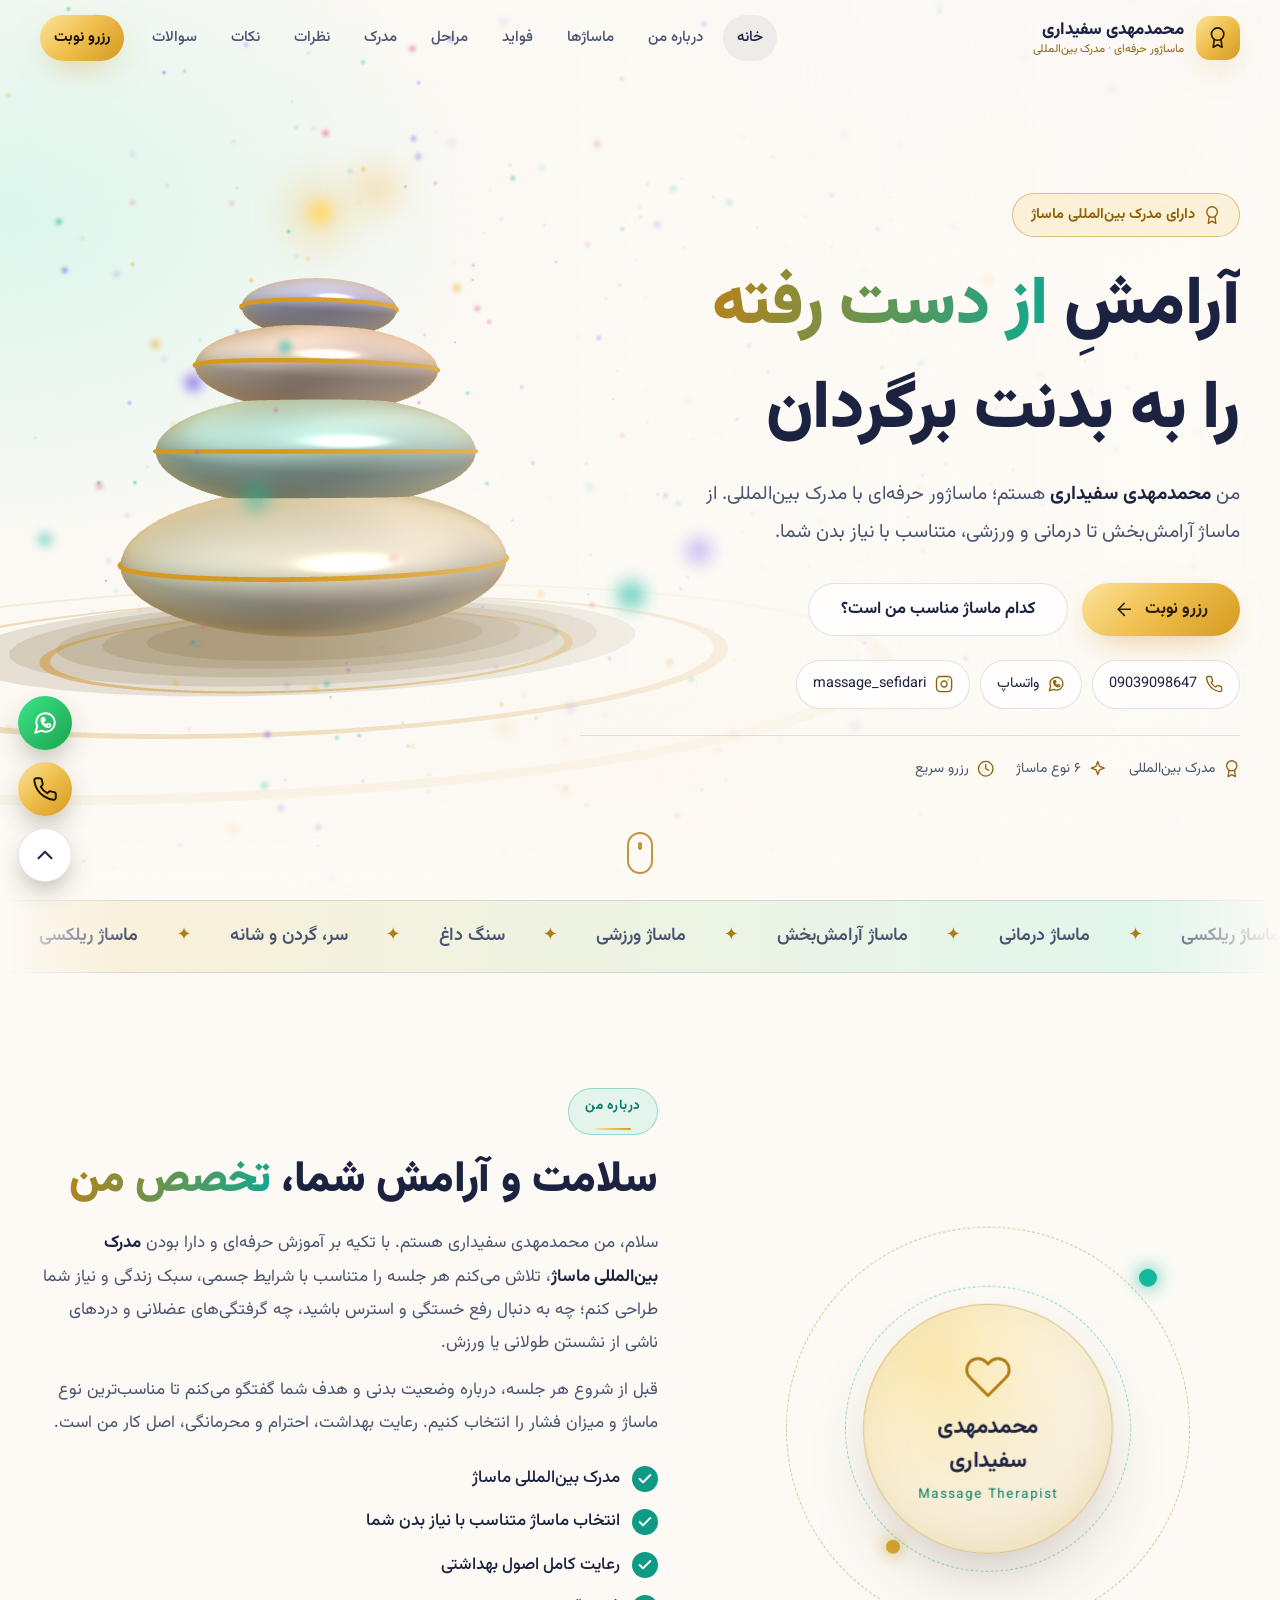
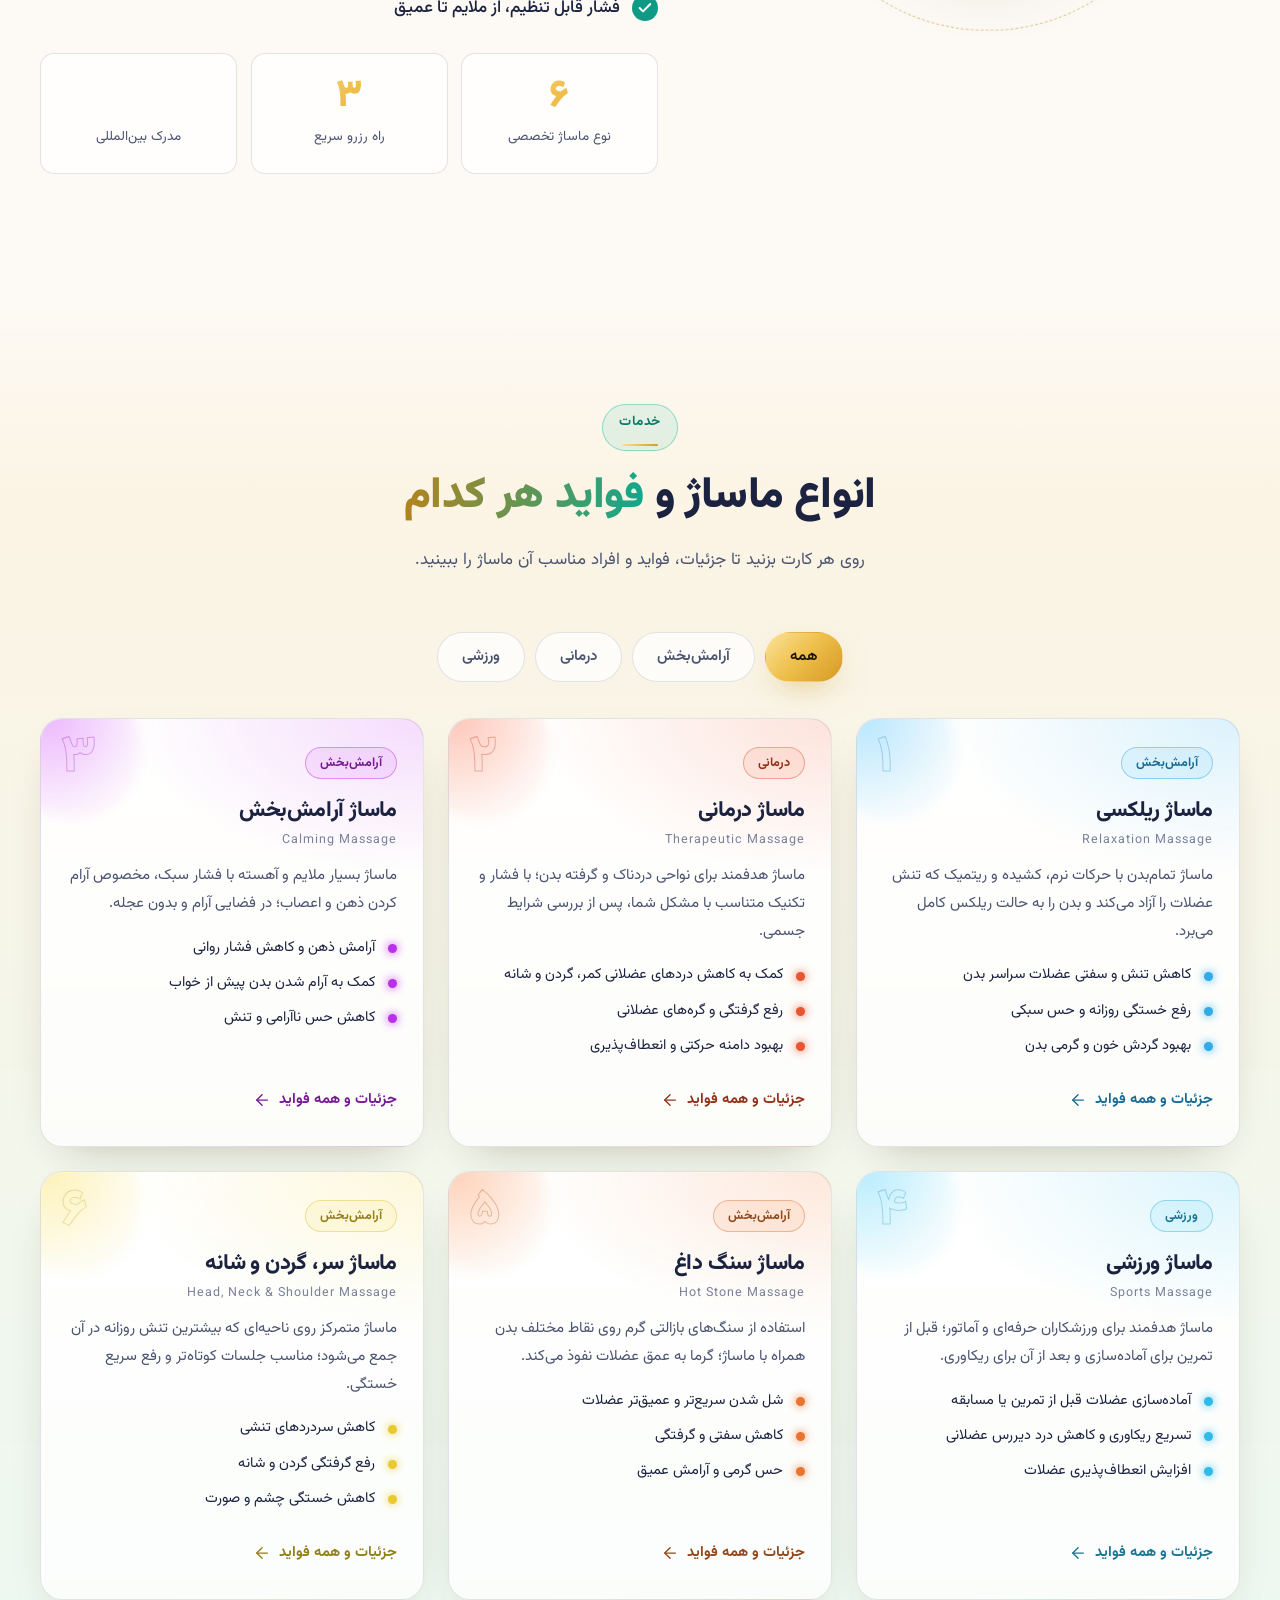
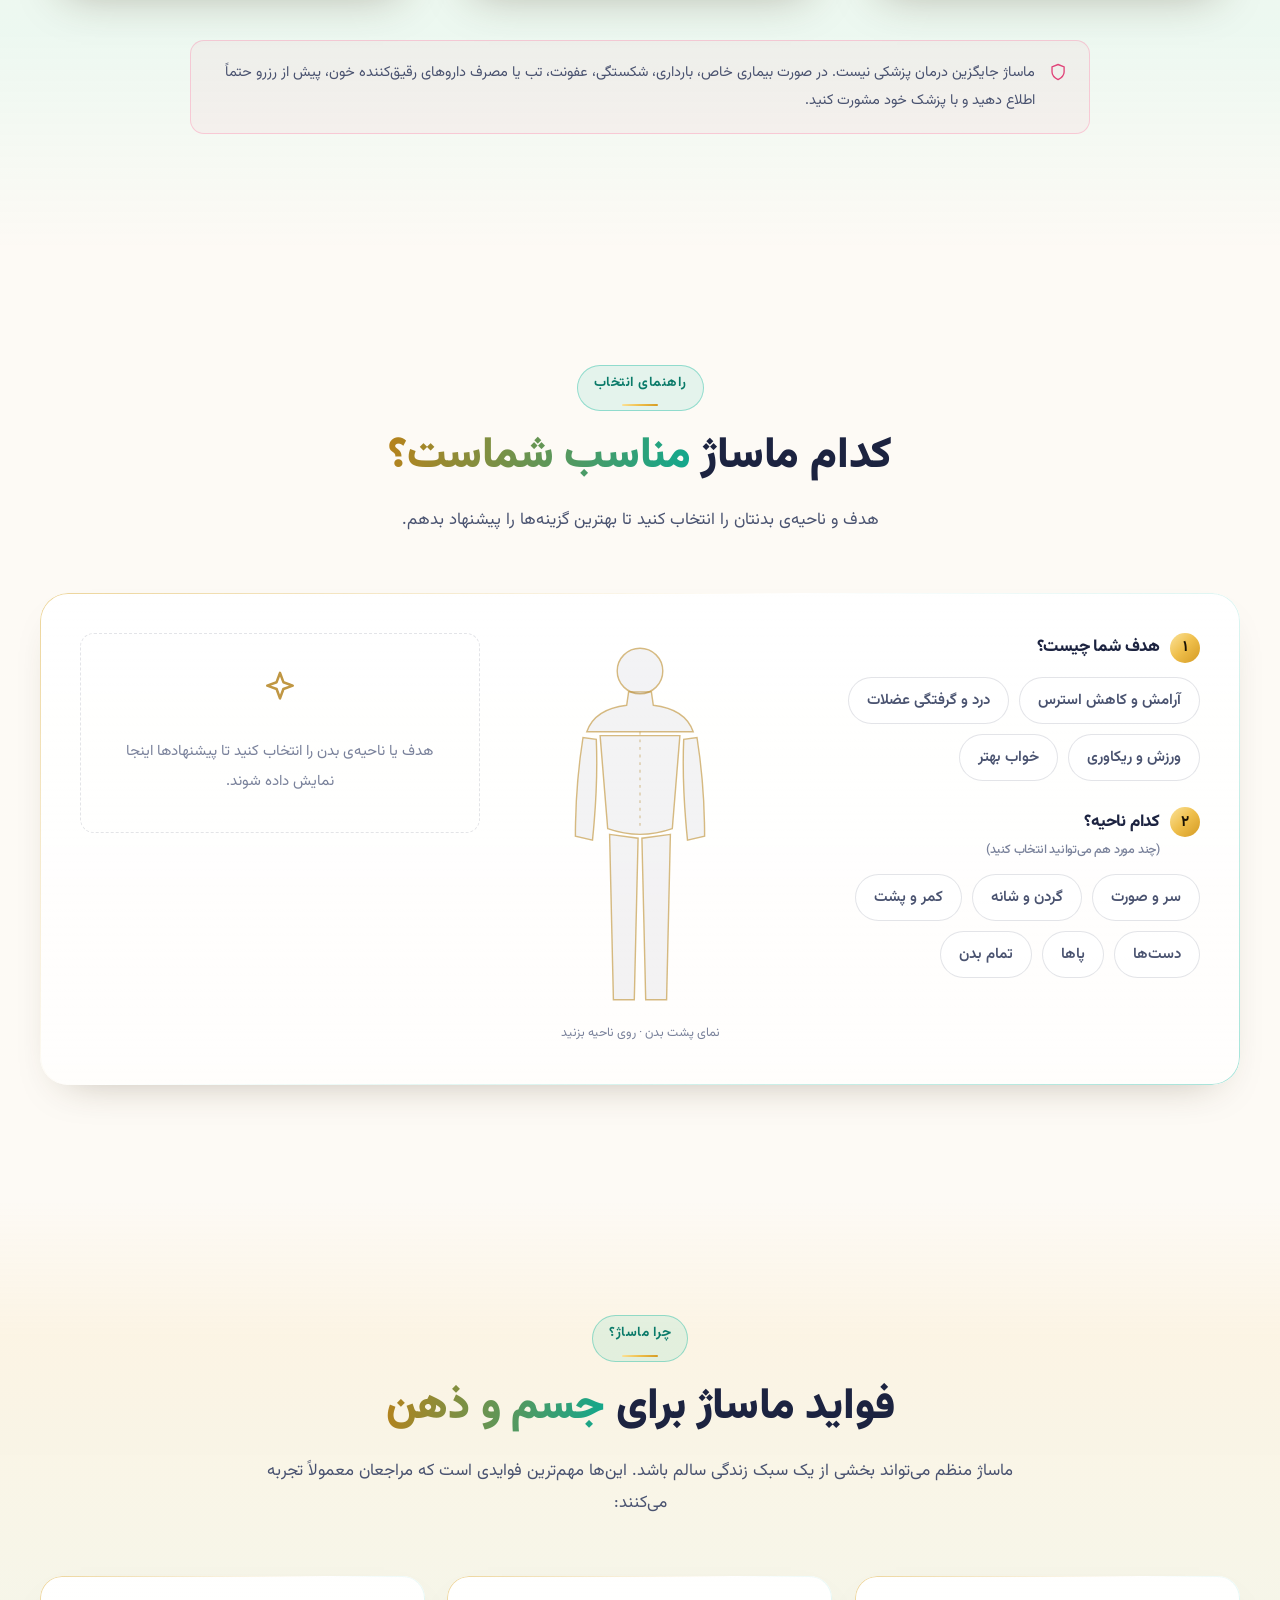
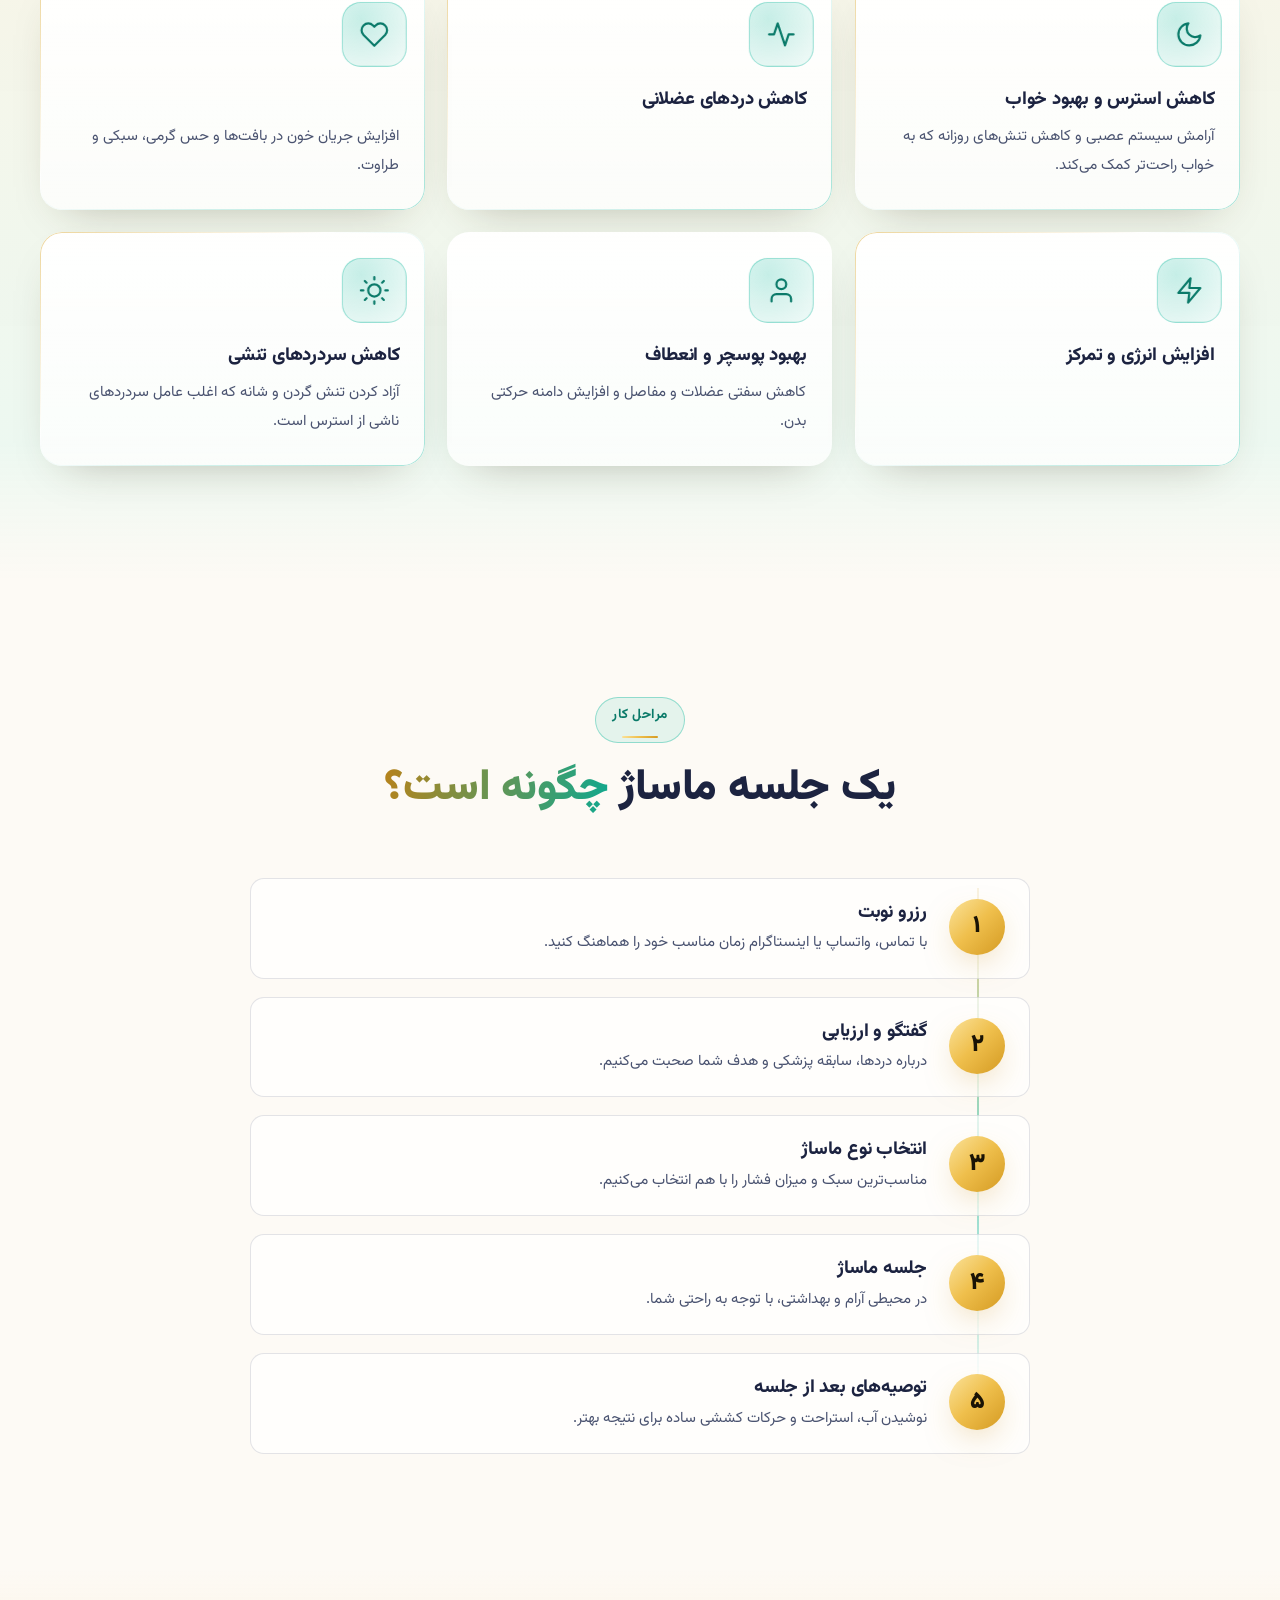
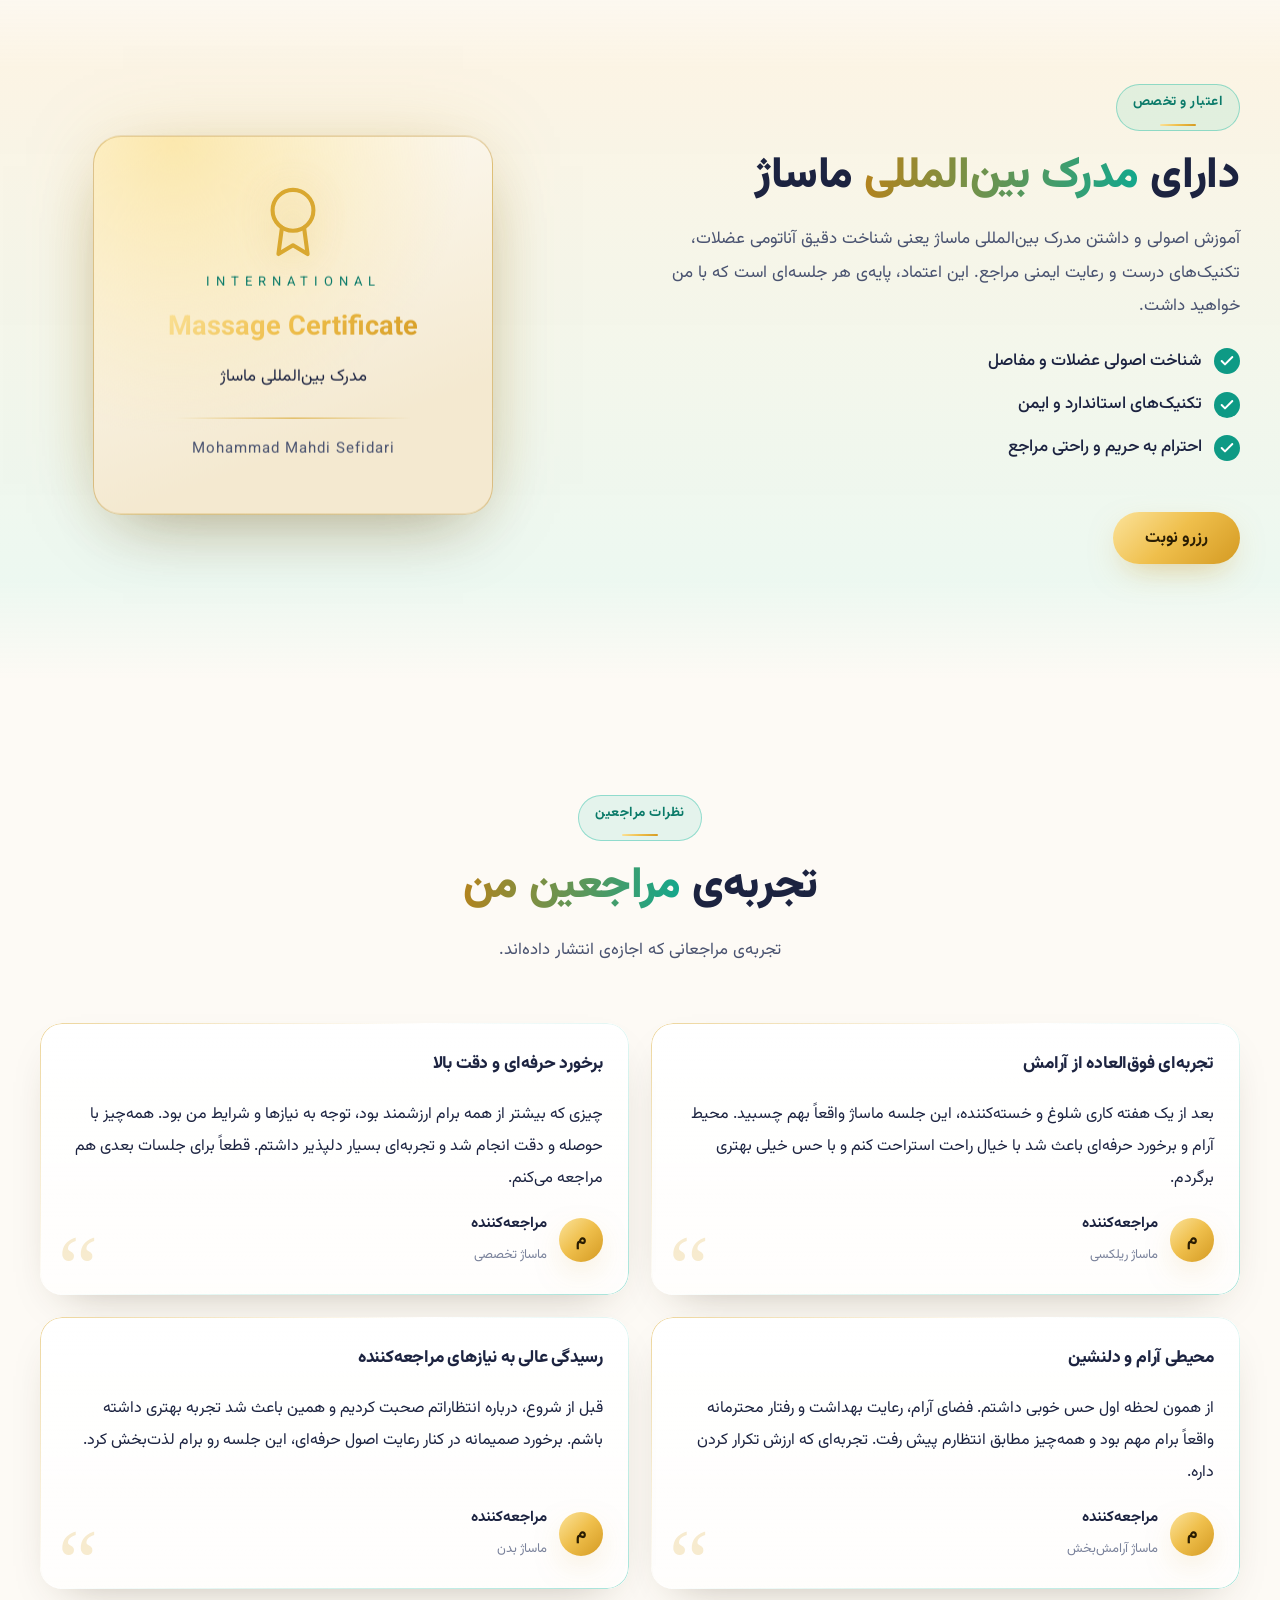
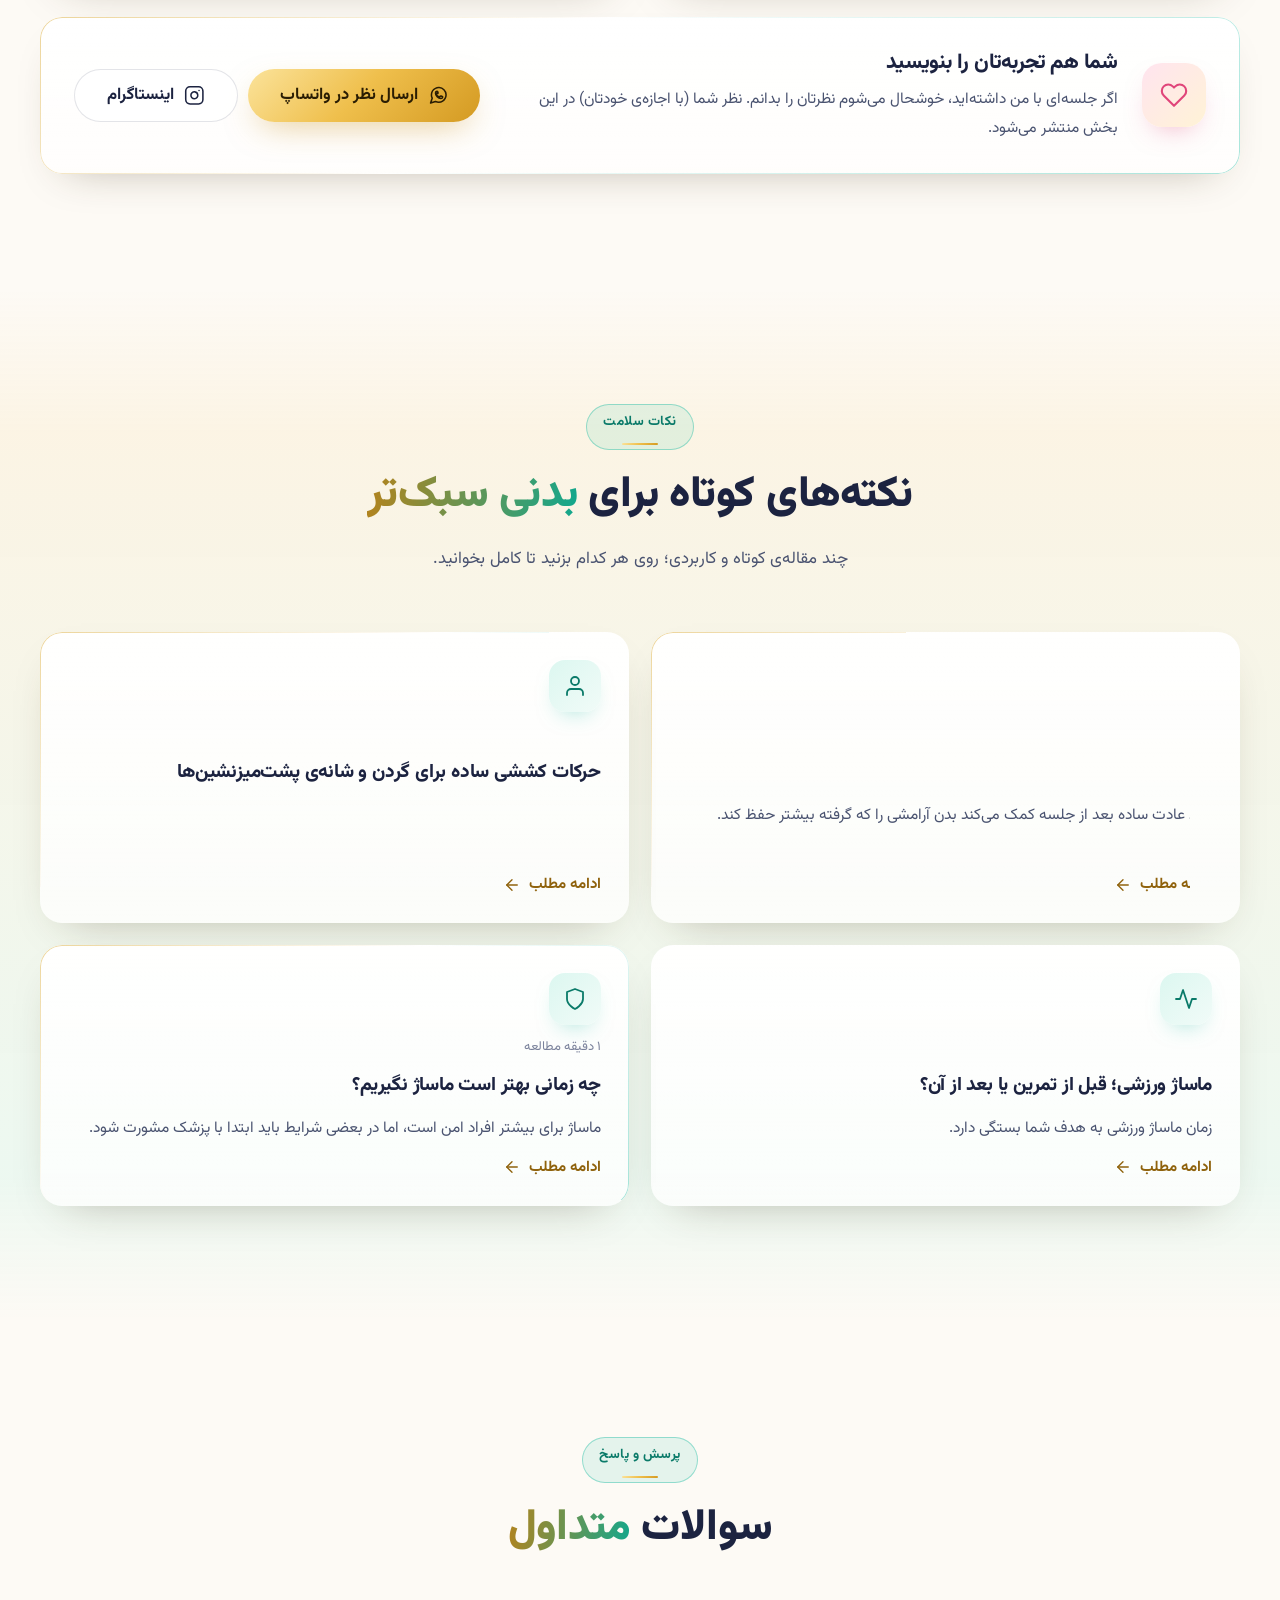
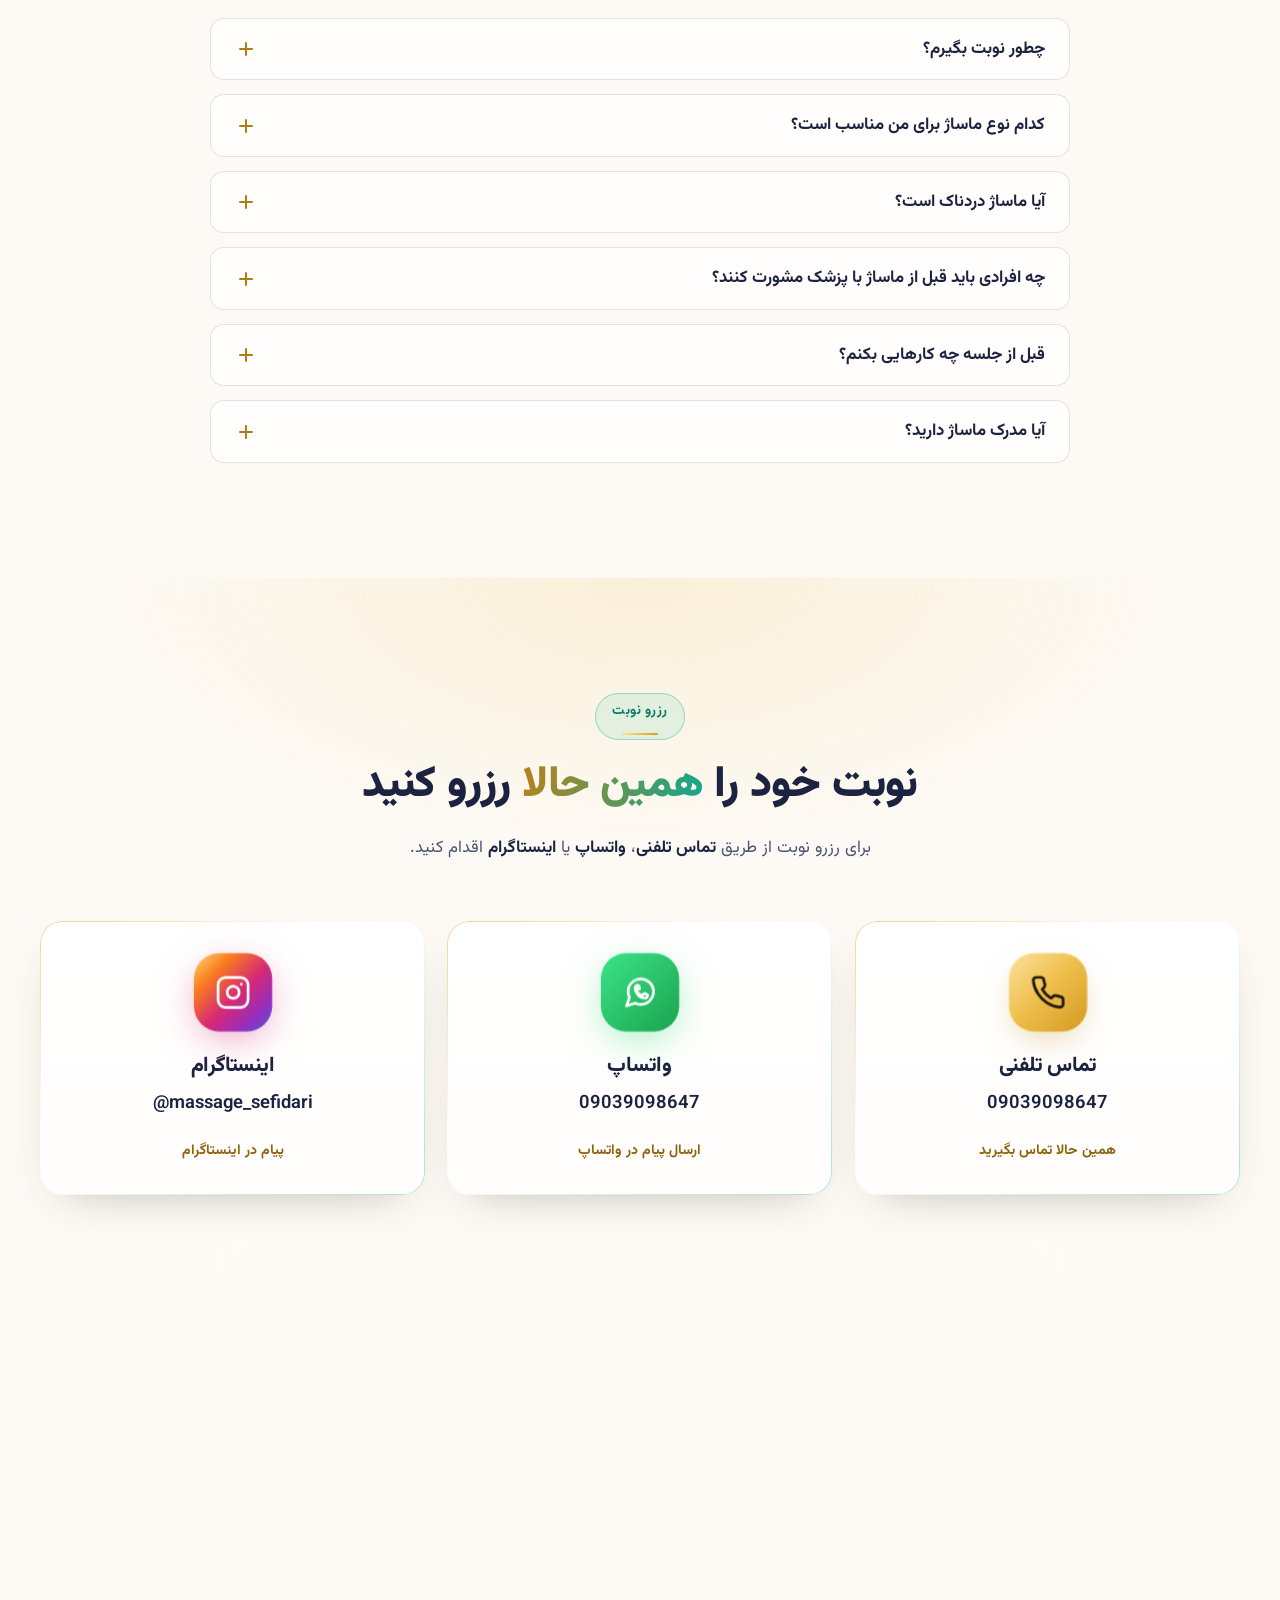
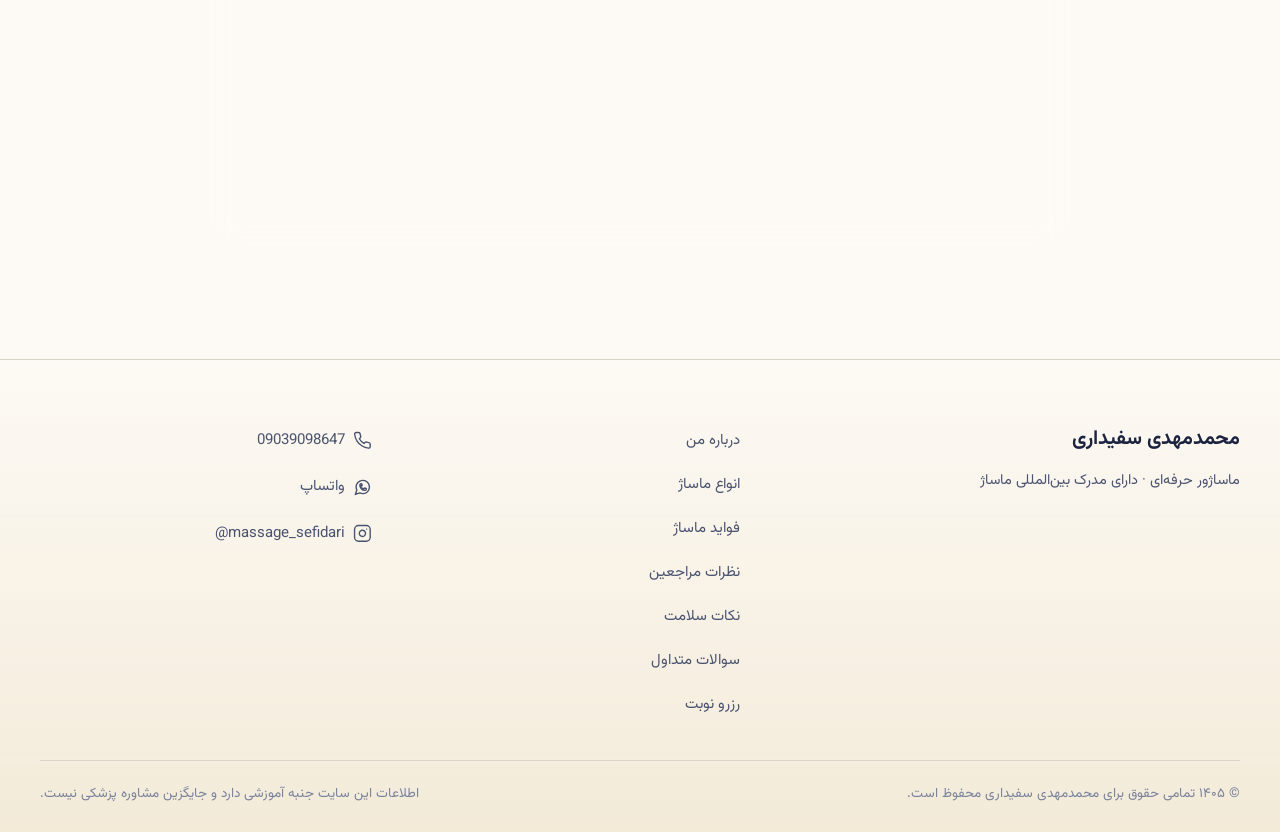
==== index.html @ 5356c3f9 "Add files via upload" ====
<!DOCTYPE html>
<html lang="fa" dir="rtl">
<head>
  <meta charset="UTF-8">
  <meta name="viewport" content="width=device-width, initial-scale=1, viewport-fit=cover">
  <title>محمدمهدی سفیداری | ماساژور حرفه‌ای با مدرک بین‌المللی</title>
  <meta name="description" content="محمدمهدی سفیداری، ماساژور حرفه‌ای دارای مدرک بین‌المللی ماساژ. ماساژ ریلکسی، درمانی، آرامش‌بخش، ورزشی و سنگ داغ. رزرو نوبت از طریق تماس تلفنی، واتساپ یا اینستاگرام.">
  <meta name="theme-color" content="#fdfaf5">
  <meta name="color-scheme" content="light">
  <meta name="robots" content="index, follow, max-image-preview:large">
  <meta name="author" content="محمدمهدی سفیداری">
  <link rel="canonical" href="https://YOUR-DOMAIN.ir/">
  <link rel="manifest" href="site.webmanifest">
  <link rel="apple-touch-icon" href="assets/img/icon-192.png">
  <meta property="og:title" content="محمدمهدی سفیداری | ماساژور حرفه‌ای">
  <meta property="og:description" content="انواع ماساژ تخصصی با مدرک بین‌المللی. رزرو نوبت: تماس، واتساپ یا اینستاگرام.">
  <meta property="og:type" content="website">
  <meta property="og:url" content="https://YOUR-DOMAIN.ir/">
  <meta property="og:site_name" content="محمدمهدی سفیداری">
  <meta property="og:image" content="https://YOUR-DOMAIN.ir/assets/img/og.png">
  <meta property="og:image:width" content="1200">
  <meta property="og:image:height" content="630">
  <meta name="twitter:card" content="summary_large_image">
  <meta name="twitter:title" content="محمدمهدی سفیداری | ماساژور حرفه‌ای">
  <meta name="twitter:image" content="https://YOUR-DOMAIN.ir/assets/img/og.png">
  <meta property="og:locale" content="fa_IR">
  <link rel="icon" href="data:image/svg+xml,%3Csvg xmlns='http://www.w3.org/2000/svg' viewBox='0 0 64 64'%3E%3Crect width='64' height='64' rx='16' fill='%23fffaf0'/%3E%3Cellipse cx='32' cy='44' rx='20' ry='7' fill='%23e6c36a'/%3E%3Cellipse cx='32' cy='32' rx='14' ry='6' fill='%23f7e3a1'/%3E%3Cellipse cx='32' cy='21' rx='8' ry='4.5' fill='%232ee6c5'/%3E%3C/svg%3E">

  <script type="application/ld+json">
{
  "@context": "https://schema.org",
  "@graph": [
    {
      "@type": "WebSite",
      "@id": "https://YOUR-DOMAIN.ir/#website",
      "url": "https://YOUR-DOMAIN.ir/",
      "name": "محمدمهدی سفیداری | ماساژور حرفه‌ای",
      "inLanguage": "fa-IR"
    },
    {
      "@type": "Person",
      "@id": "https://YOUR-DOMAIN.ir/#person",
      "name": "محمدمهدی سفیداری",
      "alternateName": "Mohammad Mahdi Sefidari",
      "jobTitle": "ماساژور حرفه‌ای",
      "telephone": "+989039098647",
      "sameAs": [
        "https://instagram.com/massage_sefidari"
      ],
      "hasCredential": {
        "@type": "EducationalOccupationalCredential",
        "name": "مدرک بین‌المللی ماساژ",
        "credentialCategory": "certificate"
      }
    },
    {
      "@type": "HealthAndBeautyBusiness",
      "@id": "https://YOUR-DOMAIN.ir/#business",
      "name": "محمدمهدی سفیداری - ماساژور حرفه‌ای",
      "url": "https://YOUR-DOMAIN.ir/",
      "description": "ماساژور حرفه‌ای دارای مدرک بین‌المللی ماساژ. ماساژ ریلکسی، درمانی، آرامش‌بخش، ورزشی، سنگ داغ و سر، گردن و شانه.",
      "telephone": "+989039098647",
      "image": "https://YOUR-DOMAIN.ir/assets/img/og.png",
      "founder": {
        "@id": "https://YOUR-DOMAIN.ir/#person"
      },
      "sameAs": [
        "https://instagram.com/massage_sefidari"
      ],
      "availableLanguage": "fa",
      "hasOfferCatalog": {
        "@type": "OfferCatalog",
        "name": "انواع ماساژ",
        "itemListElement": [
          {
            "@type": "Offer",
            "itemOffered": {
              "@type": "Service",
              "name": "ماساژ ریلکسی"
            }
          },
          {
            "@type": "Offer",
            "itemOffered": {
              "@type": "Service",
              "name": "ماساژ درمانی"
            }
          },
          {
            "@type": "Offer",
            "itemOffered": {
              "@type": "Service",
              "name": "ماساژ آرامش‌بخش"
            }
          },
          {
            "@type": "Offer",
            "itemOffered": {
              "@type": "Service",
              "name": "ماساژ ورزشی"
            }
          },
          {
            "@type": "Offer",
            "itemOffered": {
              "@type": "Service",
              "name": "ماساژ سنگ داغ"
            }
          },
          {
            "@type": "Offer",
            "itemOffered": {
              "@type": "Service",
              "name": "ماساژ سر، گردن و شانه"
            }
          }
        ]
      }
    },
    {
      "@type": "FAQPage",
      "mainEntity": [
        {
          "@type": "Question",
          "name": "چطور نوبت بگیرم؟",
          "acceptedAnswer": {
            "@type": "Answer",
            "text": "برای رزرو نوبت می‌توانید تماس تلفنی بگیرید، در واتساپ پیام بدهید یا از طریق اینستاگرام (massage_sefidari) پیام بفرستید. همچنین فرم بخش رزرو، پیام آماده را برای شما در واتساپ باز می‌کند."
          }
        },
        {
          "@type": "Question",
          "name": "کدام نوع ماساژ برای من مناسب است؟",
          "acceptedAnswer": {
            "@type": "Answer",
            "text": "بستگی به هدف شما دارد: آرامش و کاهش استرس، رفع دردهای عضلانی، آمادگی ورزشی یا ریکاوری. از بخش «کدام ماساژ مناسب شماست؟» استفاده کنید یا هنگام رزرو شرایطتان را بگویید تا بهترین گزینه را پیشنهاد دهم."
          }
        },
        {
          "@type": "Question",
          "name": "آیا ماساژ دردناک است؟",
          "acceptedAnswer": {
            "@type": "Answer",
            "text": "میزان فشار کاملاً قابل تنظیم است. در ماساژ درمانی ممکن است فشار قوی‌تر احساس شود، اما همیشه می‌توانید بخواهید ملایم‌تر یا قوی‌تر شود."
          }
        },
        {
          "@type": "Question",
          "name": "چه افرادی باید قبل از ماساژ با پزشک مشورت کنند؟",
          "acceptedAnswer": {
            "@type": "Answer",
            "text": "افراد دارای تب یا عفونت، شکستگی یا آسیب حاد، زخم باز، مشکلات قلبی و عروقی، سابقه لخته خون، مصرف داروهای رقیق‌کننده خون یا بارداری، حتماً باید پیش از رزرو با پزشک مشورت کنند و مرا مطلع سازند."
          }
        },
        {
          "@type": "Question",
          "name": "قبل از جلسه چه کارهایی بکنم؟",
          "acceptedAnswer": {
            "@type": "Answer",
            "text": "از خوردن غذای سنگین درست قبل از جلسه خودداری کنید، لباس راحت بپوشید و اگر حساسیت پوستی یا مشکل جسمی خاصی دارید از قبل اطلاع دهید. بعد از جلسه هم آب بیشتری بنوشید."
          }
        },
        {
          "@type": "Question",
          "name": "آیا مدرک ماساژ دارید؟",
          "acceptedAnswer": {
            "@type": "Answer",
            "text": "بله، دارای مدرک بین‌المللی ماساژ هستم و تمام جلسات را با رعایت اصول حرفه‌ای و بهداشتی انجام می‌دهم."
          }
        }
      ]
    }
  ]
}
  </script>

  <link rel="preconnect" href="https://fonts.googleapis.com">
  <link rel="preconnect" href="https://fonts.gstatic.com" crossorigin>
  <link rel="preload" as="style" href="https://fonts.googleapis.com/css2?family=Vazirmatn:wght@400;500;700;800;900&display=swap">
  <link rel="stylesheet" href="https://fonts.googleapis.com/css2?family=Vazirmatn:wght@400;500;700;800;900&display=swap" media="print" onload="this.media='all'">
  <noscript><link rel="stylesheet" href="https://fonts.googleapis.com/css2?family=Vazirmatn:wght@400;500;700;800;900&display=swap"></noscript>

  <link rel="stylesheet" href="css/base.css">
  <link rel="stylesheet" href="css/layout.css">
  <link rel="stylesheet" href="css/components.css">
  <link rel="stylesheet" href="css/finder.css">
  <link rel="stylesheet" href="css/animations.css">
  <link rel="stylesheet" href="css/sections.css">
  <link rel="stylesheet" href="css/responsive.css">
  <noscript><style>.reveal,.reveal-left,.reveal-right{opacity:1!important;translate:none!important}.loader{display:none!important}.hero__title .line>span{transform:none!important}</style></noscript>
</head>
<body>

<!-- ============ SVG ICON SPRITE ============ -->
<svg width="0" height="0" style="position:absolute" aria-hidden="true" focusable="false">
  <defs>
    <symbol id="i-phone" viewBox="0 0 24 24"><path d="M22 16.92v3a2 2 0 0 1-2.18 2 19.79 19.79 0 0 1-8.63-3.07 19.5 19.5 0 0 1-6-6 19.79 19.79 0 0 1-3.07-8.67A2 2 0 0 1 4.11 2h3a2 2 0 0 1 2 1.72 12.84 12.84 0 0 0 .7 2.81 2 2 0 0 1-.45 2.11L8.09 9.91a16 16 0 0 0 6 6l1.27-1.27a2 2 0 0 1 2.11-.45 12.84 12.84 0 0 0 2.81.7A2 2 0 0 1 22 16.92z"/></symbol>
    <symbol id="i-whatsapp" viewBox="0 0 24 24"><path d="M21 11.5a8.38 8.38 0 0 1-.9 3.8 8.5 8.5 0 0 1-7.6 4.7 8.38 8.38 0 0 1-3.8-.9L3 21l1.9-5.7a8.38 8.38 0 0 1-.9-3.8 8.5 8.5 0 0 1 4.7-7.6 8.38 8.38 0 0 1 3.8-.9h.5a8.48 8.48 0 0 1 8 8v.5z"/><path d="M9 9.2c.2 1.7 1.9 3.9 4.3 4.9l1.1-1.1a.8.8 0 0 1 .8-.2l1.4.5a.8.8 0 0 1 .5.8c-.2 1-1 1.7-2 1.7-3.4 0-6.4-3.4-6.4-6.6 0-1 .7-1.8 1.7-2a.8.8 0 0 1 .8.5l.5 1.4a.8.8 0 0 1-.2.8z"/></symbol>
    <symbol id="i-instagram" viewBox="0 0 24 24"><rect x="2" y="2" width="20" height="20" rx="5" ry="5"/><path d="M16 11.37A4 4 0 1 1 12.63 8 4 4 0 0 1 16 11.37z"/><line x1="17.5" y1="6.5" x2="17.51" y2="6.5"/></symbol>
    <symbol id="i-award" viewBox="0 0 24 24"><circle cx="12" cy="8" r="7"/><polyline points="8.21 13.89 7 23 12 20 17 23 15.79 13.88"/></symbol>
    <symbol id="i-check" viewBox="0 0 24 24"><polyline points="20 6 9 17 4 12"/></symbol>
    <symbol id="i-menu" viewBox="0 0 24 24"><line x1="3" y1="7" x2="21" y2="7"/><line x1="3" y1="12" x2="21" y2="12"/><line x1="3" y1="17" x2="21" y2="17"/></symbol>
    <symbol id="i-close" viewBox="0 0 24 24"><line x1="18" y1="6" x2="6" y2="18"/><line x1="6" y1="6" x2="18" y2="18"/></symbol>
    <symbol id="i-arrow" viewBox="0 0 24 24"><line x1="19" y1="12" x2="5" y2="12"/><polyline points="12 19 5 12 12 5"/></symbol>
    <symbol id="i-up" viewBox="0 0 24 24"><polyline points="18 15 12 9 6 15"/></symbol>
    <symbol id="i-heart" viewBox="0 0 24 24"><path d="M20.84 4.61a5.5 5.5 0 0 0-7.78 0L12 5.67l-1.06-1.06a5.5 5.5 0 0 0-7.78 7.78l1.06 1.06L12 21.23l7.78-7.78 1.06-1.06a5.5 5.5 0 0 0 0-7.78z"/></symbol>
    <symbol id="i-moon" viewBox="0 0 24 24"><path d="M21 12.79A9 9 0 1 1 11.21 3 7 7 0 0 0 21 12.79z"/></symbol>
    <symbol id="i-zap" viewBox="0 0 24 24"><polygon points="13 2 3 14 12 14 11 22 21 10 12 10 13 2"/></symbol>
    <symbol id="i-activity" viewBox="0 0 24 24"><polyline points="22 12 18 12 15 21 9 3 6 12 2 12"/></symbol>
    <symbol id="i-sun" viewBox="0 0 24 24"><circle cx="12" cy="12" r="5"/><line x1="12" y1="1" x2="12" y2="3"/><line x1="12" y1="21" x2="12" y2="23"/><line x1="4.22" y1="4.22" x2="5.64" y2="5.64"/><line x1="18.36" y1="18.36" x2="19.78" y2="19.78"/><line x1="1" y1="12" x2="3" y2="12"/><line x1="21" y1="12" x2="23" y2="12"/><line x1="4.22" y1="19.78" x2="5.64" y2="18.36"/><line x1="18.36" y1="5.64" x2="19.78" y2="4.22"/></symbol>
    <symbol id="i-shield" viewBox="0 0 24 24"><path d="M12 22s8-4 8-10V5l-8-3-8 3v7c0 6 8 10 8 10z"/></symbol>
    <symbol id="i-user" viewBox="0 0 24 24"><path d="M20 21v-2a4 4 0 0 0-4-4H8a4 4 0 0 0-4 4v2"/><circle cx="12" cy="7" r="4"/></symbol>
    <symbol id="i-send" viewBox="0 0 24 24"><line x1="22" y1="2" x2="11" y2="13"/><polygon points="22 2 15 22 11 13 2 9 22 2"/></symbol>
    <symbol id="i-sparkle" viewBox="0 0 24 24"><path d="M12 2l2.4 6.6L21 11l-6.6 2.4L12 20l-2.4-6.6L3 11l6.6-2.4z"/></symbol>
    <symbol id="i-pin" viewBox="0 0 24 24"><path d="M21 10c0 7-9 13-9 13s-9-6-9-13a9 9 0 0 1 18 0z"/><circle cx="12" cy="10" r="3"/></symbol>
    <symbol id="i-clock" viewBox="0 0 24 24"><circle cx="12" cy="12" r="10"/><polyline points="12 6 12 12 16 14"/></symbol>
  </defs>
</svg>

<!-- ============ BACKGROUND ============ -->
<div class="bg-layer" aria-hidden="true"></div>

<!-- ============ LOADER ============ -->
<div class="loader" id="loader" aria-hidden="true">
  <div class="loader__stones"><span></span><span></span><span></span></div>
  <p class="loader__text">در حال آماده‌سازی آرامش شما…</p>
</div>

<div class="cursor-glow" id="cursorGlow" aria-hidden="true"></div>
<div class="scroll-progress" id="scrollProgress" aria-hidden="true"></div>

<!-- ============ HEADER ============ -->
<header class="header" id="header">
  <div class="container header__inner">
    <a href="#home" class="brand" aria-label="صفحه اصلی">
      <span class="brand__mark"><svg viewBox="0 0 24 24" class="icon"><use href="#i-award"/></svg></span>
      <span class="brand__text">
        <strong>محمدمهدی سفیداری</strong>
        <small>ماساژور حرفه‌ای · مدرک بین‌المللی</small>
      </span>
    </a>

    <nav class="nav" id="nav" aria-label="منوی اصلی">
      <a href="#home" class="nav__link is-active">خانه</a>
      <a href="#about">درباره من</a>
      <a href="#services">ماساژها</a>
      <a href="#benefits">فواید</a>
      <a href="#process">مراحل</a>
      <a href="#certificate">مدرک</a>
      <a href="#reviews">نظرات</a>
      <a href="#tips">نکات</a>
      <a href="#faq">سوالات</a>
      <a href="#booking" class="nav__cta">رزرو نوبت</a>
    </nav>

    <button class="burger" id="burger" type="button" aria-label="باز کردن منو" aria-expanded="false" aria-controls="nav">
      <svg viewBox="0 0 24 24" class="icon"><use href="#i-menu"/></svg>
    </button>
  </div>
</header>

<main>

<!-- ============ HERO ============ -->
<section class="hero" id="home">
  <canvas id="heroCanvas" class="hero__canvas" aria-hidden="true"></canvas>
  <div class="hero__veil" aria-hidden="true"></div>

  <div class="container hero__inner">
    <div class="hero__content">
      <span class="badge reveal">
        <svg viewBox="0 0 24 24" class="icon"><use href="#i-award"/></svg>
        دارای مدرک بین‌المللی ماساژ
      </span>

      <h1 class="hero__title">
        <span class="line"><span>آرامشِ <b class="gradient-text">از دست رفته</b></span></span>
        <span class="line"><span>را به بدنت برگردان</span></span>
      </h1>

      <p class="hero__lead reveal" style="--d:.2s">
        من <strong>محمدمهدی سفیداری</strong> هستم؛ ماساژور حرفه‌ای با مدرک بین‌المللی.
        از ماساژ آرامش‌بخش تا درمانی و ورزشی، متناسب با نیاز بدن شما.
      </p>

      <div class="hero__actions reveal" style="--d:.3s">
        <a href="#booking" class="btn btn--gold">
          رزرو نوبت
          <svg viewBox="0 0 24 24" class="icon"><use href="#i-arrow"/></svg>
        </a>
        <a href="#finder" class="btn btn--ghost">کدام ماساژ مناسب من است؟</a>
      </div>

      <ul class="hero__contacts reveal" style="--d:.4s">
        <li><a href="tel:09039098647" class="chip"><svg viewBox="0 0 24 24" class="icon"><use href="#i-phone"/></svg><span class="ltr">09039098647</span></a></li>
        <li><a href="https://wa.me/989039098647" target="_blank" rel="noopener" class="chip"><svg viewBox="0 0 24 24" class="icon"><use href="#i-whatsapp"/></svg>واتساپ</a></li>
        <li><a href="https://instagram.com/massage_sefidari" target="_blank" rel="noopener" class="chip"><svg viewBox="0 0 24 24" class="icon"><use href="#i-instagram"/></svg><span class="ltr">massage_sefidari</span></a></li>
      </ul>

      <ul class="hero__trust reveal" style="--d:.5s">
        <li><svg viewBox="0 0 24 24" class="icon"><use href="#i-award"/></svg>مدرک بین‌المللی</li>
        <li><svg viewBox="0 0 24 24" class="icon"><use href="#i-sparkle"/></svg>۶ نوع ماساژ</li>
        <li><svg viewBox="0 0 24 24" class="icon"><use href="#i-clock"/></svg>رزرو سریع</li>
      </ul>
    </div>
  </div>

  <a href="#about" class="scroll-hint" aria-label="پایین‌تر بروید"><span class="scroll-hint__mouse"><i></i></span></a>
</section>

<!-- ============ MARQUEE ============ -->
<div class="marquee" aria-hidden="true">
  <div class="marquee__track">
    <span>ماساژ ریلکسی</span><span>✦</span><span>ماساژ درمانی</span><span>✦</span><span>ماساژ آرامش‌بخش</span><span>✦</span><span>ماساژ ورزشی</span><span>✦</span><span>سنگ داغ</span><span>✦</span><span>سر، گردن و شانه</span><span>✦</span>
    <span>ماساژ ریلکسی</span><span>✦</span><span>ماساژ درمانی</span><span>✦</span><span>ماساژ آرامش‌بخش</span><span>✦</span><span>ماساژ ورزشی</span><span>✦</span><span>سنگ داغ</span><span>✦</span><span>سر، گردن و شانه</span><span>✦</span>
  </div>
</div>

<!-- ============ ABOUT ============ -->
<section class="section" id="about">
  <div class="container about">
    <div class="about__visual reveal-left" data-parallax="26">
      <div class="orbit-card" data-tilt>
        <div class="orbit-card__ring orbit-card__ring--1"></div>
        <div class="orbit-card__ring orbit-card__ring--2"></div>
        <div class="orbit-card__core">
          <img class="orbit-card__photo" src="assets/img/profile.jpg" alt="محمدمهدی سفیداری" loading="lazy" onerror="this.remove()">
          <svg viewBox="0 0 24 24" class="icon icon--xl"><use href="#i-heart"/></svg>
          <strong>محمدمهدی<br>سفیداری</strong>
          <span>Massage Therapist</span>
        </div>
      </div>
    </div>

    <div class="about__text">
      <span class="eyebrow reveal">درباره من</span>
      <h2 class="section__title reveal">سلامت و آرامش شما، <span class="gradient-text">تخصص من</span></h2>
      <p class="reveal">
        سلام، من محمدمهدی سفیداری هستم. با تکیه بر آموزش حرفه‌ای و دارا بودن
        <strong>مدرک بین‌المللی ماساژ</strong>، تلاش می‌کنم هر جلسه را متناسب با شرایط جسمی،
        سبک زندگی و نیاز شما طراحی کنم؛ چه به دنبال رفع خستگی و استرس باشید، چه گرفتگی‌های عضلانی و دردهای ناشی از نشستن طولانی یا ورزش.
      </p>
      <p class="reveal">
        قبل از شروع هر جلسه، درباره وضعیت بدنی و هدف شما گفتگو می‌کنم تا مناسب‌ترین نوع ماساژ و میزان فشار را انتخاب کنیم.
        رعایت بهداشت، احترام و محرمانگی، اصل کار من است.
      </p>

      <ul class="checklist reveal">
        <li><svg viewBox="0 0 24 24" class="icon"><use href="#i-check"/></svg>مدرک بین‌المللی ماساژ</li>
        <li><svg viewBox="0 0 24 24" class="icon"><use href="#i-check"/></svg>انتخاب ماساژ متناسب با نیاز بدن شما</li>
        <li><svg viewBox="0 0 24 24" class="icon"><use href="#i-check"/></svg>رعایت کامل اصول بهداشتی</li>
        <li><svg viewBox="0 0 24 24" class="icon"><use href="#i-check"/></svg>فشار قابل تنظیم، از ملایم تا عمیق</li>
      </ul>

      <div class="stats">
        <div class="stat reveal" data-tilt><b data-count="6">0</b><span>نوع ماساژ تخصصی</span></div>
        <div class="stat reveal" style="--d:.1s" data-tilt><b data-count="3">0</b><span>راه رزرو سریع</span></div>
        <div class="stat reveal" style="--d:.2s" data-tilt><b data-count="1">0</b><span>مدرک بین‌المللی</span></div>
      </div>
    </div>
  </div>
</section>

<!-- ============ SERVICES ============ -->
<section class="section section--alt" id="services">
  <div class="container">
    <header class="section__head">
      <span class="eyebrow reveal">خدمات</span>
      <h2 class="section__title reveal">انواع ماساژ و <span class="gradient-text">فواید هر کدام</span></h2>
      <p class="section__lead reveal">
        روی هر کارت بزنید تا جزئیات، فواید و افراد مناسب آن ماساژ را ببینید.
      </p>
    </header>

    <div class="filters reveal" id="filters" role="tablist" aria-label="دسته‌بندی ماساژها">
      <button class="filter is-active" type="button" data-filter="all" role="tab" aria-selected="true">همه</button>
      <button class="filter" type="button" data-filter="relax" role="tab" aria-selected="false">آرامش‌بخش</button>
      <button class="filter" type="button" data-filter="therapy" role="tab" aria-selected="false">درمانی</button>
      <button class="filter" type="button" data-filter="sport" role="tab" aria-selected="false">ورزشی</button>
    </div>

    <div class="grid" id="massageGrid"></div>
    <div class="dots" id="gridDots" aria-hidden="true"></div>

    <p class="notice reveal">
      <svg viewBox="0 0 24 24" class="icon"><use href="#i-shield"/></svg>
      ماساژ جایگزین درمان پزشکی نیست. در صورت بیماری خاص، بارداری، شکستگی، عفونت، تب یا مصرف داروهای رقیق‌کننده خون، پیش از رزرو حتماً اطلاع دهید و با پزشک خود مشورت کنید.
    </p>
  </div>
</section>

<!-- ============ FINDER ============ -->
<section class="section" id="finder">
  <div class="container">
    <header class="section__head">
      <span class="eyebrow reveal">راهنمای انتخاب</span>
      <h2 class="section__title reveal">کدام ماساژ <span class="gradient-text">مناسب شماست؟</span></h2>
      <p class="section__lead reveal">هدف و ناحیه‌ی بدنتان را انتخاب کنید تا بهترین گزینه‌ها را پیشنهاد بدهم.</p>
    </header>

    <div class="finder glass reveal">
      <div class="finder__controls">
        <h3 class="finder__step"><b>۱</b> هدف شما چیست؟</h3>
        <div class="chips" id="finderGoals" role="radiogroup" aria-label="هدف شما"></div>

        <h3 class="finder__step"><b>۲</b> کدام ناحیه؟ <small>(چند مورد هم می‌توانید انتخاب کنید)</small></h3>
        <div class="chips" id="finderAreas" role="group" aria-label="ناحیه بدن"></div>
      </div>

      <div class="finder__body">
        <svg id="bodyMap" class="bodymap" viewBox="0 0 200 400" role="group" aria-label="نقشه بدن (نمای پشت)">
          <path class="spine" d="M100 104 L100 208"/>
          <circle class="zone" data-zone="head" cx="100" cy="40" r="24" tabindex="0" role="button" aria-label="سر و صورت"/>
          <path class="zone" data-zone="neck" d="M88 62 L112 62 L114 76 Q148 80 156 104 L44 104 Q52 80 86 76 Z" tabindex="0" role="button" aria-label="گردن و شانه"/>
          <path class="zone" data-zone="back" d="M58 108 L142 108 L134 206 Q100 218 66 206 Z" tabindex="0" role="button" aria-label="کمر و پشت"/>
          <path class="zone" data-zone="arms" d="M40 110 Q32 160 32 214 L50 218 Q56 160 54 112 Z" tabindex="0" role="button" aria-label="دست‌ها"/>
          <path class="zone" data-zone="arms" d="M160 110 Q168 160 168 214 L150 218 Q144 160 146 112 Z" tabindex="-1" role="presentation"/>
          <path class="zone" data-zone="legs" d="M68 212 L98 216 L94 386 L72 386 Z" tabindex="0" role="button" aria-label="پاها"/>
          <path class="zone" data-zone="legs" d="M132 212 L102 216 L106 386 L128 386 Z" tabindex="-1" role="presentation"/>
        </svg>
        <span class="finder__hint">نمای پشت بدن · روی ناحیه بزنید</span>
      </div>

      <div class="finder__result" id="finderResult" aria-live="polite"></div>
    </div>
  </div>
</section>

<!-- ============ BENEFITS ============ -->
<section class="section section--alt" id="benefits">
  <div class="container">
    <header class="section__head">
      <span class="eyebrow reveal">چرا ماساژ؟</span>
      <h2 class="section__title reveal">فواید ماساژ برای <span class="gradient-text">جسم و ذهن</span></h2>
      <p class="section__lead reveal">ماساژ منظم می‌تواند بخشی از یک سبک زندگی سالم باشد. این‌ها مهم‌ترین فوایدی است که مراجعان معمولاً تجربه می‌کنند:</p>
    </header>

    <div class="benefits">
      <article class="benefit glass reveal" data-tilt>
        <span class="benefit__icon"><svg viewBox="0 0 24 24" class="icon"><use href="#i-moon"/></svg></span>
        <h3>کاهش استرس و بهبود خواب</h3>
        <p>آرامش سیستم عصبی و کاهش تنش‌های روزانه که به خواب راحت‌تر کمک می‌کند.</p>
      </article>
      <article class="benefit glass reveal" style="--d:.05s" data-tilt>
        <span class="benefit__icon"><svg viewBox="0 0 24 24" class="icon"><use href="#i-activity"/></svg></span>
        <h3>کاهش دردهای عضلانی</h3>
        <p>کمک به رفع گرفتگی و سفتی عضلات کمر، گردن و شانه.</p>
      </article>
      <article class="benefit glass reveal" style="--d:.1s" data-tilt>
        <span class="benefit__icon"><svg viewBox="0 0 24 24" class="icon"><use href="#i-heart"/></svg></span>
        <h3>تقویت گردش خون</h3>
        <p>افزایش جریان خون در بافت‌ها و حس گرمی، سبکی و طراوت.</p>
      </article>
      <article class="benefit glass reveal" style="--d:.15s" data-tilt>
        <span class="benefit__icon"><svg viewBox="0 0 24 24" class="icon"><use href="#i-zap"/></svg></span>
        <h3>افزایش انرژی و تمرکز</h3>
        <p>رفع خستگی ذهنی و جسمی و بازگشت انرژی برای فعالیت‌های روزمره.</p>
      </article>
      <article class="benefit glass reveal" style="--d:.2s" data-tilt>
        <span class="benefit__icon"><svg viewBox="0 0 24 24" class="icon"><use href="#i-user"/></svg></span>
        <h3>بهبود پوسچر و انعطاف</h3>
        <p>کاهش سفتی عضلات و مفاصل و افزایش دامنه حرکتی بدن.</p>
      </article>
      <article class="benefit glass reveal" style="--d:.25s" data-tilt>
        <span class="benefit__icon"><svg viewBox="0 0 24 24" class="icon"><use href="#i-sun"/></svg></span>
        <h3>کاهش سردردهای تنشی</h3>
        <p>آزاد کردن تنش گردن و شانه که اغلب عامل سردردهای ناشی از استرس است.</p>
      </article>
    </div>
  </div>
</section>

<!-- ============ PROCESS ============ -->
<section class="section" id="process">
  <div class="container">
    <header class="section__head">
      <span class="eyebrow reveal">مراحل کار</span>
      <h2 class="section__title reveal">یک جلسه ماساژ <span class="gradient-text">چگونه است؟</span></h2>
    </header>

    <ol class="timeline">
      <li class="timeline__item reveal"><span class="timeline__num">۱</span><div><h3>رزرو نوبت</h3><p>با تماس، واتساپ یا اینستاگرام زمان مناسب خود را هماهنگ کنید.</p></div></li>
      <li class="timeline__item reveal"><span class="timeline__num">۲</span><div><h3>گفتگو و ارزیابی</h3><p>درباره دردها، سابقه پزشکی و هدف شما صحبت می‌کنیم.</p></div></li>
      <li class="timeline__item reveal"><span class="timeline__num">۳</span><div><h3>انتخاب نوع ماساژ</h3><p>مناسب‌ترین سبک و میزان فشار را با هم انتخاب می‌کنیم.</p></div></li>
      <li class="timeline__item reveal"><span class="timeline__num">۴</span><div><h3>جلسه ماساژ</h3><p>در محیطی آرام و بهداشتی، با توجه به راحتی شما.</p></div></li>
      <li class="timeline__item reveal"><span class="timeline__num">۵</span><div><h3>توصیه‌های بعد از جلسه</h3><p>نوشیدن آب، استراحت و حرکات کششی ساده برای نتیجه بهتر.</p></div></li>
    </ol>
  </div>
</section>

<!-- ============ CERTIFICATE ============ -->
<section class="section section--alt" id="certificate">
  <div class="container certificate">
    <div class="certificate__text">
      <span class="eyebrow reveal">اعتبار و تخصص</span>
      <h2 class="section__title reveal">دارای <span class="gradient-text">مدرک بین‌المللی</span> ماساژ</h2>
      <p class="reveal">
        آموزش اصولی و داشتن مدرک بین‌المللی ماساژ یعنی شناخت دقیق آناتومی عضلات، تکنیک‌های درست و رعایت ایمنی مراجع.
        این اعتماد، پایه‌ی هر جلسه‌ای است که با من خواهید داشت.
      </p>
      <ul class="checklist reveal">
        <li><svg viewBox="0 0 24 24" class="icon"><use href="#i-check"/></svg>شناخت اصولی عضلات و مفاصل</li>
        <li><svg viewBox="0 0 24 24" class="icon"><use href="#i-check"/></svg>تکنیک‌های استاندارد و ایمن</li>
        <li><svg viewBox="0 0 24 24" class="icon"><use href="#i-check"/></svg>احترام به حریم و راحتی مراجع</li>
      </ul>
      <a href="#booking" class="btn btn--gold reveal">رزرو نوبت</a>
    </div>

    <div class="certificate__visual reveal-right" data-parallax="22">
      <div class="cert-card" data-tilt data-tilt-max="14">
        <img class="cert-card__photo" src="assets/img/certificate.jpg" alt="مدرک بین‌المللی ماساژ محمدمهدی سفیداری" loading="lazy" onerror="this.remove()">
        <div class="cert-card__shine"></div>
        <svg viewBox="0 0 24 24" class="icon icon--xl"><use href="#i-award"/></svg>
        <span class="cert-card__small">International</span>
        <strong>Massage Certificate</strong>
        <span class="cert-card__fa">مدرک بین‌المللی ماساژ</span>
        <hr>
        <span class="cert-card__name">Mohammad Mahdi Sefidari</span>
      </div>
    </div>
  </div>
</section>

<!-- ============ REVIEWS ============ -->
<section class="section" id="reviews">
  <div class="container">
    <header class="section__head">
      <span class="eyebrow reveal">نظرات مراجعین</span>
      <h2 class="section__title reveal">تجربه‌ی <span class="gradient-text">مراجعین من</span></h2>
      <p class="section__lead reveal" id="reviewsLead">اعتماد شما، مهم‌ترین سرمایه‌ی من است.</p>
    </header>
    <div class="reviews" id="reviewsList"></div>
    <div class="review-invite glass reveal" id="reviewInvite"></div>
  </div>
</section>

<!-- ============ TIPS ============ -->
<section class="section section--alt" id="tips">
  <div class="container">
    <header class="section__head">
      <span class="eyebrow reveal">نکات سلامت</span>
      <h2 class="section__title reveal">نکته‌های کوتاه برای <span class="gradient-text">بدنی سبک‌تر</span></h2>
      <p class="section__lead reveal">چند مقاله‌ی کوتاه و کاربردی؛ روی هر کدام بزنید تا کامل بخوانید.</p>
    </header>
    <div class="tips" id="tipsList"></div>
  </div>
</section>

<!-- ============ FAQ ============ -->
<section class="section" id="faq">
  <div class="container container--narrow">
    <header class="section__head">
      <span class="eyebrow reveal">پرسش و پاسخ</span>
      <h2 class="section__title reveal">سوالات <span class="gradient-text">متداول</span></h2>
    </header>

    <div class="faq" id="faqList">
      <div class="faq__item reveal">
        <button class="faq__q" type="button" aria-expanded="false">چطور نوبت بگیرم؟<i></i></button>
        <div class="faq__a"><p>برای رزرو نوبت می‌توانید تماس تلفنی بگیرید، در واتساپ پیام بدهید یا از طریق اینستاگرام (massage_sefidari) پیام بفرستید. همچنین فرم بخش رزرو، پیام آماده را برای شما در واتساپ باز می‌کند.</p></div>
      </div>
      <div class="faq__item reveal">
        <button class="faq__q" type="button" aria-expanded="false">کدام نوع ماساژ برای من مناسب است؟<i></i></button>
        <div class="faq__a"><p>بستگی به هدف شما دارد: آرامش و کاهش استرس، رفع دردهای عضلانی، آمادگی ورزشی یا ریکاوری. از بخش «کدام ماساژ مناسب شماست؟» استفاده کنید یا هنگام رزرو شرایطتان را بگویید تا بهترین گزینه را پیشنهاد دهم.</p></div>
      </div>
      <div class="faq__item reveal">
        <button class="faq__q" type="button" aria-expanded="false">آیا ماساژ دردناک است؟<i></i></button>
        <div class="faq__a"><p>میزان فشار کاملاً قابل تنظیم است. در ماساژ درمانی ممکن است فشار قوی‌تر احساس شود، اما همیشه می‌توانید بخواهید ملایم‌تر یا قوی‌تر شود.</p></div>
      </div>
      <div class="faq__item reveal">
        <button class="faq__q" type="button" aria-expanded="false">چه افرادی باید قبل از ماساژ با پزشک مشورت کنند؟<i></i></button>
        <div class="faq__a"><p>افراد دارای تب یا عفونت، شکستگی یا آسیب حاد، زخم باز، مشکلات قلبی و عروقی، سابقه لخته خون، مصرف داروهای رقیق‌کننده خون یا بارداری، حتماً باید پیش از رزرو با پزشک مشورت کنند و مرا مطلع سازند.</p></div>
      </div>
      <div class="faq__item reveal">
        <button class="faq__q" type="button" aria-expanded="false">قبل از جلسه چه کارهایی بکنم؟<i></i></button>
        <div class="faq__a"><p>از خوردن غذای سنگین درست قبل از جلسه خودداری کنید، لباس راحت بپوشید و اگر حساسیت پوستی یا مشکل جسمی خاصی دارید از قبل اطلاع دهید. بعد از جلسه هم آب بیشتری بنوشید.</p></div>
      </div>
      <div class="faq__item reveal">
        <button class="faq__q" type="button" aria-expanded="false">آیا مدرک ماساژ دارید؟<i></i></button>
        <div class="faq__a"><p>بله، دارای مدرک بین‌المللی ماساژ هستم و تمام جلسات را با رعایت اصول حرفه‌ای و بهداشتی انجام می‌دهم.</p></div>
      </div>
    </div>
  </div>
</section>

<!-- ============ BOOKING ============ -->
<section class="section booking" id="booking">
  <div class="container">
    <header class="section__head">
      <span class="eyebrow reveal">رزرو نوبت</span>
      <h2 class="section__title reveal">نوبت خود را <span class="gradient-text">همین حالا</span> رزرو کنید</h2>
      <p class="section__lead reveal">
        برای رزرو نوبت از طریق <strong>تماس تلفنی</strong>، <strong>واتساپ</strong> یا <strong>اینستاگرام</strong> اقدام کنید.
      </p>
    </header>

    <div class="contact-cards">
      <a class="contact-card glass reveal" data-tilt href="tel:09039098647">
        <span class="contact-card__icon"><svg viewBox="0 0 24 24" class="icon"><use href="#i-phone"/></svg></span>
        <h3>تماس تلفنی</h3>
        <p class="ltr">09039098647</p>
        <span class="contact-card__go">همین حالا تماس بگیرید</span>
      </a>
      <a class="contact-card contact-card--wa glass reveal" style="--d:.1s" data-tilt href="https://wa.me/989039098647" target="_blank" rel="noopener">
        <span class="contact-card__icon"><svg viewBox="0 0 24 24" class="icon"><use href="#i-whatsapp"/></svg></span>
        <h3>واتساپ</h3>
        <p class="ltr">09039098647</p>
        <span class="contact-card__go">ارسال پیام در واتساپ</span>
      </a>
      <a class="contact-card contact-card--ig glass reveal" style="--d:.2s" data-tilt href="https://instagram.com/massage_sefidari" target="_blank" rel="noopener">
        <span class="contact-card__icon"><svg viewBox="0 0 24 24" class="icon"><use href="#i-instagram"/></svg></span>
        <h3>اینستاگرام</h3>
        <p class="ltr">@massage_sefidari</p>
        <span class="contact-card__go">پیام در اینستاگرام</span>
      </a>
    </div>

    <form class="book-form glass reveal" id="bookForm" novalidate>
      <h3>یا پیام آماده را از طریق واتساپ بفرستید</h3>
      <div class="book-form__grid">
        <label class="field">
          <span>نام و نام خانوادگی</span>
          <input type="text" id="fName" name="name" placeholder="مثلاً: علی رضایی" autocomplete="name" enterkeyhint="next" required>
        </label>
        <label class="field">
          <span>نوع ماساژ</span>
          <select id="fService" name="service"></select>
        </label>
        <label class="field">
          <span>روز مورد نظر</span>
          <input type="text" id="fDay" name="day" placeholder="مثلاً: شنبه" enterkeyhint="next">
        </label>
        <label class="field">
          <span>ساعت مورد نظر</span>
          <input type="text" id="fTime" name="time" placeholder="مثلاً: ۱۸:۰۰" enterkeyhint="next">
        </label>
        <label class="field field--full">
          <span>توضیحات (درد، حساسیت یا شرایط خاص)</span>
          <textarea id="fNote" name="note" rows="3" placeholder="هر چیزی که لازم است بدانم…"></textarea>
        </label>
      </div>
      <p class="form-error" id="formError" role="alert"></p>
      <button type="submit" class="btn btn--gold btn--block">
        <svg viewBox="0 0 24 24" class="icon"><use href="#i-send"/></svg>
        ارسال درخواست در واتساپ
      </button>
    </form>
  </div>
</section>

</main>

<!-- ============ FOOTER ============ -->
<footer class="footer">
  <div class="container footer__inner">
    <div class="footer__brand">
      <strong>محمدمهدی سفیداری</strong>
      <p>ماساژور حرفه‌ای · دارای مدرک بین‌المللی ماساژ</p>
    </div>
    <ul class="footer__links">
      <li><a href="#about">درباره من</a></li>
      <li><a href="#services">انواع ماساژ</a></li>
      <li><a href="#benefits">فواید ماساژ</a></li>
      <li><a href="#reviews">نظرات مراجعین</a></li>
      <li><a href="#tips">نکات سلامت</a></li>
      <li><a href="#faq">سوالات متداول</a></li>
      <li><a href="#booking">رزرو نوبت</a></li>
    </ul>
    <ul class="footer__contact">
      <li><a href="tel:09039098647"><svg viewBox="0 0 24 24" class="icon"><use href="#i-phone"/></svg><span class="ltr">09039098647</span></a></li>
      <li><a href="https://wa.me/989039098647" target="_blank" rel="noopener"><svg viewBox="0 0 24 24" class="icon"><use href="#i-whatsapp"/></svg>واتساپ</a></li>
      <li><a href="https://instagram.com/massage_sefidari" target="_blank" rel="noopener"><svg viewBox="0 0 24 24" class="icon"><use href="#i-instagram"/></svg><span class="ltr">@massage_sefidari</span></a></li>
    </ul>
  </div>
  <div class="container footer__bottom">
    <p>© <span id="year">۱۴۰۵</span> تمامی حقوق برای محمدمهدی سفیداری محفوظ است.</p>
    <p class="footer__note">اطلاعات این سایت جنبه آموزشی دارد و جایگزین مشاوره پزشکی نیست.</p>
  </div>
</footer>

<!-- ============ MOBILE ACTION DOCK ============ -->
<nav class="dock" id="dock" aria-label="راه‌های رزرو نوبت">
  <a class="dock__call" href="tel:09039098647"><svg viewBox="0 0 24 24" class="icon"><use href="#i-phone"/></svg>تماس</a>
  <a class="dock__wa" href="https://wa.me/989039098647" target="_blank" rel="noopener"><svg viewBox="0 0 24 24" class="icon"><use href="#i-whatsapp"/></svg>واتساپ</a>
  <a class="dock__ig" href="https://instagram.com/massage_sefidari" target="_blank" rel="noopener"><svg viewBox="0 0 24 24" class="icon"><use href="#i-instagram"/></svg>اینستاگرام</a>
</nav>

<!-- ============ DESKTOP FLOATING ACTIONS ============ -->
<div class="fab" id="fab">
  <a href="https://wa.me/989039098647" target="_blank" rel="noopener" class="fab__btn fab__btn--wa" aria-label="واتساپ"><svg viewBox="0 0 24 24" class="icon"><use href="#i-whatsapp"/></svg></a>
  <a href="tel:09039098647" class="fab__btn fab__btn--call" aria-label="تماس تلفنی"><svg viewBox="0 0 24 24" class="icon"><use href="#i-phone"/></svg></a>
  <button class="fab__btn fab__btn--up" id="toTop" type="button" aria-label="بازگشت به بالا"><svg viewBox="0 0 24 24" class="icon"><use href="#i-up"/></svg></button>
</div>

<!-- ============ MODAL ============ -->
<div class="modal" id="modal" aria-hidden="true">
  <div class="modal__backdrop" data-close></div>
  <div class="modal__dialog" role="dialog" aria-modal="true" aria-labelledby="modalTitle">
    <button class="modal__close" type="button" data-close aria-label="بستن"><svg viewBox="0 0 24 24" class="icon"><use href="#i-close"/></svg></button>
    <div class="modal__body" id="modalBody"></div>
  </div>
</div>

<!-- بخش ۱: تنظیمات و داده -->
<script src="js/config.js" defer></script>
<script src="js/data.js" defer></script>
<script src="js/content.js" defer></script>
<!-- بخش ۲: موتور سه‌بعدی (بدون نیاز به هیچ کتابخانه خارجی) -->
<script src="js/gl-math.js" defer></script>
<script src="js/gl-geometry.js" defer></script>
<script src="js/gl-shaders.js" defer></script>
<script src="js/gl-scene.js" defer></script>
<script src="js/fallback2d.js" defer></script>
<!-- بخش ۳: رابط کاربری -->
<script src="js/ui.js" defer></script>
<script src="js/tilt.js" defer></script>
<script src="js/render.js" defer></script>
<script src="js/finder.js" defer></script>
<script src="js/booking.js" defer></script>
<script src="js/extras.js" defer></script>
<script src="js/motion.js" defer></script>
<script src="js/main.js" defer></script>
</body>
</html>
---- css/base.css ----
/* =========================================================
   base.css — متغیرها، ریست، تایپوگرافی و ابزارهای عمومی
   ========================================================= */

:root {
  /* رنگ‌ها (تم روشن) */
  --bg: #fdfaf5;
  --bg-2: #f6f1e8;
  --bg-3: #ffffff;
  --surface: rgba(255, 255, 255, 0.72);
  --surface-2: rgba(28, 35, 64, 0.06);
  --border: rgba(28, 35, 64, 0.12);
  --border-gold: rgba(184, 134, 30, 0.45);

  --text: #1c2340;
  --text-dim: #4a5370;
  --text-mute: #7a829b;

  --gold: #d9a830;
  --gold-2: #f3d27a;
  --gold-3: #b07d14;
  --gold-ink: #8f620c;
  --teal: #12b89e;
  --teal-2: #0e9a85;
  --teal-ink: #0a7a69;
  --rose: #e0457a;
  --violet: #7a5af0;

  --grad-gold: linear-gradient(135deg, #fbe39b 0%, #efbf4c 48%, #d49a22 100%);
  --grad-text: linear-gradient(100deg, #b8821a, #0fa88f);
  --grad-border: linear-gradient(145deg, rgba(217, 168, 48, 0.65), rgba(255, 255, 255, 0.9) 40%, rgba(18, 184, 158, 0.5));

  /* ابعاد */
  --radius: 22px;
  --radius-sm: 14px;
  --header-h: 76px;
  --container: 1200px;
  --gutter: 20px;
  --dock-h: 0px;

  --shadow-lg: 0 30px 70px -24px rgba(60, 48, 20, 0.35);
  --shadow-card: 0 18px 44px -26px rgba(60, 48, 20, 0.38);
  --shadow-gold: 0 12px 34px -12px rgba(201, 143, 30, 0.55);
  --shadow-teal: 0 12px 34px -12px rgba(18, 184, 158, 0.5);

  --ease: cubic-bezier(0.22, 1, 0.36, 1);
}

*,
*::before,
*::after {
  box-sizing: border-box;
  margin: 0;
  padding: 0;
}

html {
  scroll-behavior: smooth;
  scroll-padding-top: calc(var(--header-h) + 12px);
  -webkit-text-size-adjust: 100%;
  text-size-adjust: 100%;
  -webkit-tap-highlight-color: transparent;
  background: var(--bg);
}

body {
  font-family: "Vazirmatn", "Vazir", "Segoe UI", Tahoma, "Noto Sans Arabic", system-ui, sans-serif;
  font-size: 17px;
  line-height: 1.95;
  color: var(--text);
  background: transparent;
  overflow-x: hidden;
  text-rendering: optimizeLegibility;
  -webkit-font-smoothing: antialiased;
  min-height: 100vh;
}

body.is-locked {
  overflow: hidden;
}

/* پس‌زمینه ثابت (به‌جای background-attachment: fixed که روی iOS روان نیست) */
.bg-layer {
  position: fixed;
  inset: 0;
  z-index: -2;
  pointer-events: none;
  background:
    radial-gradient(900px 520px at 92% -6%, rgba(138, 107, 255, 0.13), transparent 62%),
    radial-gradient(820px 540px at 0% 24%, rgba(46, 230, 197, 0.16), transparent 62%),
    radial-gradient(760px 520px at 62% 104%, rgba(240, 190, 70, 0.2), transparent 62%),
    var(--bg);
}
.bg-layer::after {
  content: "";
  position: absolute;
  inset: 0;
  opacity: 0.035;
  background-image: url("data:image/svg+xml,%3Csvg xmlns='http://www.w3.org/2000/svg' width='160' height='160'%3E%3Cfilter id='n'%3E%3CfeTurbulence type='fractalNoise' baseFrequency='.9' numOctaves='2' stitchTiles='stitch'/%3E%3C/filter%3E%3Crect width='100%25' height='100%25' filter='url(%23n)'/%3E%3C/svg%3E");
}

img,
svg,
canvas {
  display: block;
  max-width: 100%;
}

a {
  color: inherit;
  text-decoration: none;
}

ul,
ol {
  list-style: none;
}

button,
input,
select,
textarea {
  font: inherit;
  color: inherit;
}

button,
a,
select,
.filter,
.chip {
  touch-action: manipulation;
}

button {
  cursor: pointer;
  background: none;
  border: 0;
}

::selection {
  background: var(--gold);
  color: #111;
}

:focus-visible {
  outline: 2px solid var(--teal);
  outline-offset: 3px;
  border-radius: 6px;
}

/* اسکرول‌بار */
::-webkit-scrollbar {
  width: 10px;
}
::-webkit-scrollbar-track {
  background: var(--bg);
}
::-webkit-scrollbar-thumb {
  background: linear-gradient(var(--gold-3), var(--teal-2));
  border-radius: 10px;
}

/* ---------- تایپوگرافی ---------- */
h1,
h2,
h3,
h4 {
  line-height: 1.5;
  font-weight: 800;
  letter-spacing: -0.2px;
}

p {
  color: var(--text-dim);
}

strong {
  color: var(--text);
  font-weight: 700;
}

/* ---------- ابزارها ---------- */
.container {
  width: min(100% - (var(--gutter) * 2), var(--container));
  margin-inline: auto;
}

.container--narrow {
  width: min(100% - (var(--gutter) * 2), 860px);
}

.gradient-text {
  background: var(--grad-text);
  -webkit-background-clip: text;
  background-clip: text;
  color: transparent;
  -webkit-text-fill-color: transparent;
  font-weight: inherit;
}

.icon {
  width: 1.25em;
  height: 1.25em;
  fill: none;
  stroke: currentColor;
  stroke-width: 1.8;
  stroke-linecap: round;
  stroke-linejoin: round;
  flex-shrink: 0;
}

.icon--xl {
  width: 46px;
  height: 46px;
  stroke-width: 1.4;
}

.ltr {
  direction: ltr;
  unicode-bidi: embed;
  display: inline-block;
}

/* کارت شیشه‌ای با حاشیه گرادیانی */
.glass {
  position: relative;
  border-radius: var(--radius);
  background: linear-gradient(180deg, rgba(255, 255, 255, 0.96), rgba(255, 255, 255, 0.72));
  box-shadow: var(--shadow-card);
}
.glass::before {
  content: "";
  position: absolute;
  inset: 0;
  padding: 1px;
  border-radius: inherit;
  background: var(--grad-border);
  -webkit-mask: linear-gradient(#000 0 0) content-box, linear-gradient(#000 0 0);
  -webkit-mask-composite: xor;
  mask: linear-gradient(#000 0 0) content-box exclude, linear-gradient(#000 0 0);
  pointer-events: none;
  opacity: 0.75;
  transition: opacity 0.4s;
}
.glass:hover::before {
  opacity: 1;
}

.sr-only {
  position: absolute;
  width: 1px;
  height: 1px;
  overflow: hidden;
  clip: rect(0 0 0 0);
  white-space: nowrap;
}
---- css/layout.css ----
/* =========================================================
   layout.css — لودر، هدر، هیرو، بخش‌ها، فوتر و دوک موبایل
   ========================================================= */

/* ---------- Loader ---------- */
.loader {
  position: fixed;
  inset: 0;
  z-index: 9999;
  display: grid;
  place-content: center;
  justify-items: center;
  gap: 26px;
  background: radial-gradient(circle at 50% 40%, #ffffff, #f6efe0 75%);
  transition: opacity 0.8s var(--ease), visibility 0.8s;
}
.loader.is-hidden {
  opacity: 0;
  visibility: hidden;
}
.loader__stones {
  display: flex;
  flex-direction: column;
  align-items: center;
  gap: 6px;
}
.loader__stones span {
  display: block;
  border-radius: 50%;
  background: radial-gradient(circle at 35% 30%, #f7e3a1, #b8902f 60%, #5b4310);
  box-shadow: 0 0 30px rgba(230, 195, 106, 0.55);
  animation: stonePulse 1.6s ease-in-out infinite;
}
.loader__stones span:nth-child(1) { width: 38px; height: 16px; animation-delay: 0s; }
.loader__stones span:nth-child(2) { width: 64px; height: 20px; animation-delay: 0.2s; }
.loader__stones span:nth-child(3) { width: 92px; height: 24px; animation-delay: 0.4s; }
.loader__text {
  color: var(--text-dim);
  font-size: 15px;
  letter-spacing: 0.4px;
}

/* ---------- Cursor glow / Progress ---------- */
.cursor-glow {
  position: fixed;
  top: 0;
  left: 0;
  width: 380px;
  height: 380px;
  margin: -190px 0 0 -190px;
  border-radius: 50%;
  pointer-events: none;
  z-index: 1;
  background: radial-gradient(circle, rgba(217, 168, 48, 0.2), transparent 65%);
  opacity: 0;
  transition: opacity 0.4s;
  will-change: transform;
}
.cursor-glow.is-on {
  opacity: 1;
}

.scroll-progress {
  position: fixed;
  top: 0;
  right: 0;
  height: 3px;
  width: 0;
  z-index: 1100;
  background: var(--grad-gold);
  box-shadow: 0 0 12px rgba(230, 195, 106, 0.8);
}

/* ---------- Header ---------- */
.header {
  position: fixed;
  inset: 0 0 auto 0;
  height: var(--header-h);
  z-index: 1000;
  display: flex;
  align-items: center;
  padding-top: env(safe-area-inset-top);
  transition: height 0.4s;
}
/* پس‌زمینه شیشه‌ای روی pseudo-element تا منوی fixed موبایل را خراب نکند */
.header::before {
  content: "";
  position: absolute;
  inset: 0;
  z-index: -1;
  background: rgba(253, 250, 245, 0.88);
  backdrop-filter: blur(18px) saturate(140%);
  -webkit-backdrop-filter: blur(18px) saturate(140%);
  box-shadow: 0 1px 0 var(--border), 0 14px 40px -26px rgba(60, 48, 20, 0.35);
  opacity: 0;
  transition: opacity 0.4s;
}
.header.is-scrolled {
  height: calc(66px + env(safe-area-inset-top));
}
.header.is-scrolled::before {
  opacity: 1;
}
.header__inner {
  display: flex;
  align-items: center;
  justify-content: space-between;
  gap: 20px;
}

.brand {
  display: flex;
  align-items: center;
  gap: 12px;
  min-width: 0;
}
.brand__mark {
  width: 44px;
  height: 44px;
  flex-shrink: 0;
  display: grid;
  place-items: center;
  border-radius: 14px;
  color: #1a1305;
  background: var(--grad-gold);
  box-shadow: var(--shadow-gold);
}
.brand__text {
  display: flex;
  flex-direction: column;
  line-height: 1.35;
  min-width: 0;
}
.brand__text strong {
  font-size: 17px;
  font-weight: 800;
  white-space: nowrap;
}
.brand__text small {
  font-size: 11.5px;
  color: var(--gold-ink);
  white-space: nowrap;
}

.nav {
  display: flex;
  align-items: center;
  gap: 6px;
}
.nav a {
  position: relative;
  padding: 8px 14px;
  font-size: 15px;
  font-weight: 500;
  color: var(--text-dim);
  border-radius: 999px;
  transition: color 0.3s, background 0.3s;
}
.nav a:hover,
.nav a.is-active {
  color: var(--text);
  background: var(--surface-2);
}
.nav .nav__cta {
  margin-inline-start: 8px;
  color: #1a1305;
  font-weight: 700;
  background: var(--grad-gold);
  box-shadow: var(--shadow-gold);
}
.nav .nav__cta:hover {
  color: #1a1305;
  background: var(--grad-gold);
  transform: translateY(-2px);
}

.burger {
  display: none;
  width: 46px;
  height: 46px;
  flex-shrink: 0;
  border-radius: 14px;
  place-items: center;
  background: var(--surface-2);
  border: 1px solid var(--border);
}
.burger .icon {
  width: 24px;
  height: 24px;
}

/* ---------- Hero ---------- */
.hero {
  position: relative;
  min-height: 100vh;
  min-height: 100svh;
  display: flex;
  align-items: center;
  padding-top: var(--header-h);
  overflow: hidden;
  isolation: isolate;
}
.hero__canvas {
  position: absolute;
  inset: 0;
  width: 100%;
  height: 100%;
  z-index: -2;
}
.hero__veil {
  position: absolute;
  inset: 0;
  z-index: -1;
  background:
    linear-gradient(270deg, rgba(253, 250, 245, 0.94) 0%, rgba(253, 250, 245, 0.7) 40%, rgba(253, 250, 245, 0) 78%),
    linear-gradient(to top, var(--bg) 0%, transparent 22%);
}
.hero__inner {
  position: relative;
}
.hero__content {
  max-width: 660px;
}
.hero__title {
  margin: 22px 0 18px;
  font-size: clamp(2.1rem, 5.4vw, 4.2rem);
  font-weight: 900;
  line-height: 1.42;
}
/* افکت پرده‌ای: هر خط از زیر ماسک بالا می‌آید */
.hero__title .line {
  display: block;
  overflow: hidden;
  padding-block: 0.12em;
  margin-block: -0.12em;
}
.hero__title .line > span {
  display: inline-block;
  transform: translateY(115%);
  transition: transform 1.1s var(--ease);
}
.hero__title .line:nth-child(2) > span {
  transition-delay: 0.12s;
}
.is-ready .hero__title .line > span {
  transform: none;
}
.hero__title b {
  font-weight: 900;
}
.hero__lead {
  font-size: clamp(1rem, 1.6vw, 1.2rem);
  max-width: 560px;
}
.hero__actions {
  display: flex;
  flex-wrap: wrap;
  gap: 14px;
  margin: 32px 0 24px;
}
.hero__contacts {
  display: flex;
  flex-wrap: wrap;
  gap: 10px;
}
.hero__trust {
  display: flex;
  flex-wrap: wrap;
  gap: 8px 22px;
  margin-top: 26px;
  padding-top: 20px;
  border-top: 1px solid var(--border);
  font-size: 14px;
  color: var(--text-dim);
}
.hero__trust li {
  display: inline-flex;
  align-items: center;
  gap: 8px;
}
.hero__trust .icon {
  color: var(--gold-ink);
}

.scroll-hint {
  position: absolute;
  bottom: 26px;
  left: 50%;
  transform: translateX(-50%);
  opacity: 0.8;
}
.scroll-hint__mouse {
  display: block;
  width: 26px;
  height: 42px;
  border: 2px solid var(--gold-3);
  border-radius: 20px;
  position: relative;
}
.scroll-hint__mouse i {
  position: absolute;
  top: 8px;
  left: 50%;
  width: 4px;
  height: 8px;
  margin-left: -2px;
  border-radius: 3px;
  background: var(--gold-3);
  animation: wheel 1.8s ease-in-out infinite;
}

/* ---------- Marquee ---------- */
.marquee {
  overflow: hidden;
  padding: 18px 0;
  border-block: 1px solid var(--border);
  background: linear-gradient(90deg, rgba(240, 190, 70, 0.16), rgba(46, 230, 197, 0.14));
  -webkit-mask-image: linear-gradient(90deg, transparent, #000 10%, #000 90%, transparent);
  mask-image: linear-gradient(90deg, transparent, #000 10%, #000 90%, transparent);
}
.marquee__track {
  display: flex;
  width: max-content;
  gap: 38px;
  animation: marquee 38s linear infinite;
  font-size: 18px;
  font-weight: 600;
  color: var(--text-dim);
  white-space: nowrap;
}
.marquee__track span:nth-child(even) {
  color: var(--gold-3);
}

/* ---------- Sections ---------- */
.section {
  position: relative;
  padding: clamp(64px, 9vw, 120px) 0;
  z-index: 2;
  overflow-x: hidden; /* برای مرورگرهای قدیمی */
  overflow-x: clip;   /* انیمیشن‌های ورود از کنار، اسکرول افقی نسازند */
}
.section--alt {
  background: linear-gradient(180deg, transparent, rgba(240, 190, 70, 0.09) 14%, rgba(46, 230, 197, 0.08) 86%, transparent);
}
.section__head {
  max-width: 760px;
  margin: 0 auto clamp(32px, 5vw, 56px);
  text-align: center;
}
.section__title {
  font-size: clamp(1.6rem, 3.6vw, 2.7rem);
  font-weight: 900;
  margin-bottom: 14px;
}
.section__lead {
  font-size: 1.05rem;
}
.eyebrow {
  display: inline-block;
  margin-bottom: 14px;
  padding: 4px 16px;
  font-size: 13.5px;
  font-weight: 700;
  letter-spacing: 0.5px;
  color: var(--teal-ink);
  border: 1px solid rgba(18, 184, 158, 0.4);
  border-radius: 999px;
  background: rgba(18, 184, 158, 0.1);
}

/* ---------- About ---------- */
.about {
  display: grid;
  grid-template-columns: 0.9fr 1.1fr;
  gap: clamp(30px, 6vw, 80px);
  align-items: center;
}
.about__text p + p {
  margin-top: 14px;
}
.about__text .section__title {
  text-align: right;
}

/* ---------- Benefits grid ---------- */
.benefits {
  display: grid;
  grid-template-columns: repeat(3, 1fr);
  gap: 22px;
}

/* ---------- Timeline ---------- */
.timeline {
  position: relative;
  max-width: 780px;
  margin: 0 auto;
  display: grid;
  gap: 18px;
}
.timeline::before {
  content: "";
  position: absolute;
  top: 10px;
  bottom: 10px;
  right: 51px;
  width: 2px;
  background: linear-gradient(var(--gold), var(--teal), transparent);
  opacity: 0.5;
}

/* ---------- Certificate ---------- */
.certificate {
  display: grid;
  grid-template-columns: 1.1fr 0.9fr;
  gap: clamp(30px, 6vw, 80px);
  align-items: center;
}
.certificate__text .btn {
  margin-top: 26px;
}
.certificate__text p {
  margin-bottom: 18px;
}

/* ---------- Booking ---------- */
.booking {
  background: radial-gradient(800px 400px at 50% 0%, rgba(240, 190, 70, 0.16), transparent 70%);
}
.contact-cards {
  display: grid;
  grid-template-columns: repeat(3, 1fr);
  gap: 22px;
  margin-bottom: 40px;
}

/* ---------- Footer ---------- */
.footer {
  position: relative;
  z-index: 2;
  padding: 60px 0 24px;
  background: linear-gradient(180deg, transparent, #f3ead8);
  border-top: 1px solid var(--border);
}
.footer__inner {
  display: grid;
  grid-template-columns: 1.4fr 1fr 1fr;
  gap: 36px;
  padding-bottom: 36px;
}
.footer__brand strong {
  font-size: 20px;
}
.footer__brand p {
  margin-top: 8px;
  font-size: 14.5px;
}
.footer__links,
.footer__contact {
  display: grid;
  gap: 4px;
  align-content: start;
}
.footer__links a,
.footer__contact a {
  display: inline-flex;
  align-items: center;
  gap: 8px;
  min-height: 40px;
  color: var(--text-dim);
  font-size: 15px;
  transition: color 0.3s, transform 0.3s;
}
.footer__links a:hover,
.footer__contact a:hover {
  color: var(--gold-ink);
  transform: translateX(-4px);
}
.footer__bottom {
  display: flex;
  flex-wrap: wrap;
  justify-content: space-between;
  gap: 10px;
  padding-top: 20px;
  border-top: 1px solid var(--border);
  font-size: 13.5px;
}
.footer__bottom p {
  color: var(--text-mute);
}

/* ---------- Mobile action dock ---------- */
.dock {
  position: fixed;
  inset: auto 12px calc(10px + env(safe-area-inset-bottom)) 12px;
  z-index: 950;
  display: none;
  grid-template-columns: repeat(3, 1fr);
  gap: 6px;
  padding: 6px;
  border: 1px solid var(--border);
  border-radius: 22px;
  background: rgba(255, 255, 255, 0.93);
  backdrop-filter: blur(16px);
  -webkit-backdrop-filter: blur(16px);
  box-shadow: 0 16px 40px -12px rgba(60, 48, 20, 0.4);
  transition: transform 0.4s var(--ease), opacity 0.3s;
}
.dock a {
  display: flex;
  flex-direction: column;
  align-items: center;
  justify-content: center;
  gap: 2px;
  min-height: 52px;
  padding: 6px 4px;
  border-radius: 16px;
  font-size: 12.5px;
  font-weight: 700;
  line-height: 1.4;
  color: #fff;
  transition: transform 0.2s;
}
.dock a:active {
  transform: scale(0.96);
}
.dock .icon {
  width: 22px;
  height: 22px;
}
.dock__call {
  color: #1a1305 !important;
  background: var(--grad-gold);
}
.dock__wa {
  background: linear-gradient(135deg, #3be58a, #1ba34d);
}
.dock__ig {
  background: linear-gradient(135deg, #e0489a, #8d3bd0);
}
body.kb-open .dock {
  transform: translateY(140%);
  opacity: 0;
  pointer-events: none;
}
---- css/components.css ----
/* =========================================================
   components.css — دکمه‌ها، کارت‌ها، مودال، فرم و ...
   ========================================================= */

/* ---------- افکت تیلت سه‌بعدی ---------- */
[data-tilt] {
  position: relative;
  transform-style: preserve-3d;
  transform: perspective(900px) rotateX(var(--rx, 0deg)) rotateY(var(--ry, 0deg));
  transition: transform 0.25s ease-out;
  will-change: transform;
}
[data-tilt].is-tilting {
  transition: transform 0.08s linear;
}
.tilt-glare {
  position: absolute;
  inset: 0;
  border-radius: inherit;
  pointer-events: none;
  background: radial-gradient(circle at var(--gx, 50%) var(--gy, 50%), rgba(255, 255, 255, 0.55), transparent 55%);
  opacity: 0;
  transition: opacity 0.3s;
  z-index: 3;
}
[data-tilt]:hover > .tilt-glare {
  opacity: 1;
}

/* ---------- Badge / Chip ---------- */
.badge {
  display: inline-flex;
  align-items: center;
  gap: 8px;
  padding: 7px 18px;
  font-size: 14.5px;
  font-weight: 700;
  color: var(--gold-ink);
  border: 1px solid var(--border-gold);
  border-radius: 999px;
  background: rgba(240, 190, 70, 0.16);
  backdrop-filter: blur(8px);
  -webkit-backdrop-filter: blur(8px);
}
.chip {
  display: inline-flex;
  align-items: center;
  gap: 8px;
  min-height: 44px;
  padding: 9px 16px;
  font-size: 14.5px;
  color: var(--text);
  border: 1px solid var(--border);
  border-radius: 999px;
  background: var(--surface);
  backdrop-filter: blur(10px);
  -webkit-backdrop-filter: blur(10px);
  transition: border-color 0.3s, background 0.3s, transform 0.3s;
}
.chip:hover {
  border-color: var(--gold);
  background: #fff;
  transform: translateY(-3px);
}
.chip .icon {
  color: var(--gold-ink);
}

/* ---------- Buttons ---------- */
.btn {
  position: relative;
  display: inline-flex;
  align-items: center;
  justify-content: center;
  gap: 10px;
  min-height: 52px;
  padding: 14px 32px;
  font-size: 16.5px;
  font-weight: 700;
  line-height: 1.4;
  text-align: center;
  border-radius: 999px;
  overflow: hidden;
  transition: transform 0.35s var(--ease), box-shadow 0.35s, background 0.35s;
}
.btn--gold {
  color: #2a1d03;
  /* درخشش متحرک روی پس‌زمینه است، نه روی متن */
  background-image:
    linear-gradient(100deg, transparent 35%, rgba(255, 255, 255, 0.7) 50%, transparent 65%),
    var(--grad-gold);
  background-size: 250% 100%, 100% 100%;
  background-repeat: no-repeat;
  background-position: 150% 0, 0 0;
  box-shadow: var(--shadow-gold);
  animation: btnShine 3.8s ease-in-out infinite;
}
.btn--gold:hover {
  transform: translateY(-4px) scale(1.02);
  box-shadow: 0 18px 50px -10px rgba(230, 195, 106, 0.7);
}
.btn--ghost {
  color: var(--text);
  border: 1px solid var(--border);
  background: var(--surface);
  backdrop-filter: blur(10px);
  -webkit-backdrop-filter: blur(10px);
}
.btn--ghost:hover {
  border-color: var(--teal);
  box-shadow: var(--shadow-teal);
  transform: translateY(-4px);
}
.btn:active {
  transform: scale(0.97);
}
.btn--block {
  width: 100%;
}

/* ---------- Checklist ---------- */
.checklist {
  display: grid;
  gap: 10px;
  margin: 22px 0;
}
.checklist li {
  display: flex;
  align-items: center;
  gap: 12px;
  color: var(--text);
  font-weight: 500;
}
.checklist .icon {
  width: 26px;
  height: 26px;
  padding: 5px;
  color: #fff;
  background: var(--teal-2);
  border-radius: 50%;
  stroke-width: 3;
}

/* ---------- Stats ---------- */
.stats {
  display: grid;
  grid-template-columns: repeat(3, 1fr);
  gap: 14px;
  margin-top: 28px;
}
.stat {
  padding: 20px 12px;
  text-align: center;
  border: 1px solid var(--border);
  border-radius: var(--radius-sm);
  background: var(--surface);
}
.stat b {
  display: block;
  font-size: 2.4rem;
  font-weight: 900;
  line-height: 1.2;
  background: var(--grad-gold);
  -webkit-background-clip: text;
  background-clip: text;
  color: transparent;
  -webkit-text-fill-color: transparent;
}
.stat span {
  font-size: 13.5px;
  color: var(--text-dim);
}

/* ---------- Orbit card (About) ---------- */
.orbit-card {
  position: relative;
  width: min(100%, 420px);
  aspect-ratio: 1;
  margin-inline: auto;
  display: grid;
  place-items: center;
}
.orbit-card__ring {
  position: absolute;
  border-radius: 50%;
  border: 1.5px dashed rgba(184, 134, 30, 0.5);
}
.orbit-card__ring--1 {
  inset: 2%;
  animation: spin 28s linear infinite;
}
.orbit-card__ring--1::after {
  content: "";
  position: absolute;
  top: 10%;
  right: 8%;
  width: 18px;
  height: 18px;
  border-radius: 50%;
  background: var(--teal);
  box-shadow: 0 0 20px var(--teal);
}
.orbit-card__ring--2 {
  inset: 16%;
  border-color: rgba(18, 184, 158, 0.5);
  animation: spin 18s linear infinite reverse;
}
.orbit-card__ring--2::after {
  content: "";
  position: absolute;
  bottom: 6%;
  left: 14%;
  width: 14px;
  height: 14px;
  border-radius: 50%;
  background: var(--gold);
  box-shadow: 0 0 18px var(--gold);
}
.orbit-card__core {
  position: relative;
  z-index: 2;
  width: 56%;
  aspect-ratio: 1;
  display: flex;
  flex-direction: column;
  align-items: center;
  justify-content: center;
  gap: 6px;
  text-align: center;
  line-height: 1.5;
  overflow: hidden;
  border-radius: 50%;
  border: 1px solid var(--border-gold);
  background:
    radial-gradient(circle at 30% 25%, rgba(251, 227, 155, 0.75), transparent 60%),
    linear-gradient(160deg, #fffdf8, #f4e9d0);
  box-shadow: var(--shadow-lg), inset 0 0 40px rgba(217, 168, 48, 0.2);
  transform: translateZ(50px);
  animation: floaty 6s ease-in-out infinite;
}
.orbit-card__core .icon {
  color: var(--gold-3);
  margin-bottom: 4px;
}
.orbit-card__core strong {
  font-size: clamp(1rem, 2.4vw, 1.3rem);
}
.orbit-card__core span {
  font-size: 12.5px;
  letter-spacing: 1.5px;
  color: var(--teal-ink);
  direction: ltr;
}
/* اگر assets/img/profile.jpg گذاشته شود، روی کارت نمایش داده می‌شود */
.orbit-card__photo {
  position: absolute;
  inset: 0;
  z-index: 3;
  width: 100%;
  height: 100%;
  object-fit: cover;
}

/* ---------- Filters ---------- */
.filters {
  display: flex;
  flex-wrap: wrap;
  justify-content: center;
  gap: 10px;
  margin-bottom: 36px;
}
.filter {
  min-height: 44px;
  padding: 9px 24px;
  font-size: 15px;
  font-weight: 600;
  color: var(--text-dim);
  border: 1px solid var(--border);
  border-radius: 999px;
  background: var(--surface);
  transition: all 0.3s var(--ease);
}
.filter:hover {
  color: var(--text);
  border-color: var(--gold);
}
.filter.is-active {
  color: #1a1305;
  border-color: transparent;
  background: var(--grad-gold);
  box-shadow: var(--shadow-gold);
}

/* ---------- Massage grid & cards ---------- */
.grid {
  display: grid;
  grid-template-columns: repeat(3, 1fr);
  gap: 24px;
}
.mcard {
  --h: 40;
  position: relative;
  display: flex;
  flex-direction: column;
  padding: 28px 26px 24px;
  text-align: right;
  cursor: pointer;
  overflow: hidden;
  border: 1px solid var(--border);
  border-radius: var(--radius);
  background:
    radial-gradient(420px 220px at 100% 0%, hsla(var(--h), 90%, 60%, 0.18), transparent 70%),
    linear-gradient(180deg, rgba(255, 255, 255, 0.96), rgba(255, 255, 255, 0.74));
  box-shadow: var(--shadow-card);
  transition: transform 0.25s ease-out, border-color 0.4s, box-shadow 0.4s, opacity 0.5s, scale 0.5s var(--ease);
}
.mcard:hover,
.mcard:focus-visible {
  border-color: hsla(var(--h), 70%, 50%, 0.6);
  box-shadow: 0 28px 60px -24px hsla(var(--h), 80%, 45%, 0.45);
}
.mcard.is-hidden {
  display: none;
}
.mcard__orb {
  position: absolute;
  top: -40px;
  left: -40px;
  width: 140px;
  height: 140px;
  border-radius: 50%;
  background: radial-gradient(circle at 35% 30%, hsla(var(--h), 95%, 75%, 0.55), hsla(var(--h), 90%, 50%, 0.05) 70%);
  filter: blur(6px);
  animation: floaty 7s ease-in-out infinite;
  pointer-events: none;
}
.mcard__num {
  position: absolute;
  top: 14px;
  left: 20px;
  font-size: 3.2rem;
  font-weight: 900;
  line-height: 1;
  color: transparent;
  -webkit-text-stroke: 1px hsla(var(--h), 70%, 45%, 0.35);
  pointer-events: none;
}
.mcard__cat {
  align-self: flex-start;
  padding: 3px 14px;
  font-size: 12.5px;
  font-weight: 700;
  color: hsl(var(--h), 70%, 34%);
  border: 1px solid hsla(var(--h), 70%, 50%, 0.4);
  border-radius: 999px;
  background: hsla(var(--h), 90%, 60%, 0.1);
}
.mcard h3 {
  margin-top: 16px;
  font-size: 1.35rem;
  transform: translateZ(30px);
}
.mcard__en {
  display: block;
  margin-bottom: 10px;
  direction: ltr;
  text-align: right;
  font-size: 12.5px;
  letter-spacing: 1px;
  color: var(--text-mute);
}
.mcard > p {
  font-size: 15px;
  line-height: 1.85;
}
.mcard__benefits {
  display: grid;
  gap: 7px;
  margin: 16px 0 18px;
}
.mcard__benefits li {
  position: relative;
  padding-right: 22px;
  font-size: 14.5px;
  color: var(--text);
}
.mcard__benefits li::before {
  content: "";
  position: absolute;
  top: 0.7em;
  right: 0;
  width: 9px;
  height: 9px;
  border-radius: 50%;
  background: hsl(var(--h), 80%, 55%);
  box-shadow: 0 0 10px hsl(var(--h), 80%, 55%);
}
.mcard__more {
  margin-top: auto;
  display: inline-flex;
  align-items: center;
  gap: 8px;
  min-height: 44px;
  font-size: 14.5px;
  font-weight: 700;
  color: hsl(var(--h), 70%, 34%);
}
.mcard__more .icon {
  transition: transform 0.3s var(--ease);
}
.mcard:hover .mcard__more .icon {
  transform: translateX(-6px);
}

/* ---------- Notice ---------- */
.notice {
  display: flex;
  align-items: flex-start;
  gap: 14px;
  max-width: 900px;
  margin: 40px auto 0;
  padding: 18px 22px;
  font-size: 14.5px;
  border: 1px solid rgba(255, 111, 157, 0.3);
  border-radius: var(--radius-sm);
  background: rgba(255, 111, 157, 0.06);
}
.notice .icon {
  margin-top: 4px;
  color: var(--rose);
}

/* ---------- Benefit cards ---------- */
.benefit {
  padding: 30px 26px;
}
.benefit__icon {
  display: grid;
  place-items: center;
  width: 62px;
  height: 62px;
  margin-bottom: 18px;
  border-radius: 18px;
  color: var(--teal-ink);
  border: 1px solid rgba(18, 184, 158, 0.35);
  background: radial-gradient(circle at 30% 25%, rgba(18, 184, 158, 0.24), rgba(18, 184, 158, 0.05));
  transform: translateZ(40px);
}
.benefit__icon .icon {
  width: 28px;
  height: 28px;
}
.benefit h3 {
  margin-bottom: 8px;
  font-size: 1.15rem;
}
.benefit p {
  font-size: 15px;
}

/* ---------- Timeline ---------- */
.timeline__item {
  position: relative;
  display: flex;
  gap: 22px;
  align-items: flex-start;
  padding: 20px 24px;
  border: 1px solid var(--border);
  border-radius: var(--radius-sm);
  background: var(--surface);
  transition: border-color 0.4s, background 0.4s, opacity 0.9s var(--ease) var(--d, 0s), translate 0.9s var(--ease) var(--d, 0s);
}
.timeline__item:hover {
  border-color: var(--border-gold);
  background: var(--surface-2);
}
.timeline__num {
  position: relative;
  z-index: 1;
  flex-shrink: 0;
  display: grid;
  place-items: center;
  width: 56px;
  height: 56px;
  font-size: 1.5rem;
  font-weight: 900;
  color: #1a1305;
  border-radius: 50%;
  background: var(--grad-gold);
  box-shadow: var(--shadow-gold);
}
.timeline__item h3 {
  font-size: 1.15rem;
  margin-bottom: 2px;
}
.timeline__item p {
  font-size: 15px;
}

/* ---------- Certificate card ---------- */
.cert-card {
  position: relative;
  width: min(100%, 400px);
  margin-inline: auto;
  padding: 50px 30px;
  display: flex;
  flex-direction: column;
  align-items: center;
  gap: 6px;
  text-align: center;
  overflow: hidden;
  border: 1px solid var(--border-gold);
  border-radius: 28px;
  background:
    radial-gradient(circle at 20% 0%, rgba(251, 227, 155, 0.8), transparent 60%),
    linear-gradient(160deg, #fffdf8, #f4e9d0 75%);
  box-shadow: var(--shadow-lg), 0 0 80px -30px rgba(217, 168, 48, 0.5);
  transition: transform 0.25s ease-out, opacity 0.9s var(--ease), translate 0.9s var(--ease);
}
.cert-card .icon--xl {
  width: 70px;
  height: 70px;
  color: var(--gold);
  filter: drop-shadow(0 0 18px rgba(230, 195, 106, 0.7));
  transform: translateZ(60px);
}
.cert-card__small {
  margin-top: 8px;
  font-size: 13px;
  letter-spacing: 6px;
  text-transform: uppercase;
  color: var(--teal-ink);
  direction: ltr;
}
.cert-card strong {
  font-size: 1.7rem;
  direction: ltr;
  background: var(--grad-gold);
  -webkit-background-clip: text;
  background-clip: text;
  color: transparent;
  -webkit-text-fill-color: transparent;
}
.cert-card__fa {
  font-size: 1.05rem;
  color: var(--text);
}
.cert-card hr {
  width: 70%;
  margin: 18px 0 10px;
  border: 0;
  height: 1px;
  background: linear-gradient(90deg, transparent, var(--gold), transparent);
}
.cert-card__name {
  direction: ltr;
  font-size: 15px;
  letter-spacing: 1px;
  color: var(--text-dim);
}
.cert-card__shine {
  position: absolute;
  top: -50%;
  left: -60%;
  width: 40%;
  height: 200%;
  background: linear-gradient(100deg, transparent, rgba(255, 255, 255, 0.7), transparent);
  transform: rotate(20deg);
  animation: certShine 5s ease-in-out infinite;
  pointer-events: none;
  z-index: 4;
}
/* اگر assets/img/certificate.jpg گذاشته شود، تصویر واقعی مدرک نمایش داده می‌شود */
.cert-card__photo {
  position: absolute;
  inset: 0;
  z-index: 3;
  width: 100%;
  height: 100%;
  object-fit: contain;
  background: #fffdf8;
}

/* ---------- FAQ ---------- */
.faq {
  display: grid;
  gap: 14px;
}
.faq__item {
  overflow: hidden;
  border: 1px solid var(--border);
  border-radius: var(--radius-sm);
  background: var(--surface);
  transition: border-color 0.4s, background 0.4s, opacity 0.9s var(--ease) var(--d, 0s), translate 0.9s var(--ease) var(--d, 0s);
}
.faq__item.is-open {
  border-color: var(--border-gold);
  background: var(--surface-2);
}
.faq__q {
  width: 100%;
  min-height: 60px;
  display: flex;
  align-items: center;
  justify-content: space-between;
  gap: 16px;
  padding: 16px 24px;
  text-align: right;
  font-size: 1.05rem;
  font-weight: 700;
  line-height: 1.7;
}
.faq__q i {
  position: relative;
  flex-shrink: 0;
  width: 22px;
  height: 22px;
}
.faq__q i::before,
.faq__q i::after {
  content: "";
  position: absolute;
  top: 50%;
  left: 50%;
  width: 14px;
  height: 2px;
  margin: -1px 0 0 -7px;
  border-radius: 2px;
  background: var(--gold-3);
  transition: transform 0.4s var(--ease);
}
.faq__q i::after {
  transform: rotate(90deg);
}
.faq__item.is-open .faq__q i::after {
  transform: rotate(0deg);
}
.faq__a {
  max-height: 0;
  overflow: hidden;
  transition: max-height 0.5s var(--ease);
}
.faq__a p {
  padding: 0 24px 22px;
  font-size: 15.5px;
}

/* ---------- Contact cards ---------- */
.contact-card {
  display: flex;
  flex-direction: column;
  align-items: center;
  gap: 4px;
  padding: 38px 24px 30px;
  text-align: center;
  transition: transform 0.25s ease-out, box-shadow 0.4s, opacity 0.9s var(--ease) var(--d, 0s), translate 0.9s var(--ease) var(--d, 0s);
}
.contact-card:hover {
  box-shadow: var(--shadow-gold);
}
.contact-card--wa:hover {
  box-shadow: 0 10px 40px -10px rgba(37, 211, 102, 0.5);
}
.contact-card--ig:hover {
  box-shadow: 0 10px 40px -10px rgba(255, 111, 157, 0.5);
}
.contact-card__icon {
  display: grid;
  place-items: center;
  width: 74px;
  height: 74px;
  margin-bottom: 14px;
  border-radius: 24px;
  color: #1a1305;
  background: var(--grad-gold);
  box-shadow: var(--shadow-gold);
  transform: translateZ(50px);
}
.contact-card--wa .contact-card__icon {
  color: #fff;
  background: linear-gradient(135deg, #3be58a, #1ba34d);
  box-shadow: 0 10px 40px -10px rgba(37, 211, 102, 0.6);
}
.contact-card--ig .contact-card__icon {
  color: #fff;
  background: linear-gradient(135deg, #feda75, #fa7e1e 25%, #d62976 55%, #962fbf 80%, #4f5bd5);
  box-shadow: 0 10px 40px -10px rgba(214, 41, 118, 0.6);
}
.contact-card__icon .icon {
  width: 34px;
  height: 34px;
}
.contact-card h3 {
  font-size: 1.3rem;
}
.contact-card p {
  font-size: 1.15rem;
  font-weight: 600;
  color: var(--text);
}
.contact-card__go {
  margin-top: 12px;
  font-size: 14px;
  font-weight: 700;
  color: var(--gold-ink);
}

/* ---------- Booking form ---------- */
.book-form {
  max-width: 860px;
  margin: 0 auto;
  padding: clamp(22px, 4vw, 40px);
  border-radius: 28px;
  backdrop-filter: blur(14px);
  -webkit-backdrop-filter: blur(14px);
}
.book-form h3 {
  margin-bottom: 22px;
  text-align: center;
  font-size: 1.3rem;
}
.book-form__grid {
  display: grid;
  grid-template-columns: repeat(2, 1fr);
  gap: 16px;
  margin-bottom: 18px;
}
.field {
  display: flex;
  flex-direction: column;
  gap: 6px;
  min-width: 0;
}
.field--full {
  grid-column: 1 / -1;
}
.field span {
  font-size: 14px;
  font-weight: 600;
  color: var(--text-dim);
}
.field input,
.field select,
.field textarea {
  width: 100%;
  min-height: 52px;
  padding: 14px 16px;
  font-size: 16px; /* جلوگیری از زوم خودکار iOS */
  color: var(--text);
  border: 1px solid var(--border);
  border-radius: 14px;
  background: rgba(255, 255, 255, 0.92);
  transition: border-color 0.3s, box-shadow 0.3s, background 0.3s;
  -webkit-appearance: none;
  appearance: none;
}
.field select {
  padding-inline-end: 40px;
  background-image: url("data:image/svg+xml,%3Csvg xmlns='http://www.w3.org/2000/svg' width='14' height='14' viewBox='0 0 24 24' fill='none' stroke='%238f620c' stroke-width='2.5' stroke-linecap='round' stroke-linejoin='round'%3E%3Cpolyline points='6 9 12 15 18 9'/%3E%3C/svg%3E");
  background-repeat: no-repeat;
  background-position: left 16px center;
}
.field select option {
  color: #111;
}
.field input::placeholder,
.field textarea::placeholder {
  color: var(--text-mute);
}
.field input:focus,
.field select:focus,
.field textarea:focus {
  outline: none;
  border-color: var(--gold);
  background-color: #fff;
  box-shadow: 0 0 0 4px rgba(230, 195, 106, 0.15);
}
.form-error {
  min-height: 1.4em;
  margin-bottom: 8px;
  text-align: center;
  font-size: 14px;
  color: var(--rose);
}

/* ---------- Floating buttons (دسکتاپ) ---------- */
.fab {
  position: fixed;
  left: 18px;
  bottom: calc(18px + env(safe-area-inset-bottom));
  z-index: 900;
  display: flex;
  flex-direction: column;
  gap: 12px;
}
.fab__btn {
  display: grid;
  place-items: center;
  width: 54px;
  height: 54px;
  color: #fff;
  border-radius: 50%;
  box-shadow: 0 12px 28px -8px rgba(60, 48, 20, 0.45);
  transition: transform 0.3s var(--ease), opacity 0.3s;
}
.fab__btn:hover {
  transform: translateY(-4px) scale(1.07);
}
.fab__btn .icon {
  width: 26px;
  height: 26px;
}
.fab__btn--wa {
  background: linear-gradient(135deg, #3be58a, #1ba34d);
  animation: ring 2.8s ease-out infinite;
}
.fab__btn--call {
  color: #1a1305;
  background: var(--grad-gold);
}
.fab__btn--up {
  color: var(--text);
  background: var(--bg-3);
  border: 1px solid var(--border);
  opacity: 0;
  pointer-events: none;
}
.fab.is-scrolled .fab__btn--up {
  opacity: 1;
  pointer-events: auto;
}

/* ---------- Modal ---------- */
.modal {
  position: fixed;
  inset: 0;
  z-index: 2000;
  display: grid;
  place-items: center;
  padding: 20px;
  visibility: hidden;
  opacity: 0;
  transition: opacity 0.4s, visibility 0.4s;
}
.modal.is-open {
  visibility: visible;
  opacity: 1;
}
.modal__backdrop {
  position: absolute;
  inset: 0;
  background: rgba(28, 35, 64, 0.5);
  backdrop-filter: blur(8px);
  -webkit-backdrop-filter: blur(8px);
}
.modal__dialog {
  --h: 40;
  position: relative;
  width: min(100%, 680px);
  max-height: 88vh;
  max-height: 88dvh;
  overflow-y: auto;
  overscroll-behavior: contain;
  -webkit-overflow-scrolling: touch;
  padding: clamp(24px, 4vw, 40px);
  border: 1px solid hsla(var(--h), 70%, 50%, 0.45);
  border-radius: 28px;
  background:
    radial-gradient(500px 260px at 100% 0%, hsla(var(--h), 90%, 60%, 0.2), transparent 70%),
    linear-gradient(180deg, #ffffff, #f8f2e6);
  box-shadow: var(--shadow-lg);
  transform: translateY(40px) scale(0.94);
  transition: transform 0.55s var(--ease);
}
.modal.is-open .modal__dialog {
  transform: translateY(0) scale(1);
}
.modal__close {
  position: sticky;
  top: 0;
  float: left;
  z-index: 5;
  display: grid;
  place-items: center;
  width: 44px;
  height: 44px;
  margin: -6px 0 0 -6px;
  border-radius: 50%;
  border: 1px solid var(--border);
  background: var(--surface-2);
  transition: background 0.3s, transform 0.3s;
}
.modal__close:hover {
  background: var(--rose);
  transform: rotate(90deg);
}
.modal__cat {
  display: inline-block;
  padding: 3px 14px;
  font-size: 13px;
  font-weight: 700;
  color: hsl(var(--h), 70%, 34%);
  border: 1px solid hsla(var(--h), 70%, 50%, 0.4);
  border-radius: 999px;
  background: hsla(var(--h), 90%, 60%, 0.1);
}
.modal__title {
  margin: 14px 0 2px;
  font-size: clamp(1.5rem, 4vw, 2rem);
}
.modal__en {
  display: block;
  direction: ltr;
  text-align: right;
  margin-bottom: 14px;
  font-size: 13px;
  letter-spacing: 1.5px;
  color: var(--text-mute);
}
.modal__section {
  margin-top: 22px;
}
.modal__section h4 {
  margin-bottom: 10px;
  font-size: 1.05rem;
  color: hsl(var(--h), 70%, 34%);
}
.modal__list {
  display: grid;
  gap: 9px;
}
.modal__list li {
  position: relative;
  padding-right: 26px;
  color: var(--text);
}
.modal__list li::before {
  content: "";
  position: absolute;
  top: 0.62em;
  right: 2px;
  width: 10px;
  height: 10px;
  border-radius: 50%;
  background: hsl(var(--h), 80%, 55%);
  box-shadow: 0 0 12px hsl(var(--h), 80%, 55%);
}
.modal__note {
  margin-top: 22px;
  padding: 14px 18px;
  font-size: 14.5px;
  border: 1px solid rgba(255, 111, 157, 0.3);
  border-radius: var(--radius-sm);
  background: rgba(255, 111, 157, 0.07);
}
.modal__actions {
  display: flex;
  flex-wrap: wrap;
  gap: 12px;
  margin-top: 26px;
}
---- css/finder.css ----
/* =========================================================
   finder.css — «کدام ماساژ مناسب شماست؟» + نقشه بدن
   ========================================================= */

.finder {
  display: grid;
  grid-template-columns: 1.15fr 0.7fr 1.15fr;
  gap: clamp(20px, 3vw, 40px);
  align-items: start;
  padding: clamp(20px, 3.5vw, 40px);
  border-radius: 28px;
}

.finder__step {
  display: flex;
  flex-wrap: wrap;
  align-items: center;
  gap: 10px;
  margin-bottom: 14px;
  font-size: 1.05rem;
}
.finder__step b {
  display: grid;
  place-items: center;
  width: 30px;
  height: 30px;
  font-size: 0.95rem;
  color: #1a1305;
  border-radius: 50%;
  background: var(--grad-gold);
}
.finder__step small {
  width: 100%;
  padding-inline-start: 40px;
  margin-top: -6px;
  font-size: 12.5px;
  font-weight: 500;
  color: var(--text-mute);
}
.finder__controls .chips + .finder__step {
  margin-top: 26px;
}

/* ---------- چیپ‌های انتخاب ---------- */
.chips {
  display: flex;
  flex-wrap: wrap;
  gap: 10px;
}
.choice {
  min-height: 44px;
  padding: 8px 18px;
  font-size: 15px;
  font-weight: 600;
  color: var(--text-dim);
  border: 1px solid var(--border);
  border-radius: 999px;
  background: var(--surface);
  transition: color 0.3s, border-color 0.3s, background 0.3s, box-shadow 0.3s, transform 0.2s;
}
.choice:hover {
  color: var(--text);
  border-color: var(--gold);
}
.choice:active {
  transform: scale(0.97);
}
.choice[aria-checked="true"],
.choice[aria-pressed="true"] {
  color: #1a1305;
  border-color: transparent;
  background: var(--grad-gold);
  box-shadow: var(--shadow-gold);
}

/* ---------- نقشه بدن ---------- */
.finder__body {
  display: flex;
  flex-direction: column;
  align-items: center;
  gap: 8px;
}
.bodymap {
  width: min(100%, 190px);
  height: auto;
  overflow: visible;
}
.bodymap .zone {
  fill: rgba(28, 35, 64, 0.05);
  stroke: rgba(184, 134, 30, 0.55);
  stroke-width: 1.5;
  cursor: pointer;
  outline: none;
  transition: fill 0.3s, stroke 0.3s, filter 0.3s;
}
.bodymap .zone:hover,
.bodymap .zone:focus-visible {
  fill: rgba(18, 184, 158, 0.25);
  stroke: var(--teal);
}
.bodymap .zone.is-on {
  fill: rgba(240, 190, 70, 0.6);
  stroke: var(--gold-3);
  filter: drop-shadow(0 0 8px rgba(217, 168, 48, 0.6));
}
.bodymap .spine {
  fill: none;
  stroke: rgba(184, 134, 30, 0.45);
  stroke-width: 1.2;
  stroke-dasharray: 3 5;
  pointer-events: none;
}
.finder__hint {
  font-size: 12.5px;
  color: var(--text-mute);
  text-align: center;
}

/* ---------- نتیجه ---------- */
.finder__result {
  display: grid;
  gap: 14px;
  align-content: start;
  min-height: 160px;
}
.finder__empty {
  display: grid;
  place-items: center;
  gap: 10px;
  min-height: 200px;
  padding: 24px;
  text-align: center;
  font-size: 15px;
  color: var(--text-mute);
  border: 1px dashed var(--border);
  border-radius: var(--radius-sm);
}
.finder__empty .icon {
  width: 34px;
  height: 34px;
  color: var(--gold-3);
  opacity: 0.8;
}
.rcard {
  --h: 40;
  position: relative;
  overflow: hidden;
  padding: 20px 20px 18px;
  border: 1px solid hsla(var(--h), 70%, 50%, 0.4);
  border-radius: var(--radius-sm);
  background:
    radial-gradient(320px 160px at 100% 0%, hsla(var(--h), 90%, 60%, 0.2), transparent 70%),
    rgba(255, 255, 255, 0.88);
  animation: fadeUp 0.55s var(--ease) both;
  animation-delay: var(--i, 0s);
}
.rcard__tag {
  display: inline-block;
  margin-bottom: 8px;
  padding: 2px 12px;
  font-size: 12px;
  font-weight: 700;
  color: hsl(var(--h), 70%, 34%);
  border-radius: 999px;
  background: hsla(var(--h), 90%, 60%, 0.14);
}
.rcard h4 {
  font-size: 1.2rem;
}
.rcard p {
  margin-top: 4px;
  font-size: 14.5px;
  line-height: 1.8;
}
.rcard__actions {
  display: flex;
  flex-wrap: wrap;
  gap: 10px;
  margin-top: 14px;
}
.rcard__actions .btn {
  min-height: 44px;
  padding: 10px 20px;
  font-size: 14.5px;
}

/* ---------- نقطه‌های کاروسل (فقط موبایل) ---------- */
.dots {
  display: none;
  justify-content: center;
  gap: 8px;
  margin-top: 18px;
}
.dots i {
  width: 8px;
  height: 8px;
  border-radius: 8px;
  background: rgba(28, 35, 64, 0.2);
  transition: width 0.35s var(--ease), background 0.35s;
}
.dots i.is-on {
  width: 26px;
  background: var(--gold-3);
}
---- css/animations.css ----
/* =========================================================
   animations.css — انیمیشن‌ها و افکت‌های ورود
   ========================================================= */

/* ---------- Reveal on scroll (با translate تا با transform تیلت تداخل نکند) ---------- */
.reveal,
.reveal-left,
.reveal-right {
  opacity: 0;
  transition: opacity 0.9s var(--ease) var(--d, 0s), translate 0.9s var(--ease) var(--d, 0s);
}
.reveal {
  translate: 0 40px;
}
.reveal-left {
  translate: -60px 0;
}
.reveal-right {
  translate: 60px 0;
}
.reveal.is-in,
.reveal-left.is-in,
.reveal-right.is-in {
  opacity: 1;
  translate: 0 0;
}

/* عناصری که هم reveal دارند هم tilt: ترنزیشن ترکیبی */
[data-tilt].reveal,
[data-tilt].reveal-left,
[data-tilt].reveal-right {
  transition:
    opacity 0.9s var(--ease) var(--d, 0s),
    translate 0.9s var(--ease) var(--d, 0s),
    transform 0.25s ease-out,
    border-color 0.4s,
    box-shadow 0.4s;
}
[data-tilt].is-tilting.reveal {
  transition:
    opacity 0.9s var(--ease) var(--d, 0s),
    translate 0.9s var(--ease) var(--d, 0s),
    transform 0.08s linear,
    border-color 0.4s,
    box-shadow 0.4s;
}

/* ---------- Keyframes ---------- */
@keyframes stonePulse {
  0%, 100% { transform: translateY(0) scaleX(1); opacity: 0.85; }
  50% { transform: translateY(-8px) scaleX(1.06); opacity: 1; }
}

@keyframes spin {
  to { transform: rotate(360deg); }
}

@keyframes floaty {
  0%, 100% { translate: 0 0; }
  50% { translate: 0 -14px; }
}

@keyframes wheel {
  0% { transform: translateY(0); opacity: 1; }
  80% { transform: translateY(14px); opacity: 0; }
  100% { transform: translateY(0); opacity: 0; }
}

@keyframes marquee {
  from { transform: translateX(0); }
  to { transform: translateX(50%); }
}

@keyframes btnShine {
  0% { background-position: 150% 0, 0 0; }
  45%, 100% { background-position: -60% 0, 0 0; }
}

@keyframes certShine {
  0% { left: -60%; }
  50%, 100% { left: 140%; }
}

@keyframes ring {
  0% { box-shadow: 0 12px 28px -8px rgba(60, 48, 20, 0.45), 0 0 0 0 rgba(37, 211, 102, 0.55); }
  70%, 100% { box-shadow: 0 12px 28px -8px rgba(60, 48, 20, 0.45), 0 0 0 20px rgba(37, 211, 102, 0); }
}

@keyframes fadeUp {
  from { opacity: 0; transform: translateY(24px); }
  to { opacity: 1; transform: translateY(0); }
}

/* ورود کارت‌های ماساژ هنگام فیلتر */
.mcard.is-entering {
  animation: fadeUp 0.6s var(--ease) both;
  animation-delay: var(--i, 0s);
}

/* کاهش حرکت برای کاربرانی که ترجیح می‌دهند */
@media (prefers-reduced-motion: reduce) {
  *,
  *::before,
  *::after {
    animation-duration: 0.01ms !important;
    animation-iteration-count: 1 !important;
    transition-duration: 0.01ms !important;
    scroll-behavior: auto !important;
  }
  .reveal,
  .reveal-left,
  .reveal-right {
    opacity: 1;
    translate: 0 0;
  }
  .hero__title .line > span {
    transform: none;
  }
}
---- css/sections.css ----
/* =========================================================
   sections.css — بخش‌های تازه (نظرات، نکات، آدرس) و جلوه‌های حرکتی
   ========================================================= */

/* ---------- جلوه‌های حرکتی عمومی ---------- */

/* پارالاکس تصاویر (متغیر --py را motion.js می‌نویسد) */
[data-parallax] {
  transform: translate3d(0, var(--py, 0px), 0);
  will-change: transform;
}

/* تیتر بخش‌ها: ورود با محو شدن تاری */
.section__title.reveal {
  filter: blur(8px);
  transition:
    opacity 0.9s var(--ease) var(--d, 0s),
    translate 0.9s var(--ease) var(--d, 0s),
    filter 0.9s var(--ease) var(--d, 0s);
}
.section__title.reveal.is-in {
  filter: blur(0);
}

/* خط طلایی زیر برچسب بخش، هنگام ورود کشیده می‌شود */
.eyebrow.reveal::after {
  content: "";
  display: block;
  height: 2px;
  margin: 8px auto 0;
  width: 0;
  background: var(--grad-gold);
  border-radius: 2px;
  transition: width 0.9s var(--ease) 0.25s;
}
.eyebrow.reveal.is-in::after {
  width: 36px;
}

/* موج کلیک روی دکمه */
.btn {
  position: relative;
  overflow: hidden;
}
.ripple {
  position: absolute;
  border-radius: 50%;
  background: rgba(255, 255, 255, 0.55);
  transform: scale(0);
  animation: rippleOut 0.7s ease-out forwards;
  pointer-events: none;
}
@keyframes rippleOut {
  to { transform: scale(1); opacity: 0; }
}

/* نور دنبال‌کننده موس روی کارت‌ها (فقط وقتی موس هست) */
.spot {
  position: relative;
}
.spot::after {
  content: "";
  position: absolute;
  inset: 0;
  border-radius: inherit;
  pointer-events: none;
  opacity: 0;
  background: radial-gradient(260px circle at var(--mx, 50%) var(--my, 50%), rgba(240, 190, 70, 0.22), transparent 65%);
  transition: opacity 0.35s;
}
@media (hover: hover) and (pointer: fine) {
  .spot:hover::after {
    opacity: 1;
  }
}

/* ---------- نظرات مراجعین ---------- */
.reviews {
  display: grid;
  grid-template-columns: repeat(2, 1fr);
  gap: 22px;
  margin-bottom: 28px;
}
.review {
  padding: 28px 26px 24px;
  border-radius: var(--radius);
  display: flex;
  flex-direction: column;
  gap: 14px;
  overflow: hidden;
}
.review__quote {
  position: absolute;
  bottom: -18px;
  inset-inline-end: 18px;
  font-size: 90px;
  line-height: 1;
  color: var(--gold);
  opacity: 0.22;
  font-family: Georgia, serif;
  pointer-events: none;
}
.stars {
  display: inline-flex;
  gap: 3px;
}
.star {
  width: 18px;
  height: 18px;
  background: rgba(28, 35, 64, 0.14);
  clip-path: polygon(50% 2%, 63% 36%, 98% 38%, 70% 60%, 80% 95%, 50% 75%, 20% 95%, 30% 60%, 2% 38%, 37% 36%);
}
.star.is-on {
  background: var(--grad-gold);
}
.review blockquote {
  font-size: 16px;
  line-height: 2;
  color: var(--text);
  flex: 1;
}
.review figcaption {
  display: flex;
  align-items: center;
  gap: 12px;
}
.review figcaption strong {
  display: block;
  font-size: 15px;
}
.review figcaption small {
  color: var(--text-mute);
  font-size: 13px;
}
.review__avatar {
  width: 44px;
  height: 44px;
  flex: none;
  display: grid;
  place-items: center;
  border-radius: 50%;
  font-weight: 800;
  color: #2a1d03;
  background: var(--grad-gold);
  box-shadow: var(--shadow-gold);
}

.review-invite {
  display: flex;
  align-items: center;
  gap: 24px;
  padding: 30px 34px;
  border-radius: var(--radius);
}
.review-invite h3 {
  font-size: 21px;
  margin-bottom: 6px;
}
.review-invite p {
  color: var(--text-dim);
  line-height: 1.9;
  font-size: 15.5px;
}
.review-invite > div:nth-child(2) {
  flex: 1;
}
.review-invite__icon {
  width: 64px;
  height: 64px;
  flex: none;
  display: grid;
  place-items: center;
  border-radius: 20px;
  background: linear-gradient(135deg, #ffe4ef, #fff3d6);
  color: var(--rose);
  box-shadow: 0 12px 28px -14px rgba(224, 69, 122, 0.5);
}
.review-invite__icon .icon {
  width: 28px;
  height: 28px;
}
.review-invite__actions {
  display: flex;
  flex-wrap: wrap;
  gap: 10px;
  justify-content: flex-end;
}

/* ---------- نکات سلامت ---------- */
.tips {
  display: grid;
  grid-template-columns: repeat(2, 1fr);
  gap: 22px;
}
.tip {
  display: flex;
  flex-direction: column;
  gap: 10px;
  padding: 28px 28px 24px;
  border-radius: var(--radius);
  cursor: pointer;
  outline-offset: 3px;
}
.tip__icon {
  width: 52px;
  height: 52px;
  display: grid;
  place-items: center;
  border-radius: 16px;
  color: var(--teal-ink);
  background: linear-gradient(135deg, #dcf7f0, #f1fbf8);
  box-shadow: 0 10px 24px -14px rgba(18, 184, 158, 0.6);
}
.tip__icon .icon {
  width: 24px;
  height: 24px;
}
.tip__meta {
  font-size: 13px;
  color: var(--text-mute);
}
.tip h3 {
  font-size: 19px;
  line-height: 1.7;
}
.tip p {
  color: var(--text-dim);
  line-height: 1.95;
  font-size: 15.5px;
}
.tip__more {
  margin-top: auto;
  display: inline-flex;
  align-items: center;
  gap: 8px;
  font-weight: 700;
  color: var(--gold-ink);
  font-size: 15px;
}
.tip__more .icon {
  width: 18px;
  height: 18px;
  transition: transform 0.3s var(--ease);
}
.tip:hover .tip__more .icon {
  transform: translateX(-5px);
}

/* ---------- آدرس و ساعت کاری ---------- */
.visit {
  display: grid;
  grid-template-columns: repeat(3, 1fr);
  gap: 22px;
}
.visit-card {
  padding: 30px 28px;
  border-radius: var(--radius);
  display: flex;
  flex-direction: column;
  align-items: flex-start;
  gap: 12px;
}
.visit-card__icon {
  width: 54px;
  height: 54px;
  display: grid;
  place-items: center;
  border-radius: 17px;
  background: var(--grad-gold);
  color: #2a1d03;
  box-shadow: var(--shadow-gold);
}
.visit-card__icon .icon {
  width: 24px;
  height: 24px;
}
.visit-card h3 {
  font-size: 20px;
}
.visit-card p {
  color: var(--text-dim);
  line-height: 1.95;
  font-size: 15.5px;
}
.visit-card .btn {
  margin-top: auto;
}
.hours {
  list-style: none;
  width: 100%;
}
.hours li {
  display: flex;
  justify-content: space-between;
  gap: 12px;
  padding: 9px 0;
  border-bottom: 1px dashed var(--border);
  font-size: 15px;
}
.hours li b {
  color: var(--gold-ink);
}

/* ---------- ریسپانسیو بخش‌های تازه ---------- */
@media (max-width: 1180px) {
  .nav a {
    padding: 8px 10px;
    font-size: 14.5px;
  }
}
@media (max-width: 1080px) {
  .reviews {
    grid-template-columns: repeat(2, 1fr);
  }
  .visit {
    grid-template-columns: 1fr;
  }
  .visit-card {
    flex-direction: row;
    flex-wrap: wrap;
    align-items: center;
  }
  .visit-card h3 {
    flex: 1;
  }
  .visit-card p,
  .hours {
    flex-basis: 100%;
  }
}
@media (max-width: 900px) {
  .review-invite {
    flex-direction: column;
    align-items: flex-start;
    padding: 26px 22px;
  }
  .review-invite__actions {
    width: 100%;
    justify-content: stretch;
  }
  .review-invite__actions .btn {
    flex: 1 1 100%;
    justify-content: center;
    min-height: 52px;
  }
}
@media (max-width: 700px) {
  .reviews {
    display: flex;
    overflow-x: auto;
    scroll-snap-type: x mandatory;
    gap: 14px;
    margin-inline: calc(var(--gutter) * -1);
    padding-inline: var(--gutter);
    padding-bottom: 14px;
    scroll-padding-inline: var(--gutter);
    -webkit-overflow-scrolling: touch;
    scrollbar-width: none;
  }
  .reviews::-webkit-scrollbar {
    display: none;
  }
  .review {
    flex: 0 0 84%;
    scroll-snap-align: center;
  }
  .tips {
    grid-template-columns: 1fr;
    gap: 14px;
  }
  .tip {
    padding: 22px 20px 20px;
  }
  .tip h3 {
    font-size: 17.5px;
  }
  .visit-card {
    padding: 24px 20px;
  }
}

/* کاهش حرکت */
@media (prefers-reduced-motion: reduce) {
  .section__title.reveal {
    filter: none;
  }
  [data-parallax] {
    transform: none;
    will-change: auto;
  }
  .ripple {
    display: none;
  }
}

.review__title {
  font-size: 1.08rem;
  font-weight: 800;
  color: var(--text);
  margin: 0 0 8px;
  line-height: 1.5;
}
---- css/responsive.css ----
/* =========================================================
   responsive.css — موبایل، تبلت و دسکتاپ
   نقاط شکست: 1180 · 1080 · 900 (منوی موبایل) · 700 (کاروسل) · 480 · 360
   ========================================================= */

/* ---------- لپ‌تاپ کوچک ---------- */
@media (max-width: 1180px) {
  .nav a {
    padding: 8px 10px;
    font-size: 14.5px;
  }
  .brand__text small {
    display: none;
  }
}

/* ---------- تبلت افقی ---------- */
@media (max-width: 1080px) {
  .grid {
    grid-template-columns: repeat(2, 1fr);
  }
  .benefits {
    grid-template-columns: repeat(2, 1fr);
  }
  .finder {
    grid-template-columns: 1.3fr 0.7fr;
  }
  .finder__result {
    grid-column: 1 / -1;
    grid-template-columns: repeat(2, 1fr);
  }
  .finder__empty {
    grid-column: 1 / -1;
    min-height: 120px;
  }
}

/* =========================================================
   ≤ 900px : منوی کشویی، دوک رزرو، چیدمان تک‌ستونه
   ========================================================= */
@media (max-width: 900px) {
  :root {
    --header-h: 68px;
    --dock-h: 84px;
  }

  body {
    padding-bottom: calc(var(--dock-h) + env(safe-area-inset-bottom));
  }

  /* ----- منوی کشویی ----- */
  .burger {
    display: grid;
    position: relative;
    z-index: 1200;
  }
  .nav {
    position: fixed;
    inset: 0 0 0 auto;
    width: min(84vw, 340px);
    height: 100vh;
    height: 100dvh;
    padding: calc(96px + env(safe-area-inset-top)) 22px 30px;
    flex-direction: column;
    align-items: stretch;
    gap: 6px;
    background: rgba(255, 253, 248, 0.985);
    backdrop-filter: blur(22px);
    -webkit-backdrop-filter: blur(22px);
    border-inline-start: 1px solid var(--border);
    box-shadow: -30px 0 70px rgba(60, 48, 20, 0.3);
    transform: translateX(105%);
    visibility: hidden;
    transition: transform 0.5s var(--ease), visibility 0.5s;
    overflow-y: auto;
    overscroll-behavior: contain;
  }
  .nav.is-open {
    transform: translateX(0);
    visibility: visible;
  }
  .nav a {
    display: flex;
    align-items: center;
    min-height: 52px;
    padding: 12px 18px;
    font-size: 17px;
    border-radius: 14px;
  }
  .nav .nav__cta {
    margin: 14px 0 0;
    justify-content: center;
  }

  /* ----- دوک رزرو و دکمه بالا ----- */
  .dock {
    display: grid;
  }
  .fab {
    left: 14px;
    bottom: calc(var(--dock-h) + 8px + env(safe-area-inset-bottom));
  }
  .fab__btn--wa,
  .fab__btn--call {
    display: none;
  }
  .fab__btn--up {
    width: 40px;
    height: 40px;
    opacity: 0.82;
  }

  /* ----- هیرو ----- */
  .hero {
    align-items: flex-end;
    padding-bottom: calc(var(--dock-h) + 22px + env(safe-area-inset-bottom));
  }
  .hero__veil {
    background: linear-gradient(180deg, rgba(253, 250, 245, 0.35) 0%, rgba(253, 250, 245, 0) 24%, rgba(253, 250, 245, 0.82) 54%, var(--bg) 100%);
  }
  .hero__content {
    max-width: 100%;
    margin-inline: auto;
    text-align: center;
  }
  .hero__title {
    margin: 16px 0 12px;
    font-size: clamp(1.95rem, 8.2vw, 3rem);
  }
  .hero__lead {
    margin-inline: auto;
    font-size: 15.5px;
    line-height: 1.85;
  }
  .hero__actions {
    flex-direction: column;
    align-items: stretch;
    gap: 10px;
    margin: 20px 0 0;
  }
  .hero__contacts,
  .hero__trust,
  .scroll-hint {
    display: none;
  }

  /* ----- بخش‌ها ----- */
  .about,
  .certificate {
    grid-template-columns: 1fr;
  }
  .about__visual {
    order: -1;
  }
  /* در موبایل ورود از کنار نداریم؛ فقط از پایین بالا می‌آید */
  .reveal-left,
  .reveal-right {
    translate: 0 40px;
  }
  .about__text,
  .certificate__text {
    text-align: center;
  }
  .about__text .section__title {
    text-align: center;
  }
  .about__text .checklist,
  .certificate__text .checklist {
    max-width: 420px;
    margin-inline: auto;
    text-align: right;
  }

  .finder {
    grid-template-columns: 1fr;
  }
  .finder__body {
    order: 2;
  }
  .finder__result {
    order: 3;
    grid-template-columns: 1fr;
  }
  .bodymap {
    width: min(48vw, 170px);
  }

  .contact-cards {
    grid-template-columns: 1fr;
    max-width: 520px;
    margin-inline: auto;
    margin-bottom: 30px;
  }

  .footer__inner {
    grid-template-columns: 1fr 1fr;
  }
  .footer__brand {
    grid-column: 1 / -1;
  }
}

/* =========================================================
   ≤ 700px : موبایل — کاروسل سوایپی برای ماساژها
   ========================================================= */
@media (max-width: 700px) {
  :root {
    --gutter: 16px;
  }
  body {
    font-size: 16px;
    line-height: 1.9;
  }

  .brand__text strong {
    font-size: 16px;
  }
  .brand__mark {
    width: 40px;
    height: 40px;
  }

  .benefits {
    grid-template-columns: 1fr;
    gap: 16px;
  }
  .benefit {
    padding: 24px 20px;
  }

  /* فیلترها: ردیف افقی قابل اسکرول */
  .filters {
    flex-wrap: nowrap;
    justify-content: flex-start;
    overflow-x: auto;
    margin-inline: calc(var(--gutter) * -1);
    padding: 4px var(--gutter) 10px;
    scrollbar-width: none;
    -webkit-overflow-scrolling: touch;
  }
  .filters::-webkit-scrollbar {
    display: none;
  }
  .filter {
    flex-shrink: 0;
  }

  /* کارت‌های ماساژ: کاروسل با snap */
  .grid {
    display: flex;
    grid-template-columns: none;
    gap: 14px;
    overflow-x: auto;
    margin-inline: calc(var(--gutter) * -1);
    padding: 6px var(--gutter) 14px;
    scroll-snap-type: x mandatory;
    scroll-padding-inline: var(--gutter);
    overscroll-behavior-x: contain;
    scrollbar-width: none;
    -webkit-overflow-scrolling: touch;
  }
  .grid::-webkit-scrollbar {
    display: none;
  }
  .grid .mcard {
    flex: 0 0 84%;
    max-width: 340px;
    scroll-snap-align: center;
    padding: 24px 20px 20px;
  }
  .grid .reveal {
    opacity: 1;
    translate: none;
  }
  .dots {
    display: flex;
  }

  .stats {
    gap: 10px;
  }
  .stat {
    padding: 16px 6px;
  }
  .stat b {
    font-size: 1.9rem;
  }
  .stat span {
    font-size: 12px;
  }

  .timeline {
    gap: 14px;
  }
  .timeline::before {
    right: 38px;
  }
  .timeline__item {
    gap: 14px;
    padding: 16px;
  }
  .timeline__num {
    width: 46px;
    height: 46px;
    font-size: 1.25rem;
  }

  .faq__q {
    padding: 14px 18px;
    font-size: 1rem;
  }
  .faq__a p {
    padding: 0 18px 18px;
  }

  .book-form__grid {
    grid-template-columns: 1fr;
  }

  .finder {
    padding: 20px 16px;
    border-radius: 22px;
  }

  .footer__inner {
    grid-template-columns: 1fr;
    text-align: center;
    gap: 22px;
  }
  .footer__links,
  .footer__contact {
    justify-items: center;
  }
  .footer__bottom {
    justify-content: center;
    text-align: center;
  }

  /* پنجره جزئیات: bottom sheet */
  .modal {
    padding: 0;
    align-items: end;
  }
  .modal__dialog {
    width: 100%;
    max-height: 92vh;
    max-height: 92dvh;
    padding-bottom: calc(28px + env(safe-area-inset-bottom));
    border-radius: 28px 28px 0 0;
    transform: translateY(100%);
  }
  .modal.is-open .modal__dialog {
    transform: translateY(0);
  }
  .modal__actions .btn {
    width: 100%;
  }

  .cursor-glow {
    display: none;
  }
}

/* ---------- موبایل‌های باریک ---------- */
@media (max-width: 480px) {
  .btn {
    padding: 14px 22px;
    font-size: 16px;
  }
  .section__lead {
    font-size: 1rem;
  }
  .choice {
    padding: 8px 15px;
    font-size: 14.5px;
  }
  .contact-card {
    padding: 30px 18px 24px;
  }
  .notice {
    padding: 14px 16px;
    font-size: 14px;
  }
  .orbit-card {
    width: min(100%, 320px);
  }
}

@media (max-width: 360px) {
  :root {
    --gutter: 14px;
  }
  .brand__text strong {
    font-size: 15px;
  }
  .hero__title {
    font-size: 1.8rem;
  }
  .stat b {
    font-size: 1.6rem;
  }
  .dock a {
    font-size: 11.5px;
  }
  .grid .mcard {
    flex-basis: 88%;
  }
}

/* ---------- ارتفاع کم (گوشی‌های کوچک) ---------- */
@media (max-width: 900px) and (max-height: 740px) and (orientation: portrait) {
  .hero__lead {
    display: none;
  }
}

/* ---------- گوشی در حالت افقی ---------- */
@media (max-width: 960px) and (max-height: 520px) and (orientation: landscape) {
  :root {
    --dock-h: 64px;
    --header-h: 60px;
  }
  .hero {
    align-items: center;
    min-height: 100vh;
    padding-block: var(--header-h) calc(var(--dock-h) + 10px);
  }
  .hero__veil {
    background: linear-gradient(270deg, rgba(253, 250, 245, 0.94) 0%, rgba(253, 250, 245, 0.7) 50%, rgba(253, 250, 245, 0) 85%);
  }
  .hero__content {
    max-width: 56%;
    margin-inline: 0;
    text-align: right;
  }
  .hero__title {
    font-size: clamp(1.5rem, 4.6vw, 2.2rem);
    margin: 10px 0 8px;
  }
  .hero__lead {
    display: none;
  }
  .hero__actions {
    flex-direction: row;
    margin-top: 12px;
  }
  .hero__actions .btn {
    min-height: 46px;
    padding: 10px 18px;
    font-size: 14.5px;
  }
  .dock a {
    flex-direction: row;
    gap: 8px;
    min-height: 44px;
  }
  .modal__dialog {
    max-height: 100dvh;
  }
}

/* ---------- دستگاه‌های لمسی ---------- */
@media (hover: none) {
  .cursor-glow,
  .tilt-glare {
    display: none;
  }
  [data-tilt] {
    transform: none;
    will-change: auto;
  }
}
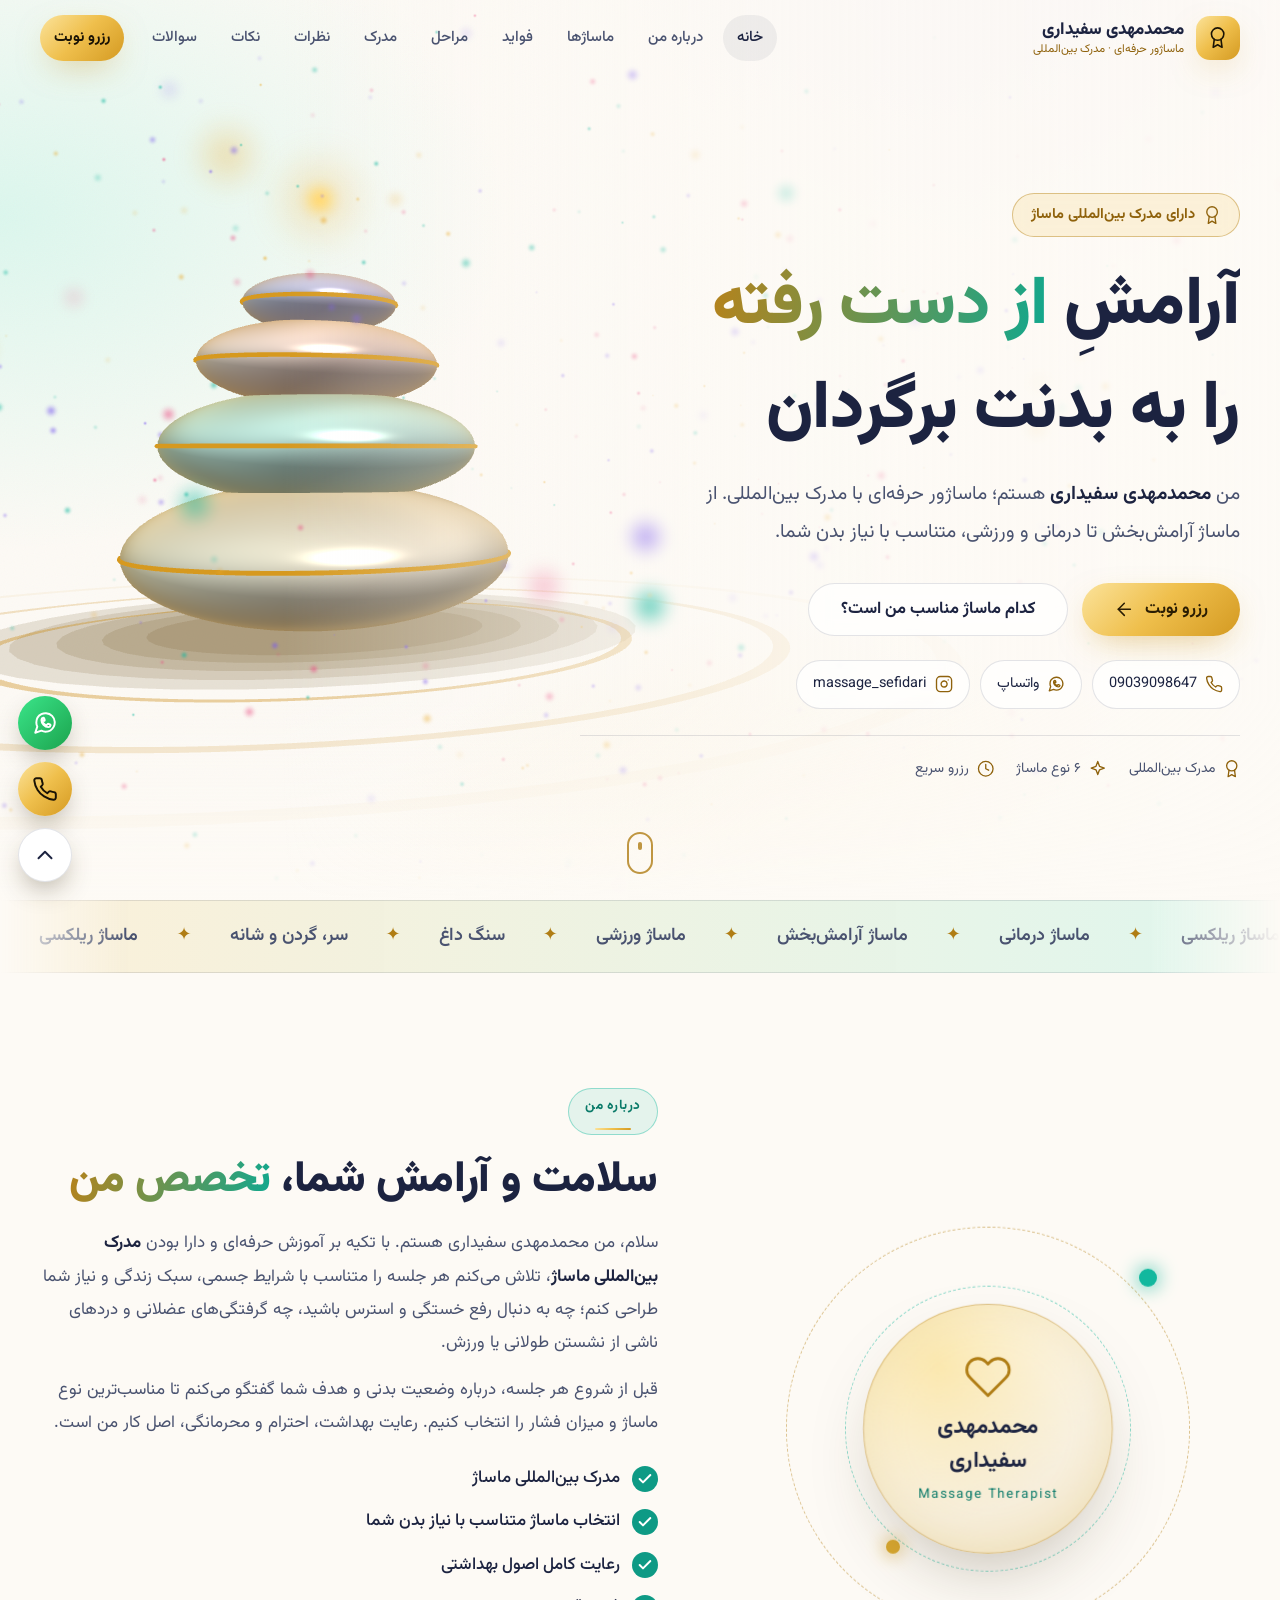
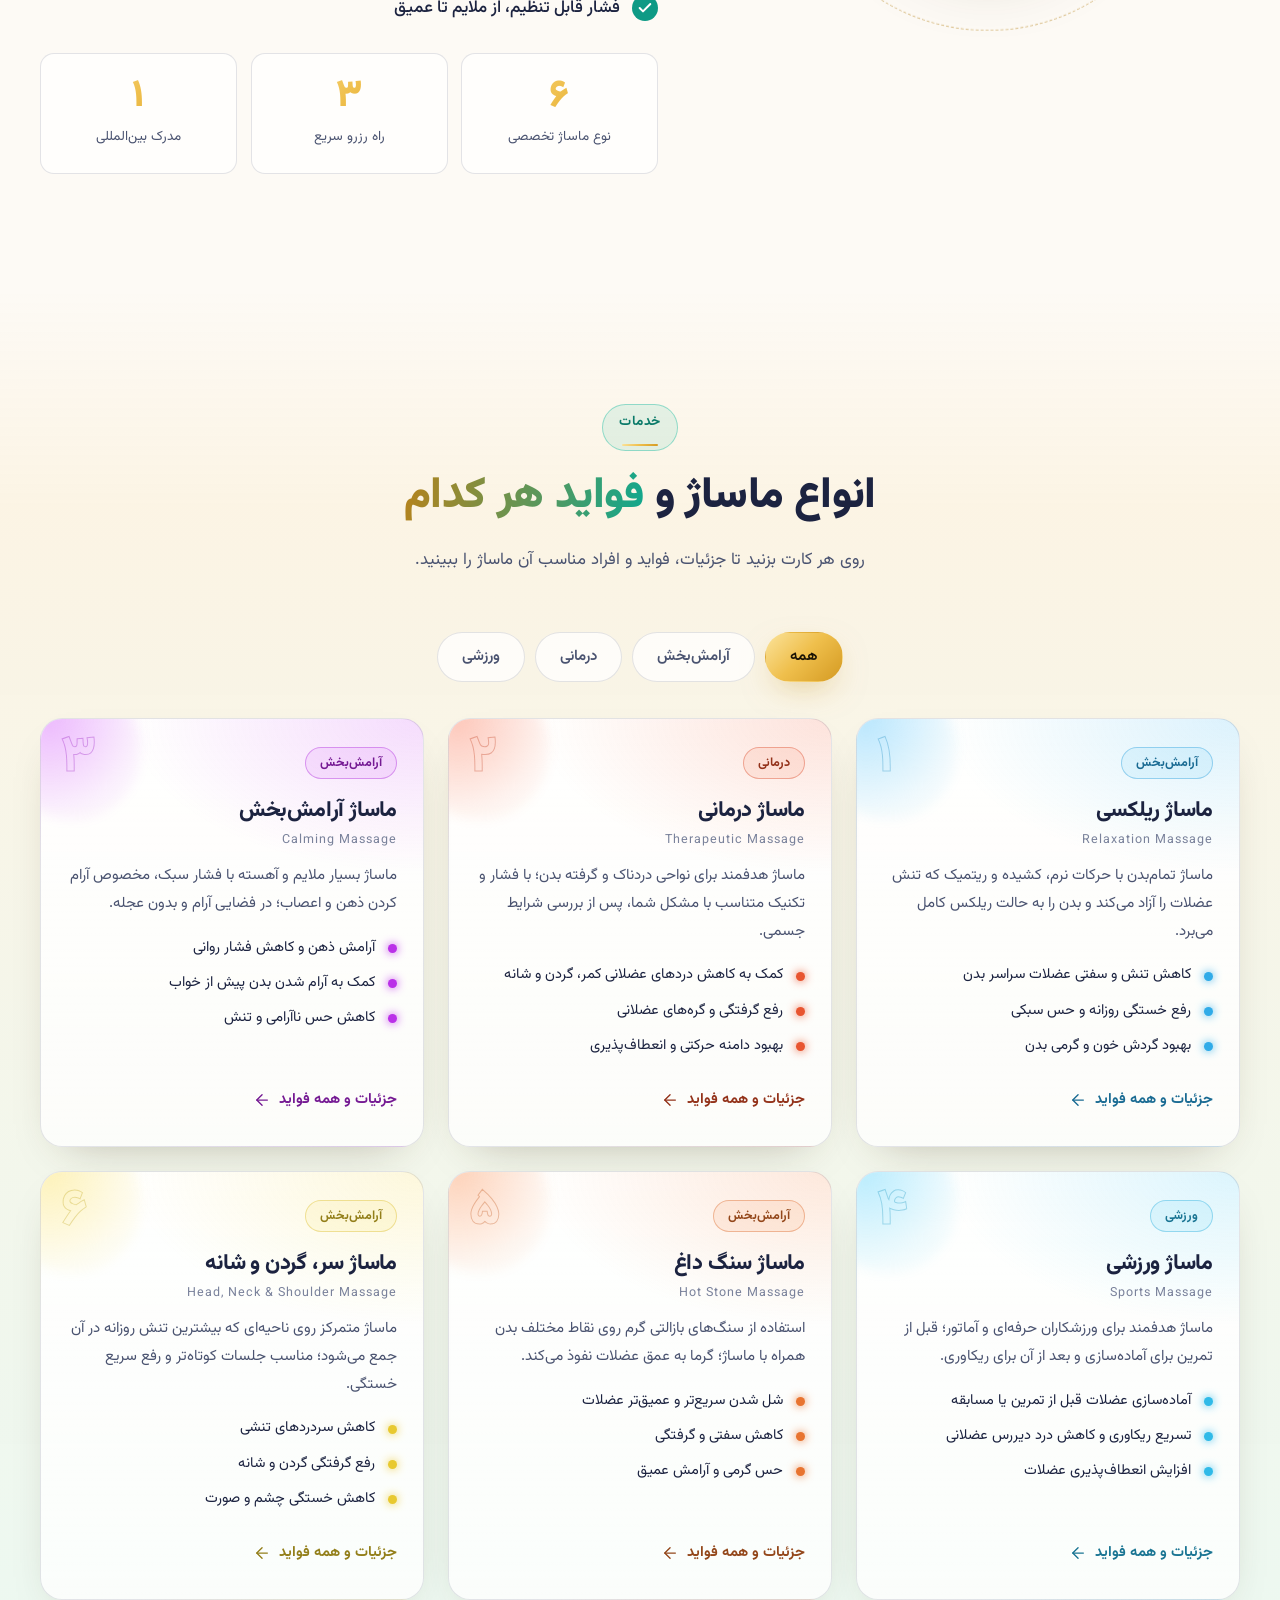
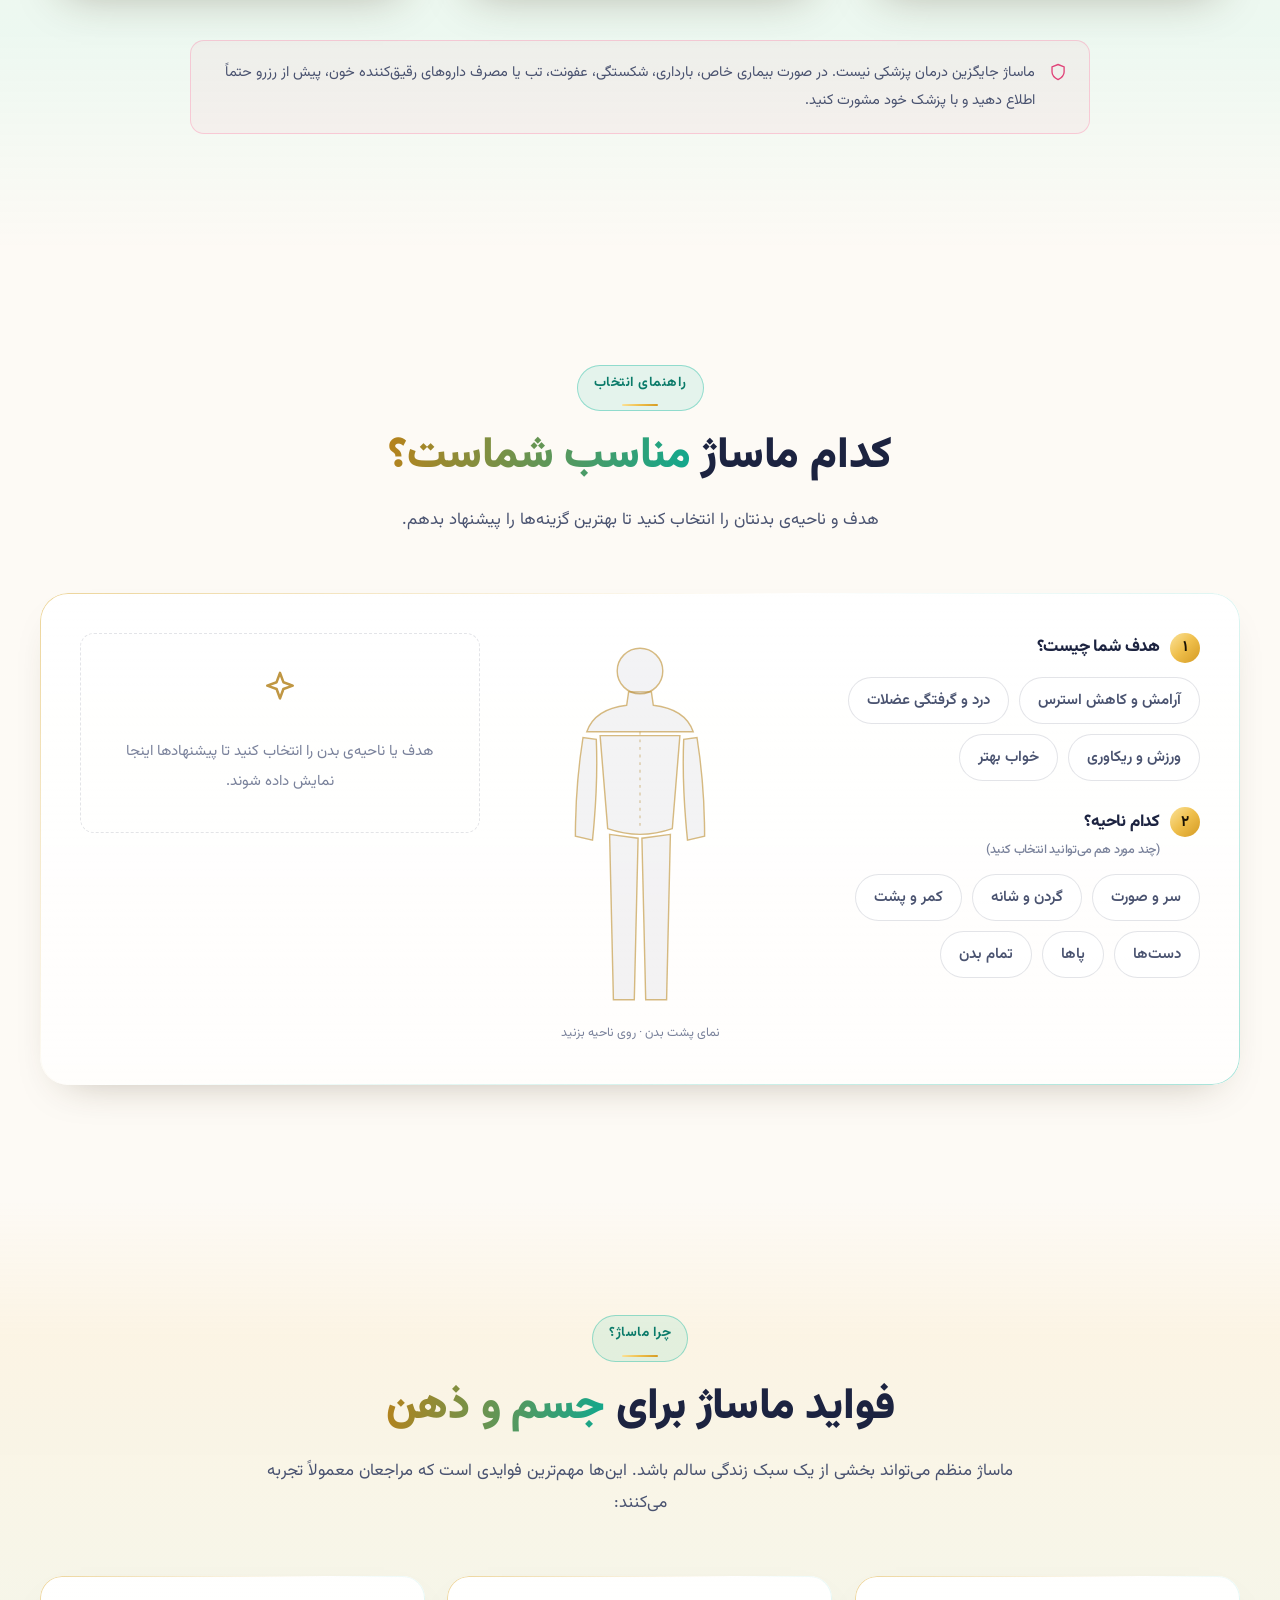
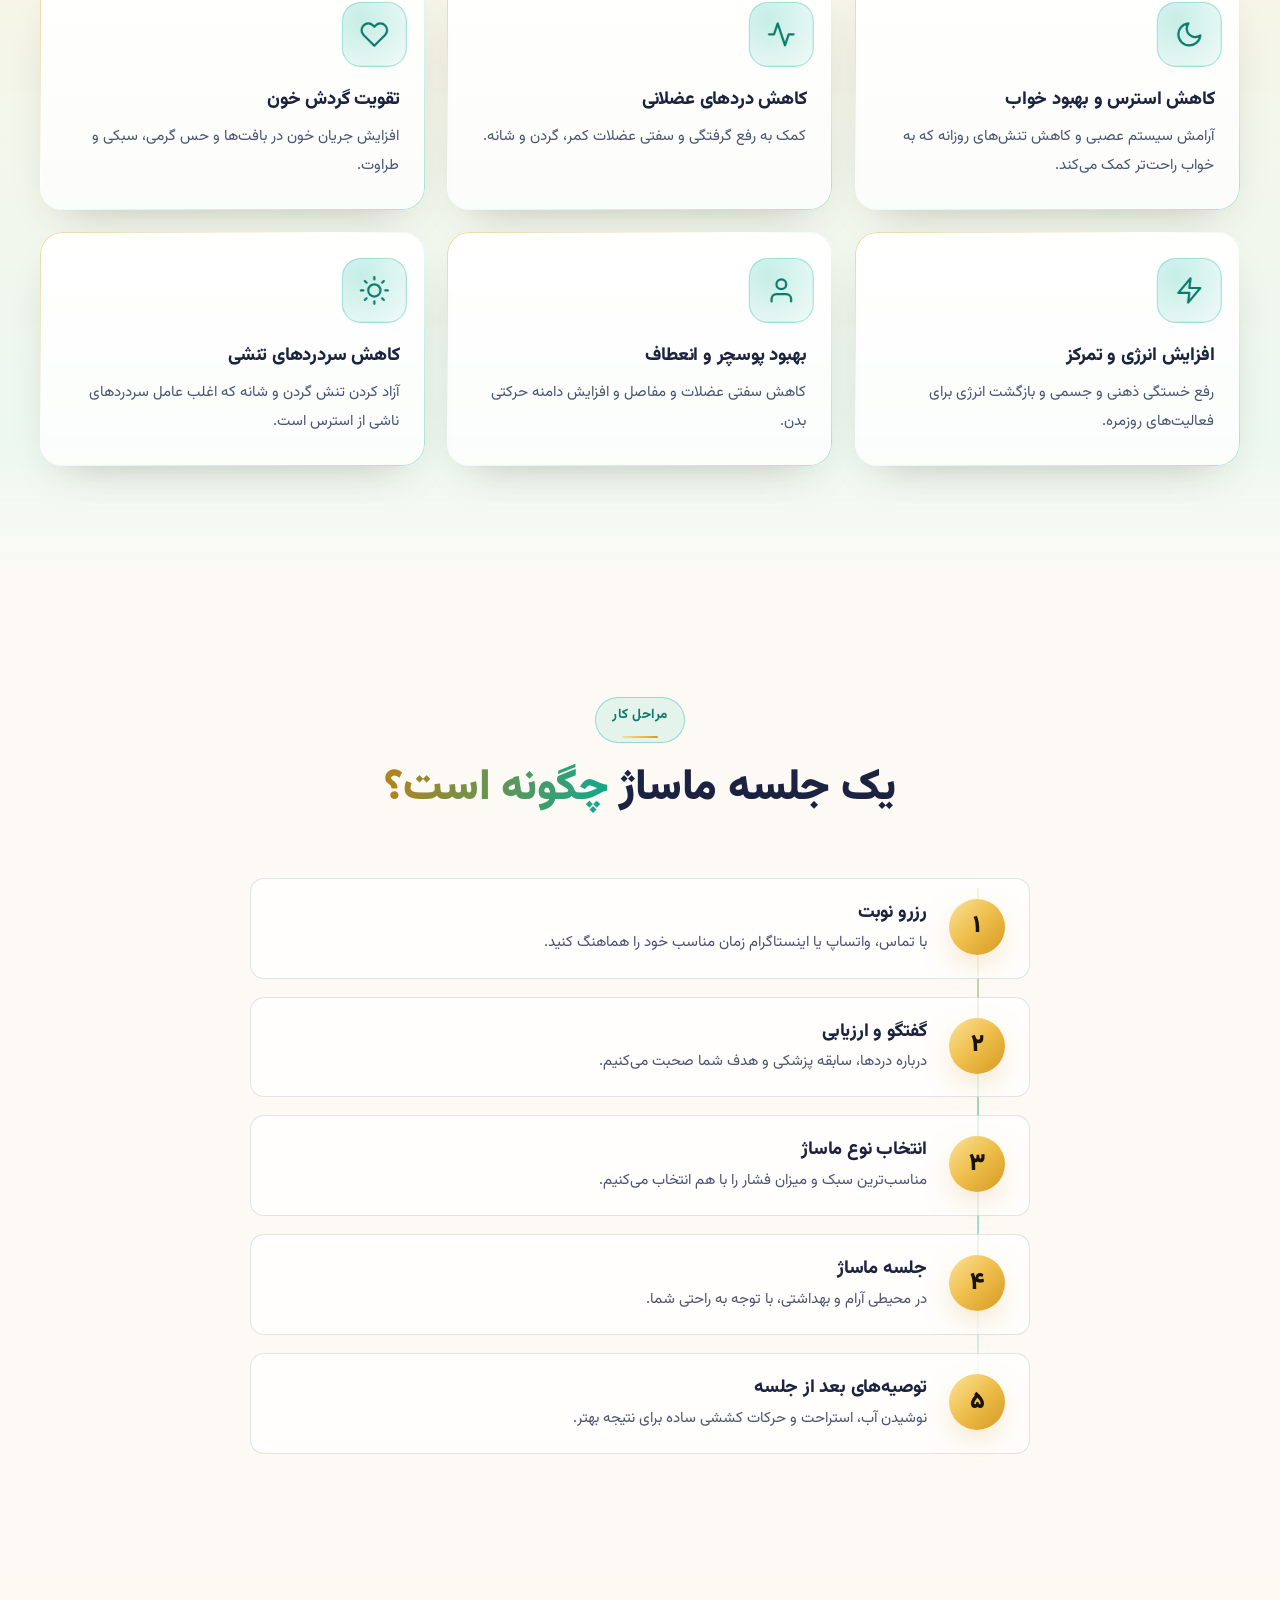
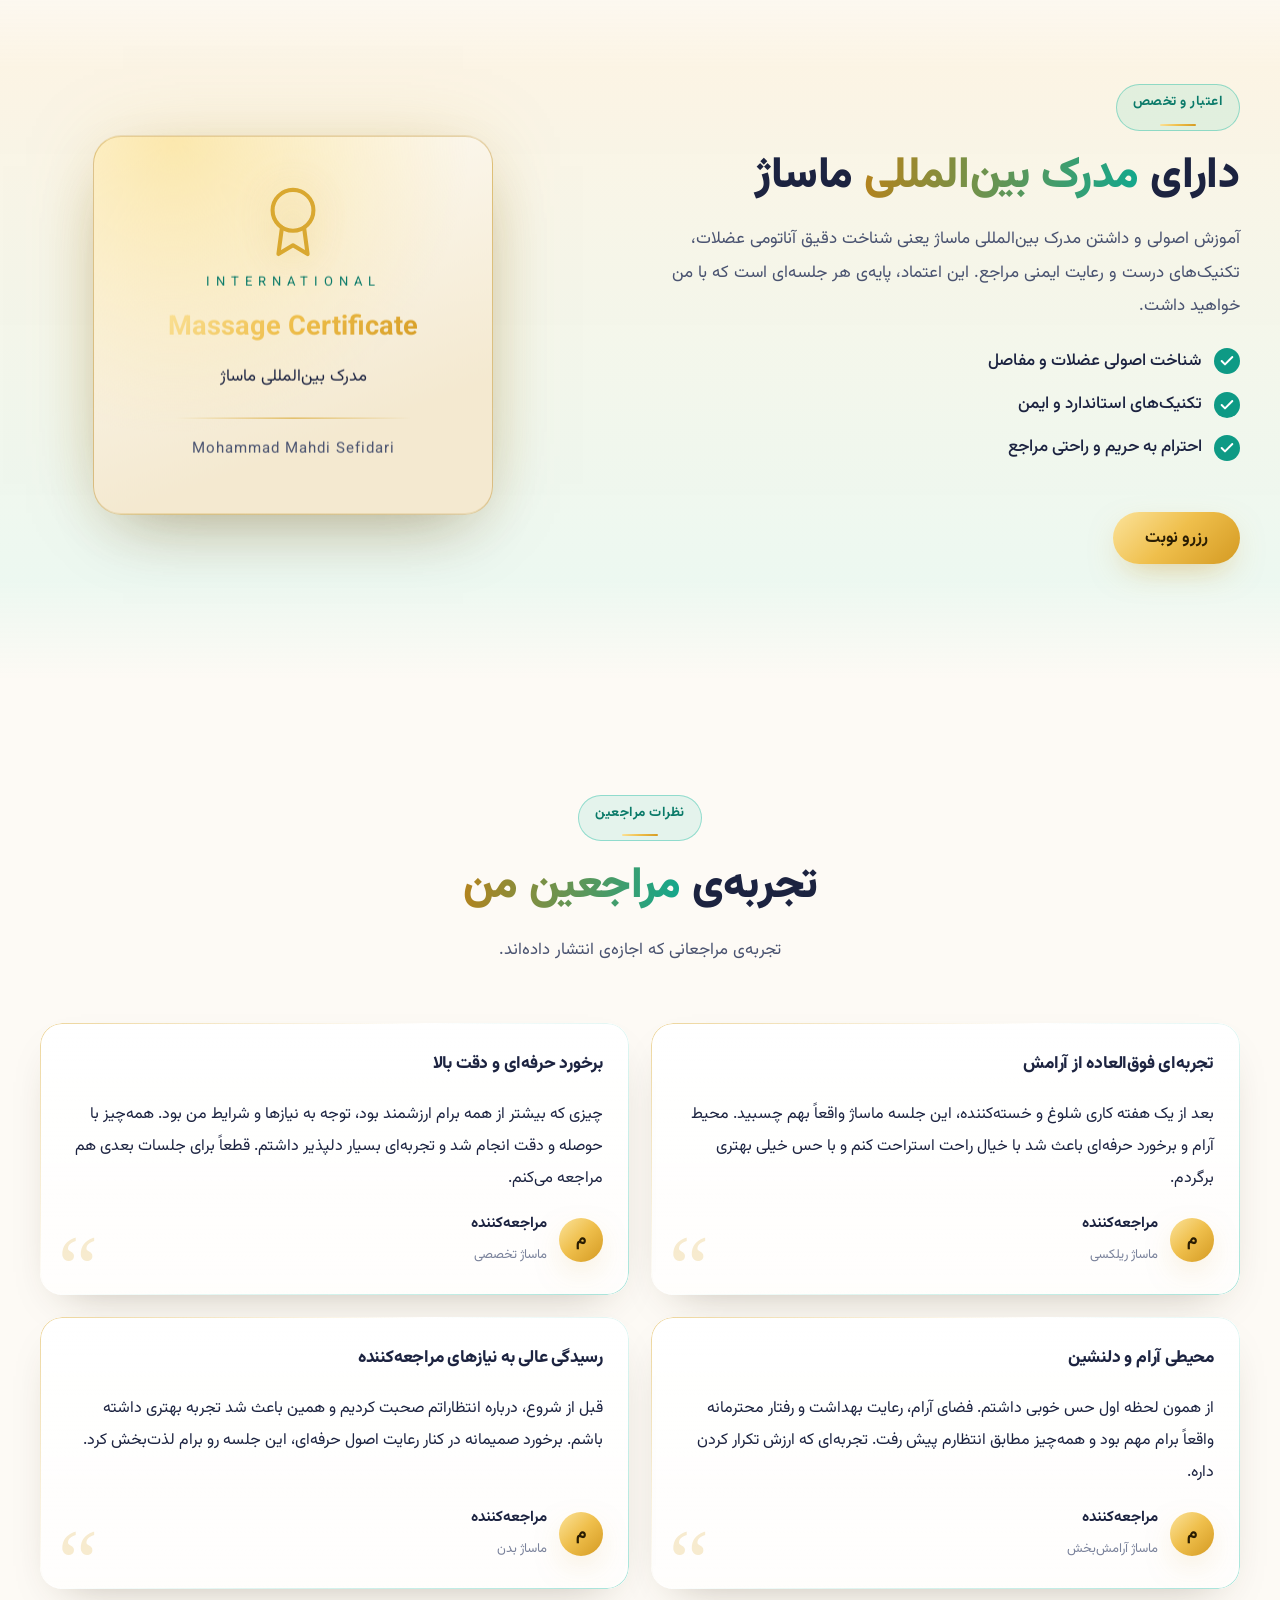
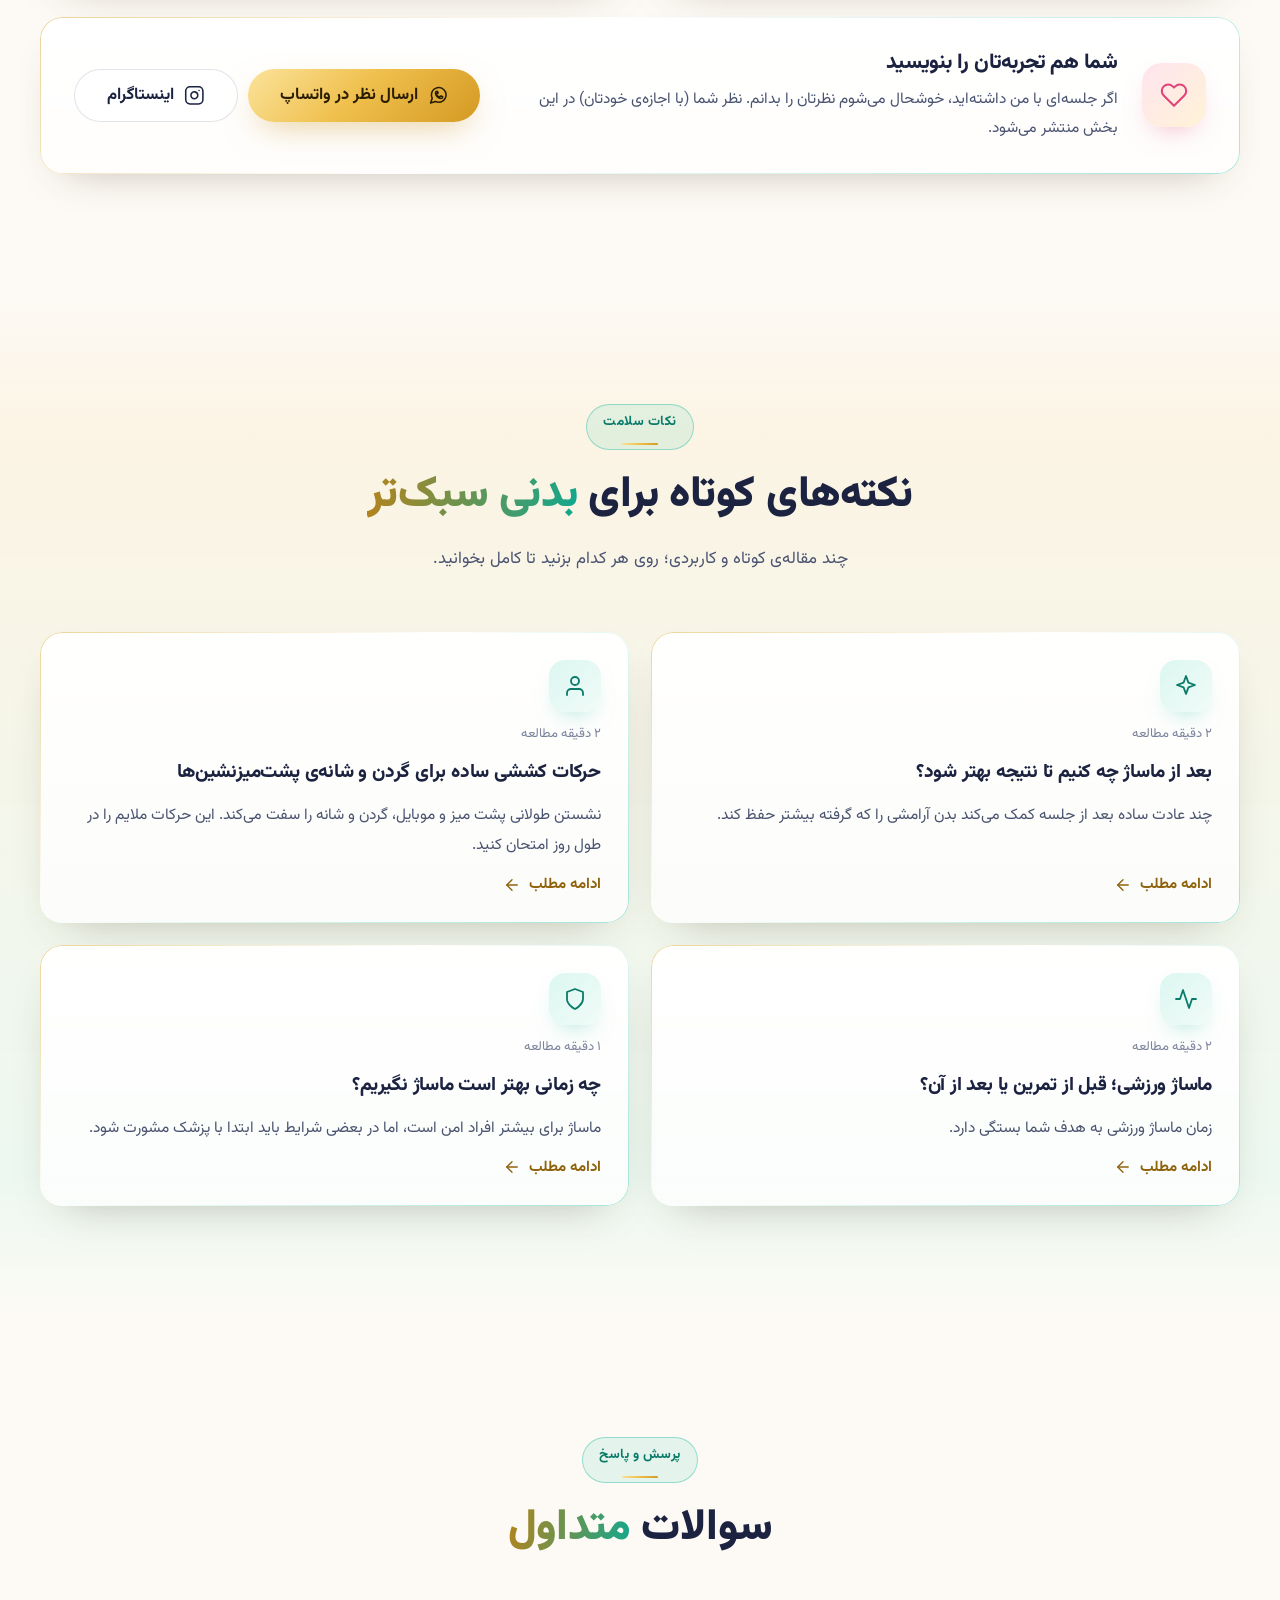
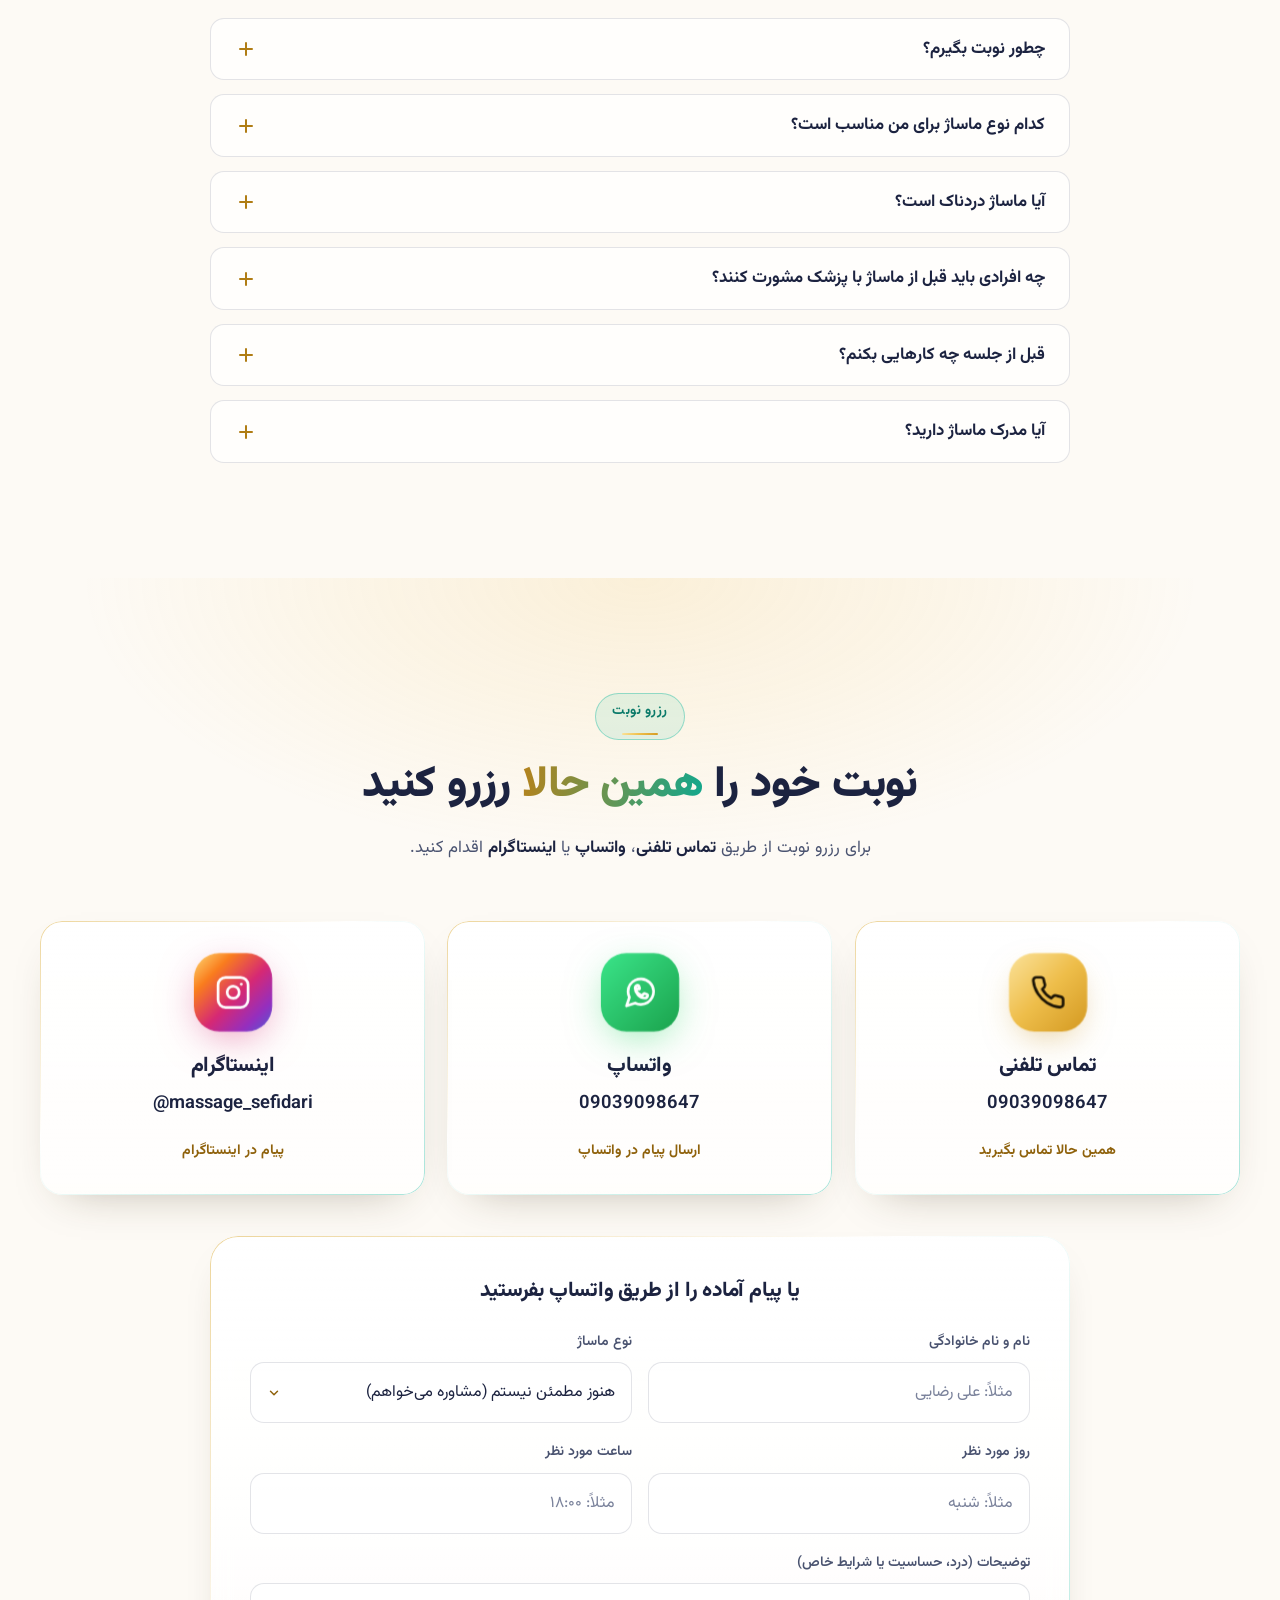
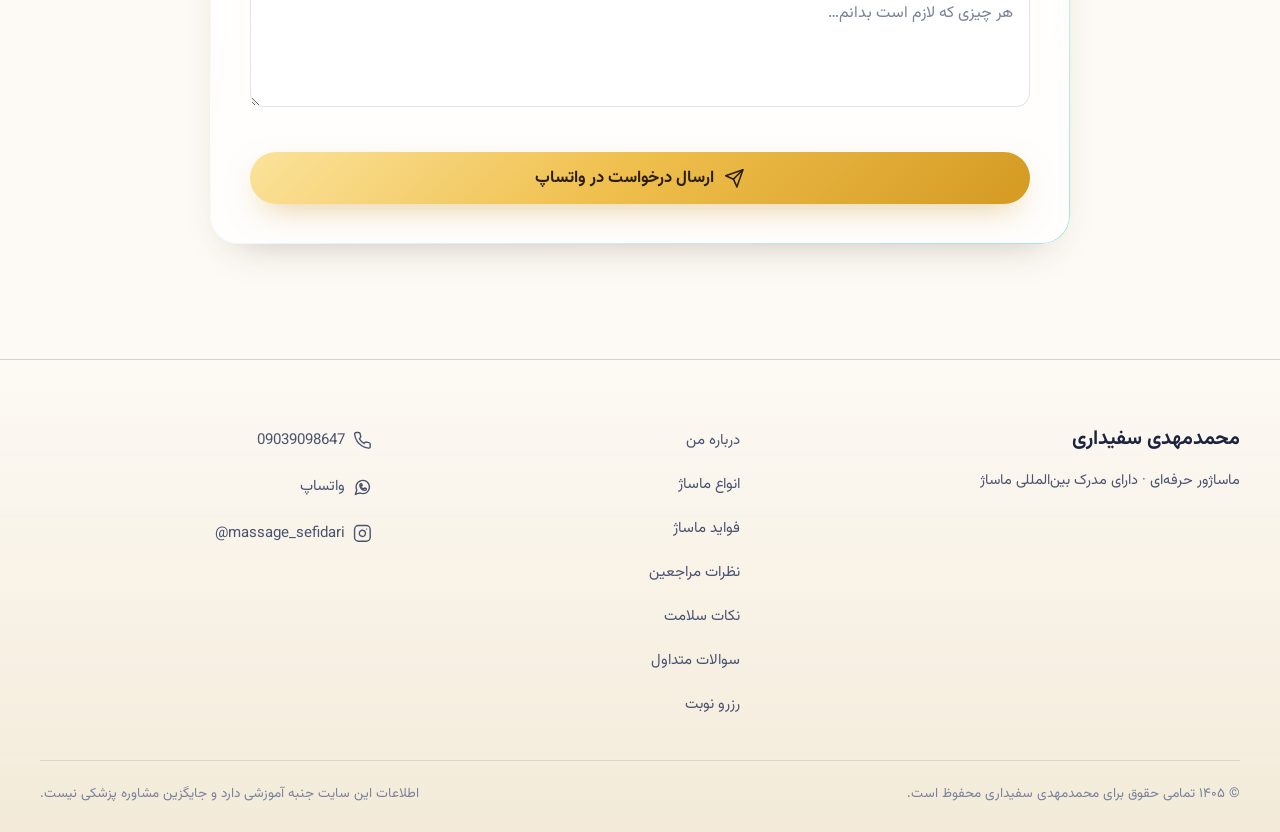
==== commit debaefb5: "Update index.html" ====
--- a/index.html
+++ b/index.html
@@ -9,7 +9,7 @@
   <meta name="color-scheme" content="light">
   <meta name="robots" content="index, follow, max-image-preview:large">
   <meta name="author" content="محمدمهدی سفیداری">
-  <link rel="canonical" href="https://YOUR-DOMAIN.ir/">
+  <link rel="canonical" href="https://mohammadmahdisefidari8-ui.github.io/massage-sefidari.ir/">
   <link rel="manifest" href="site.webmanifest">
   <link rel="apple-touch-icon" href="assets/img/icon-192.png">
   <meta property="og:title" content="محمدمهدی سفیداری | ماساژور حرفه‌ای">
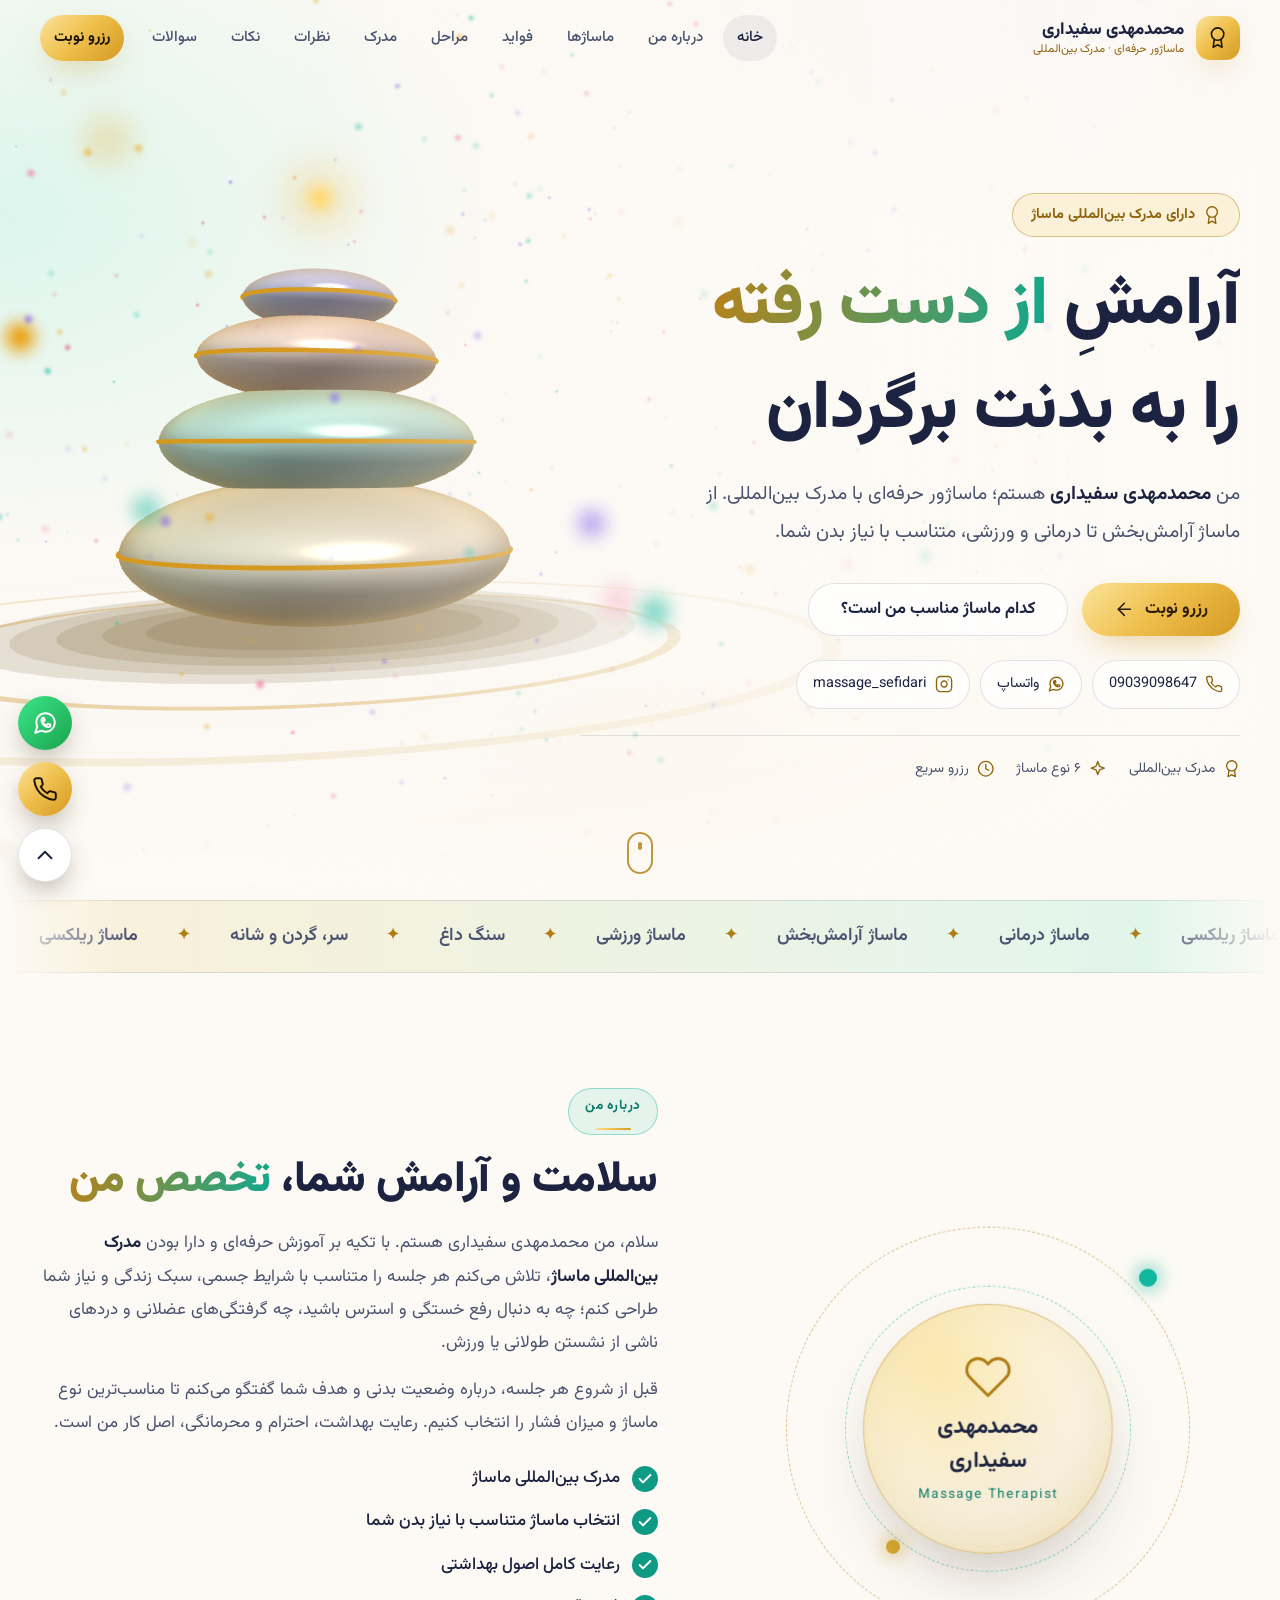
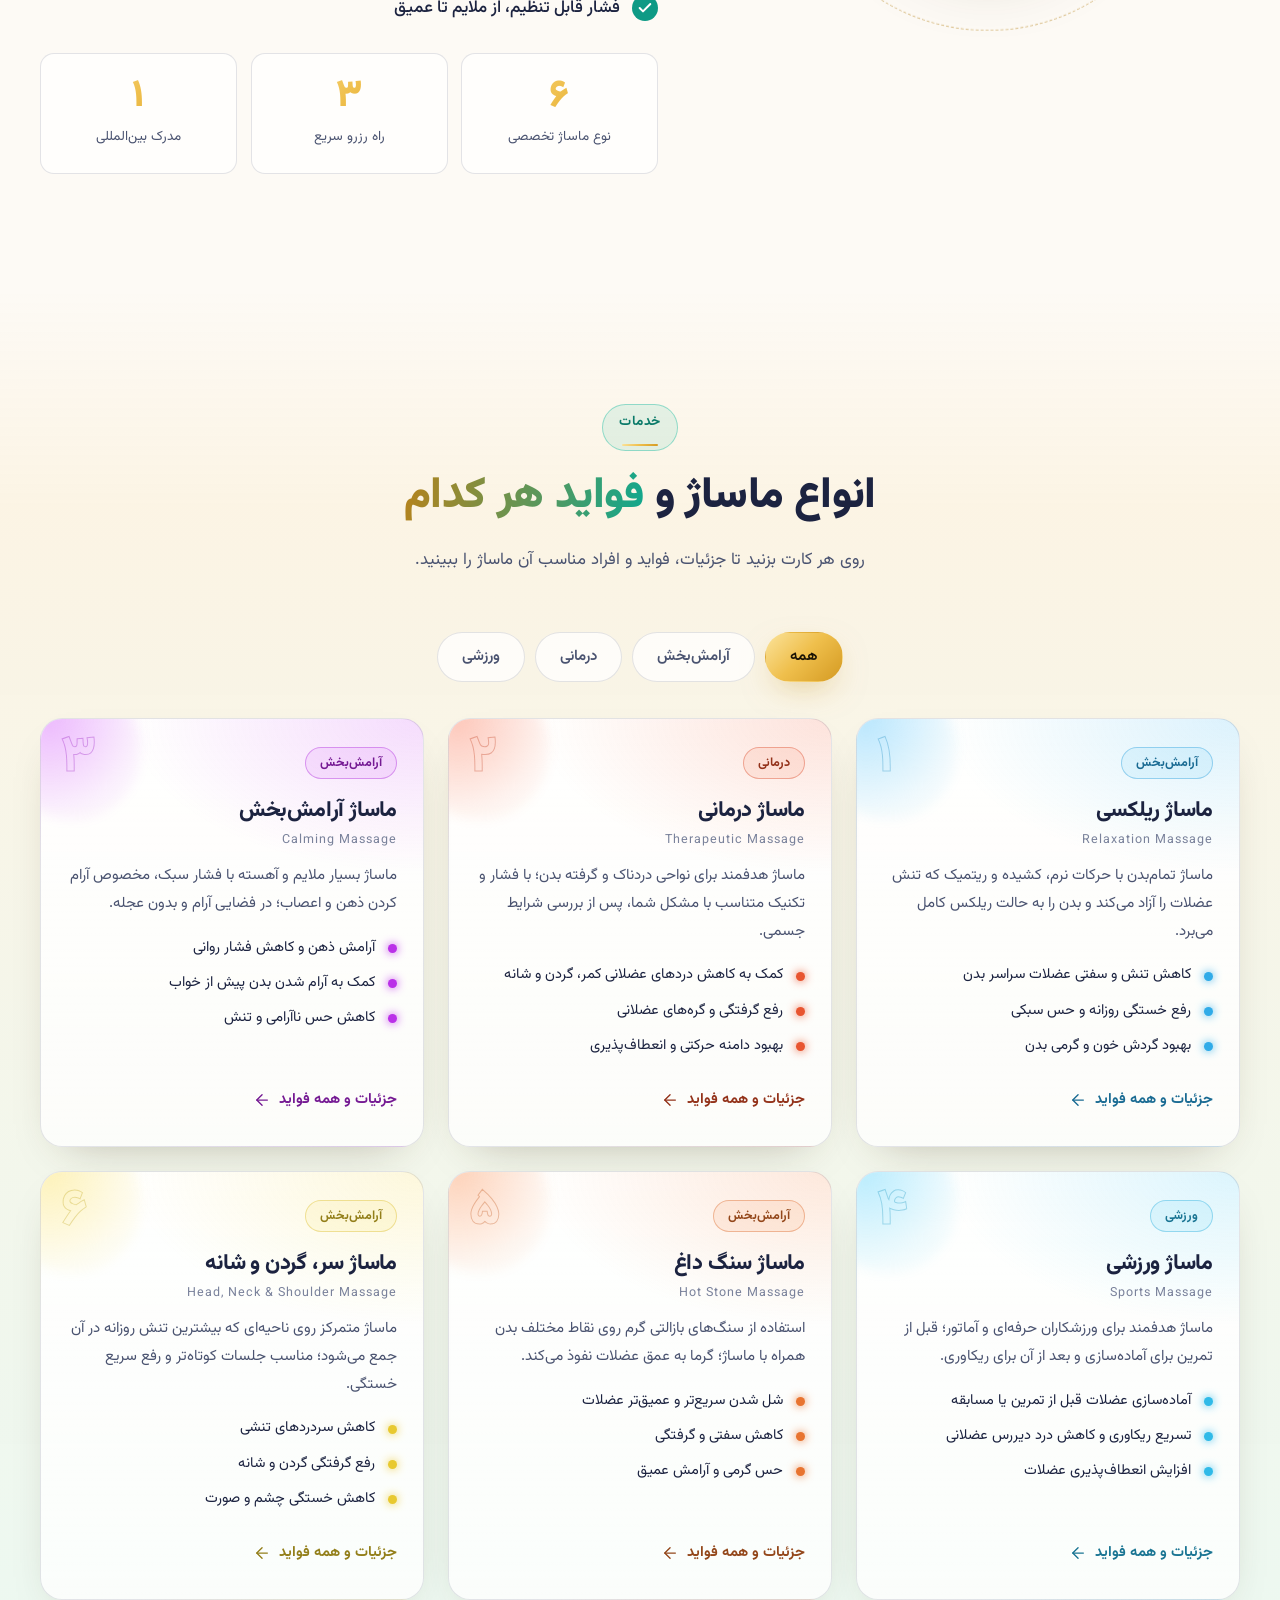
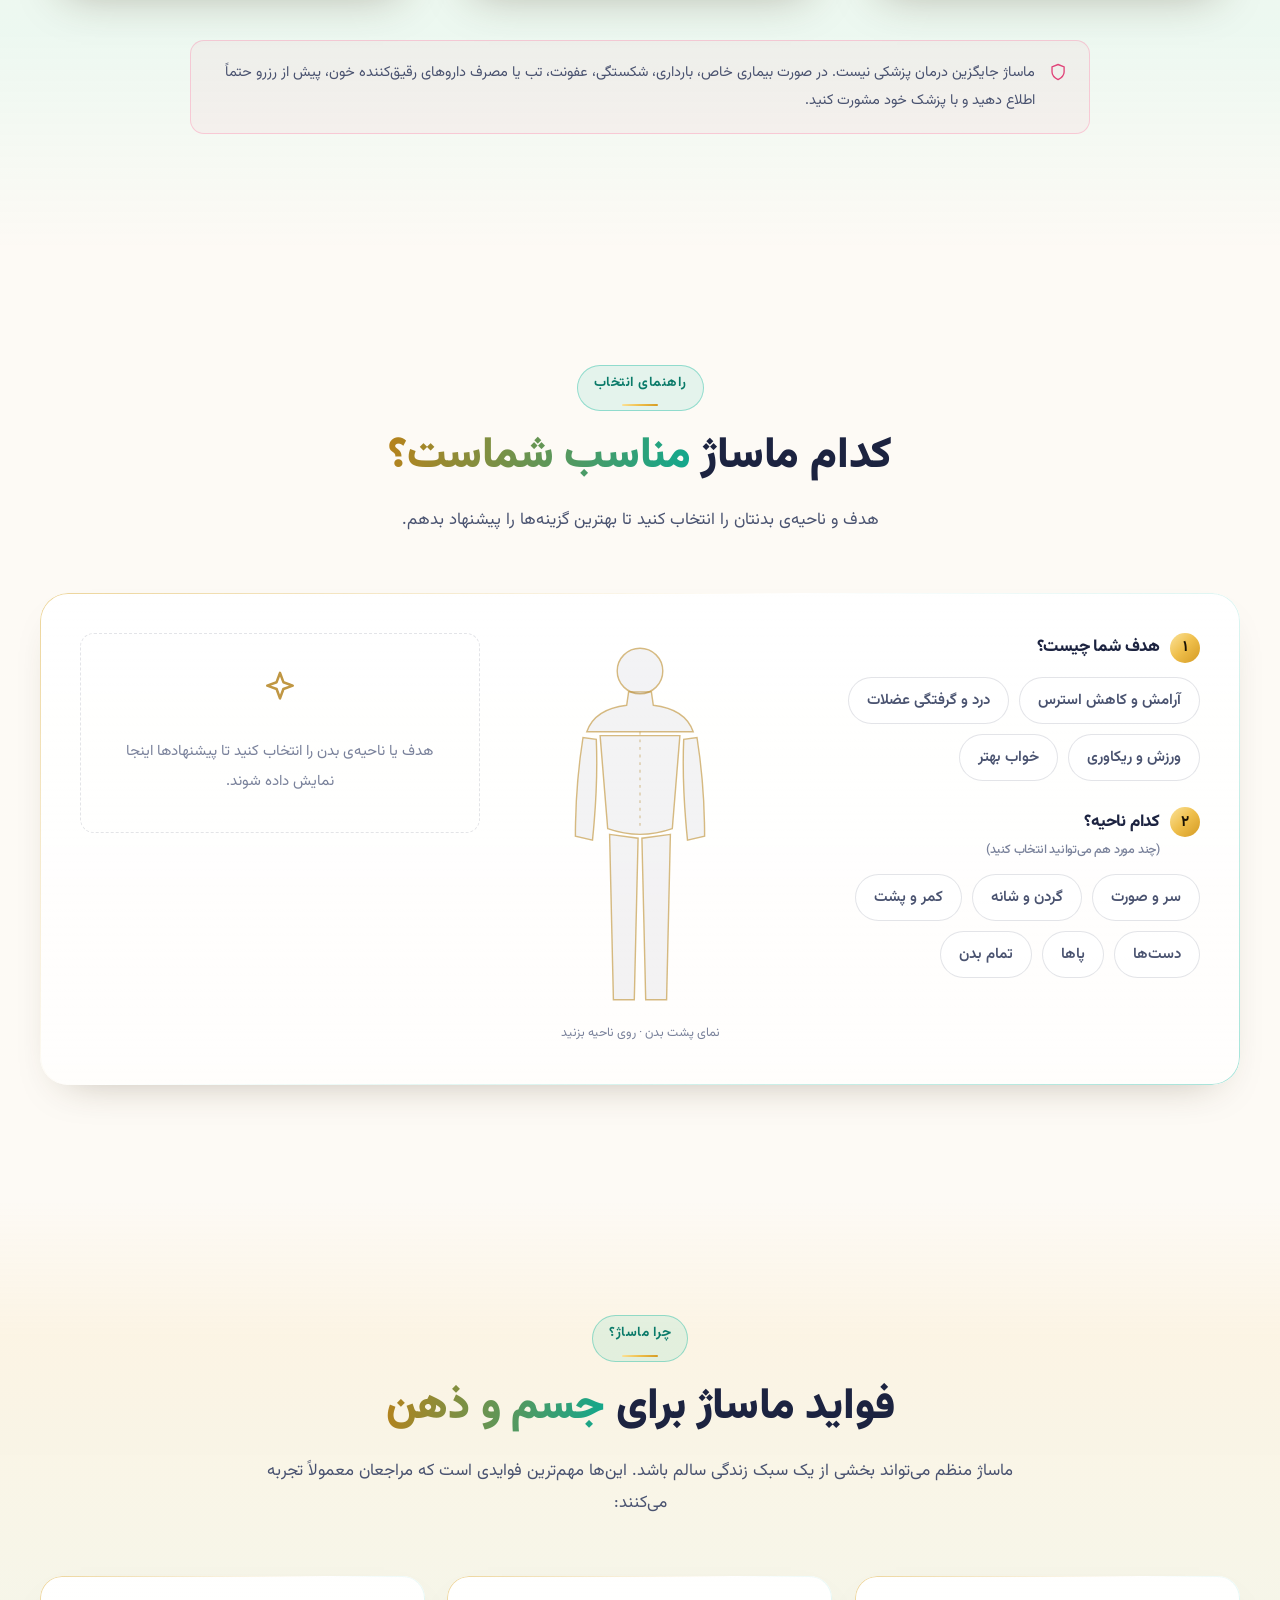
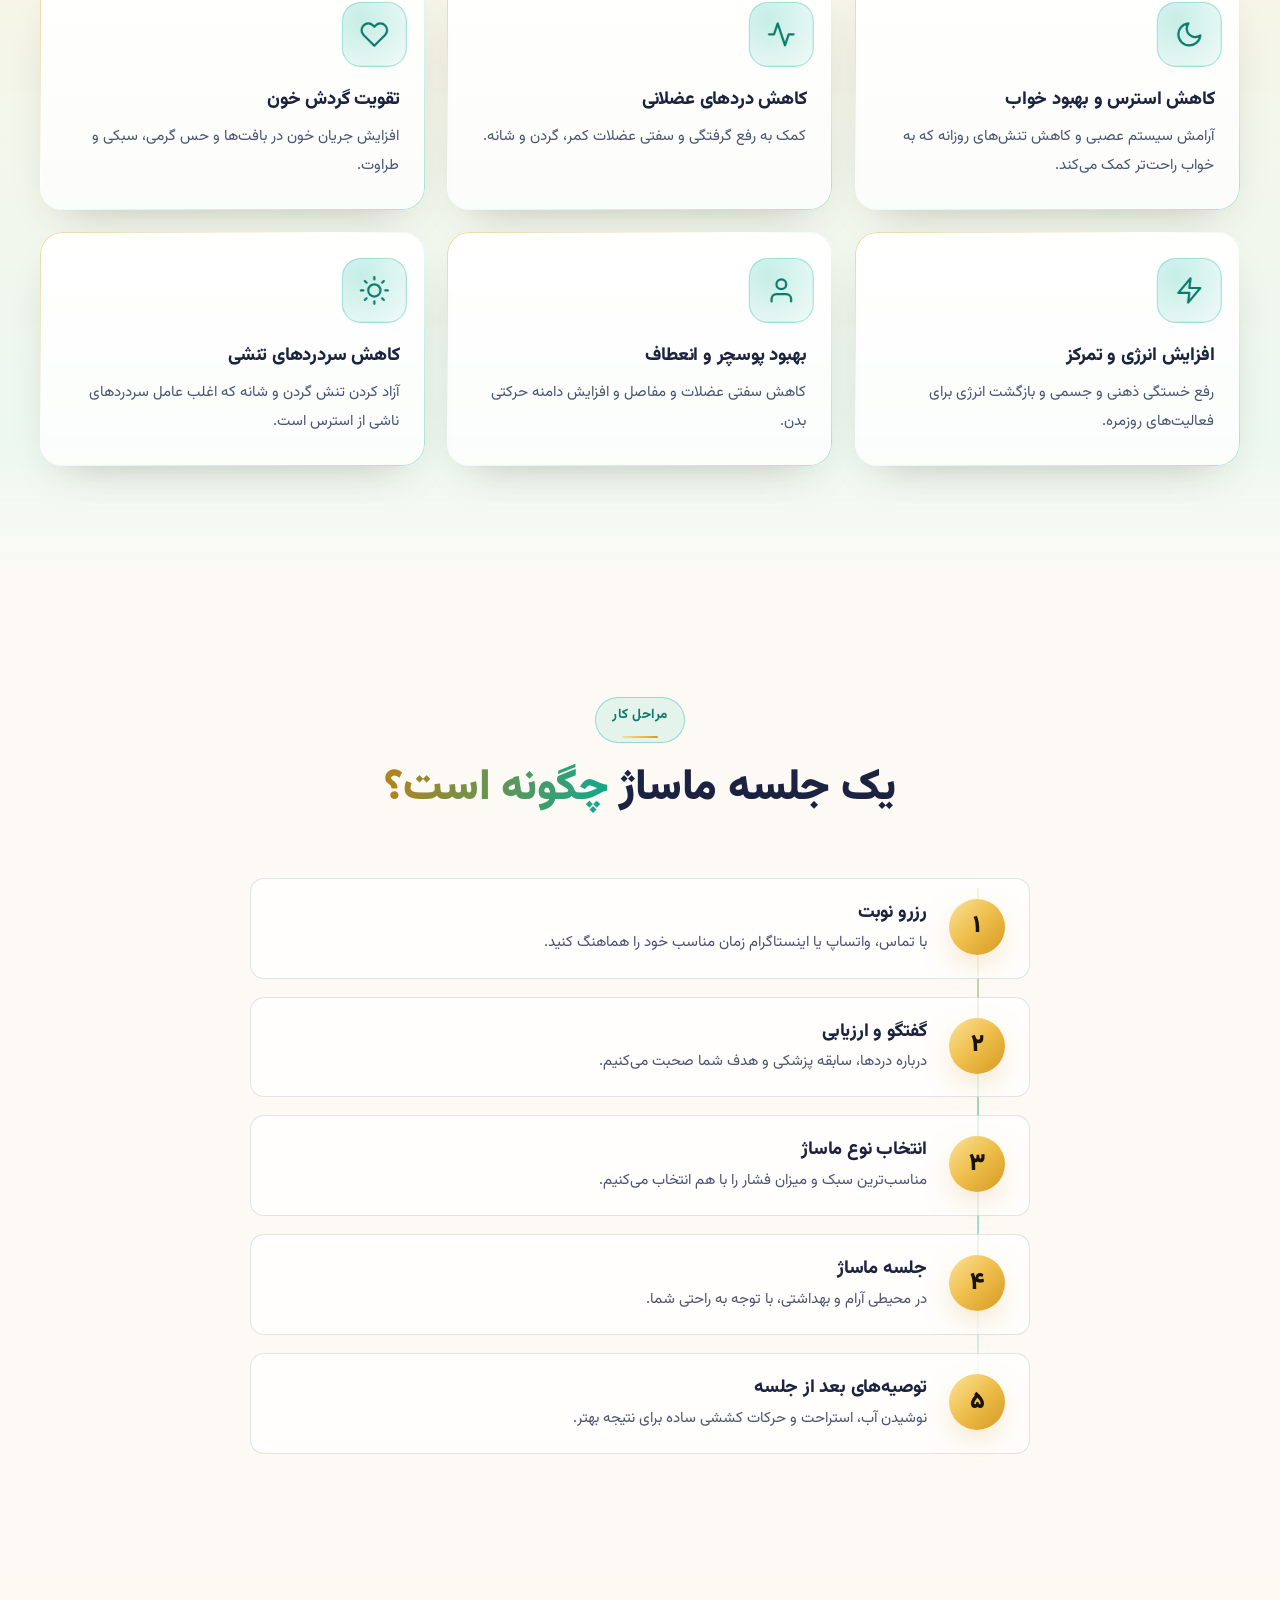
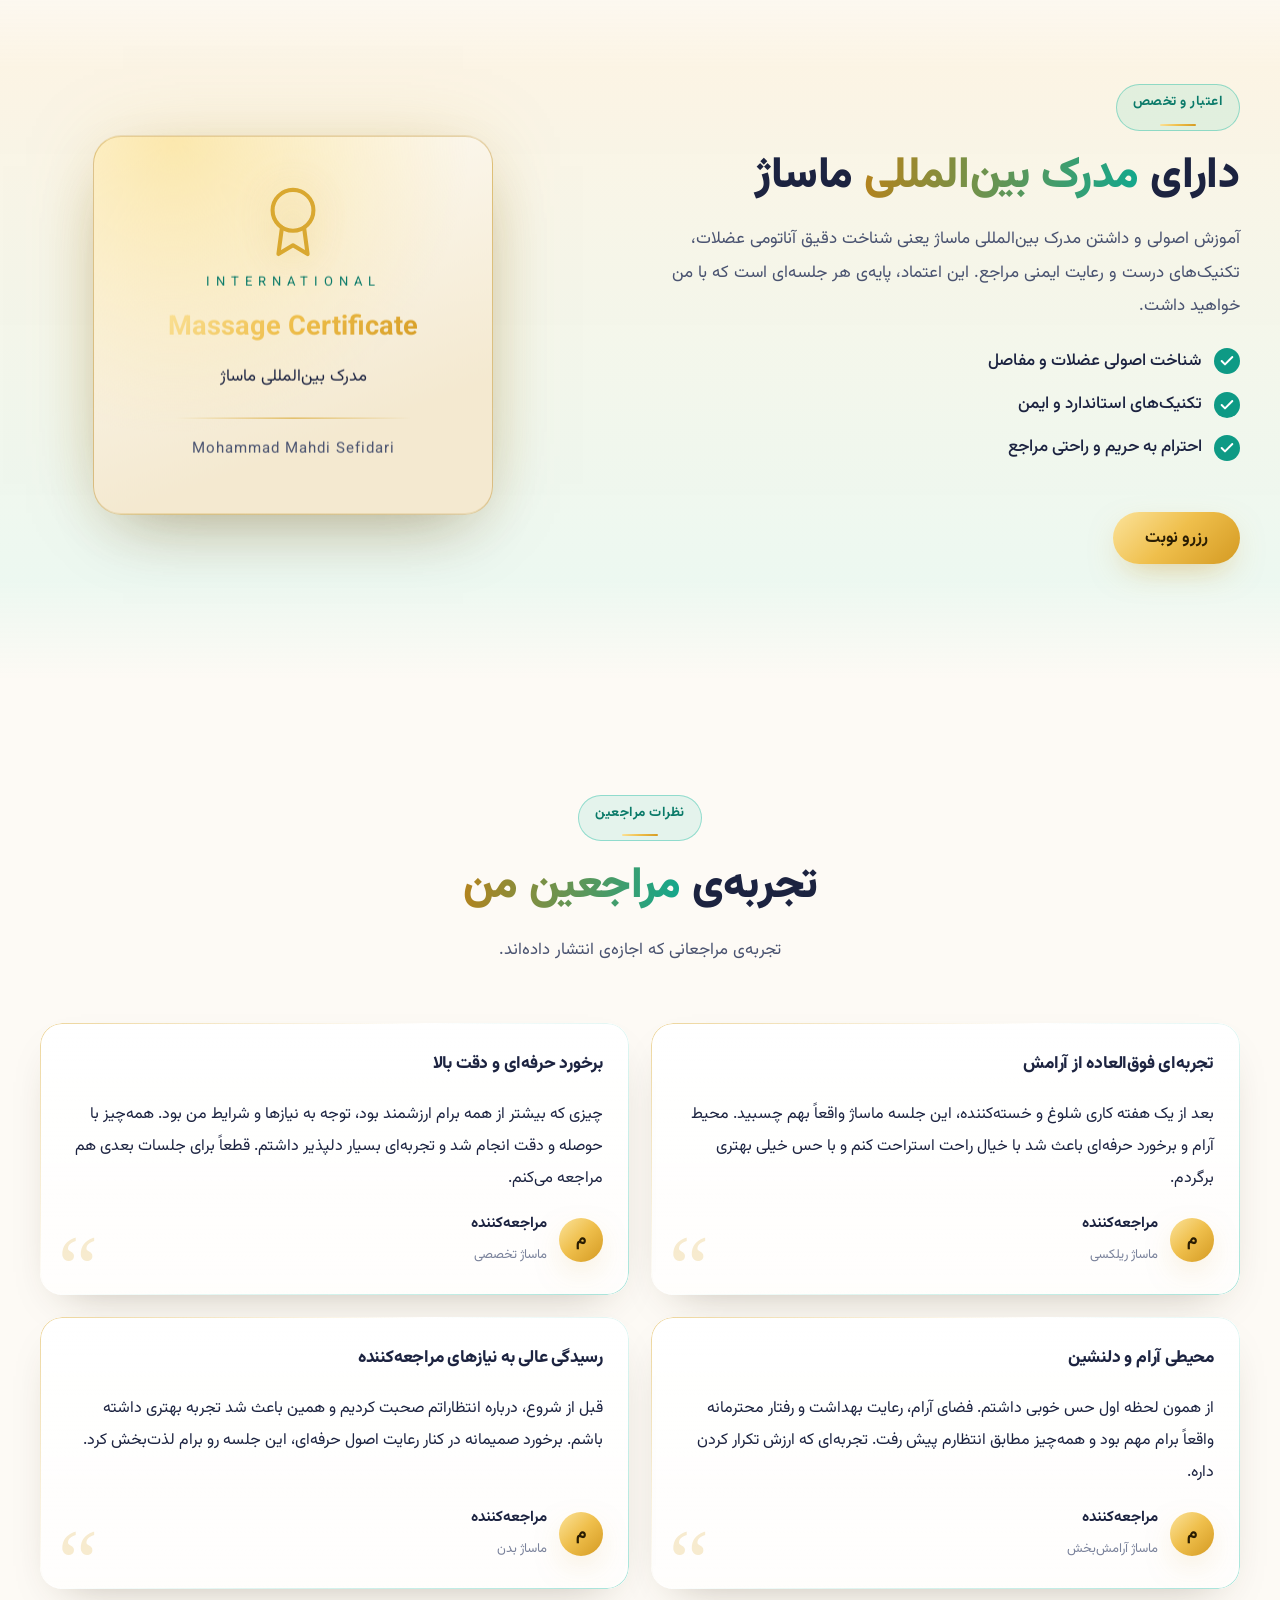
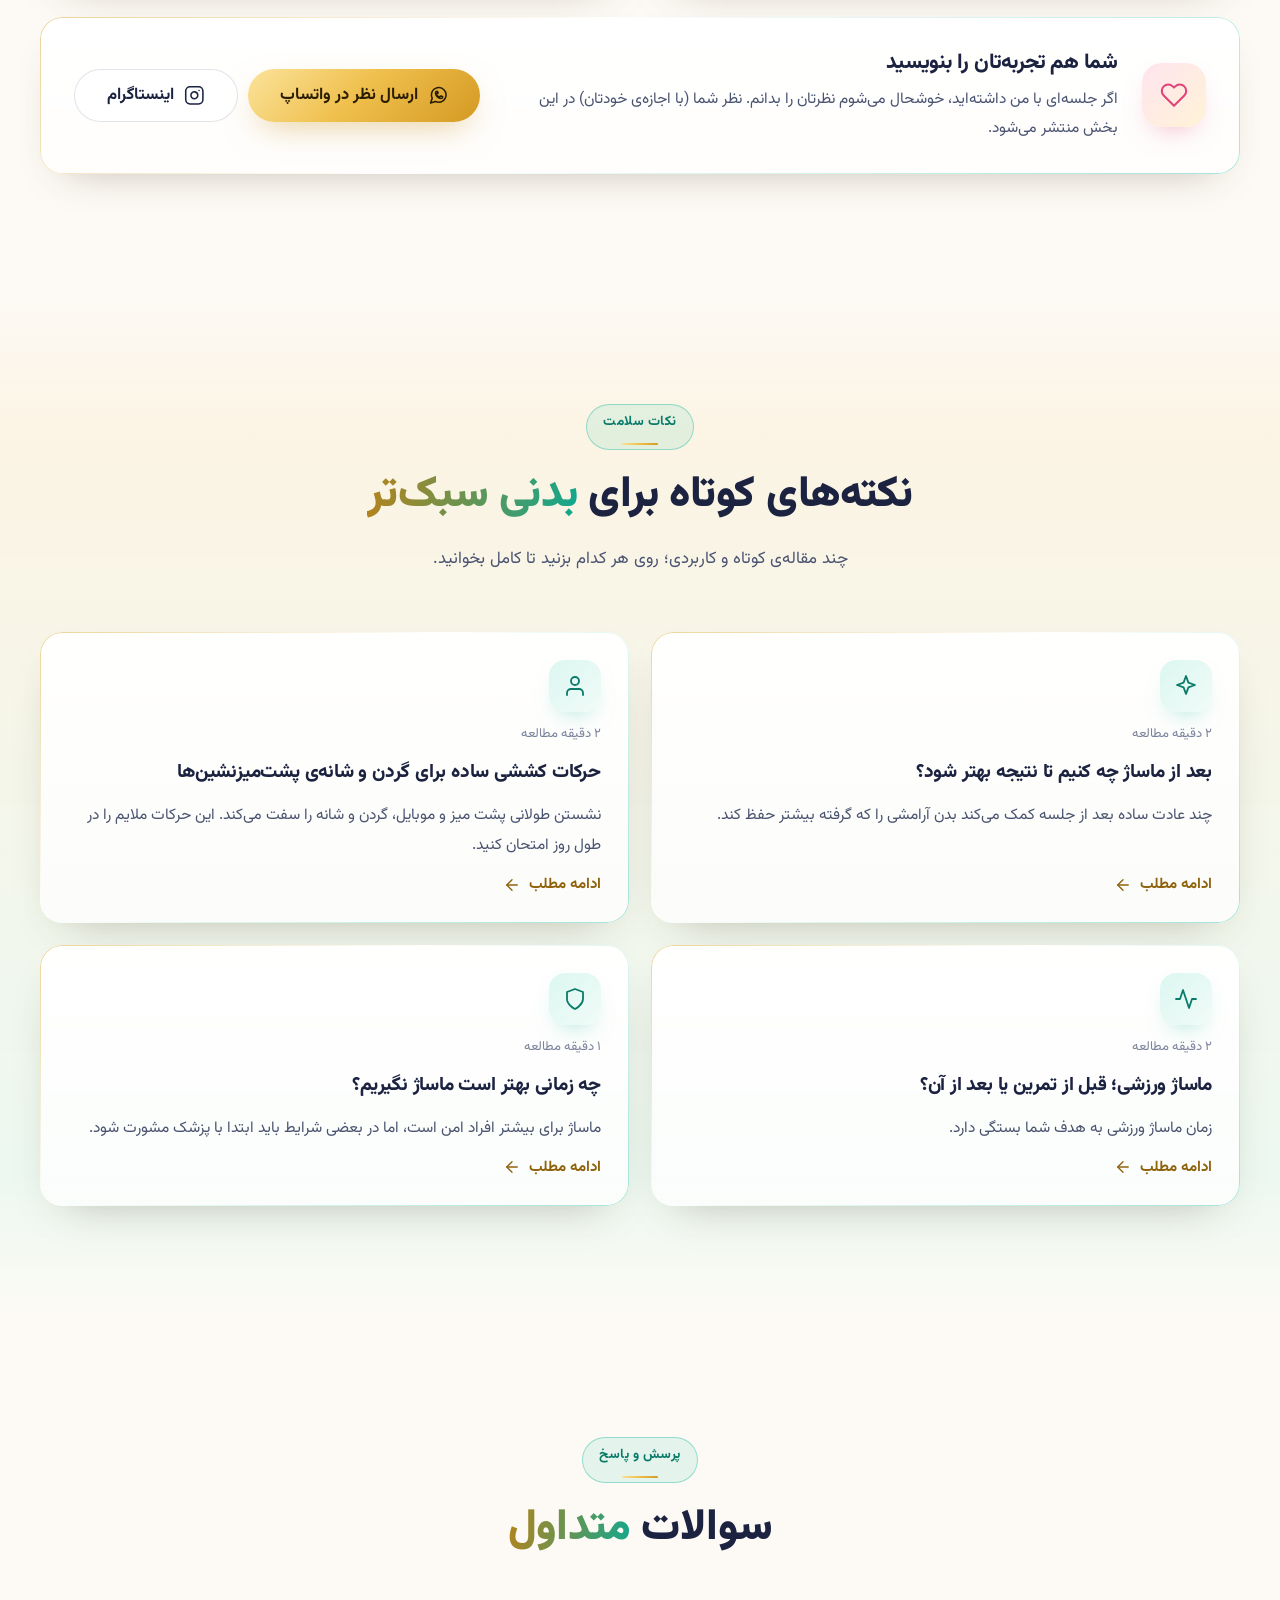
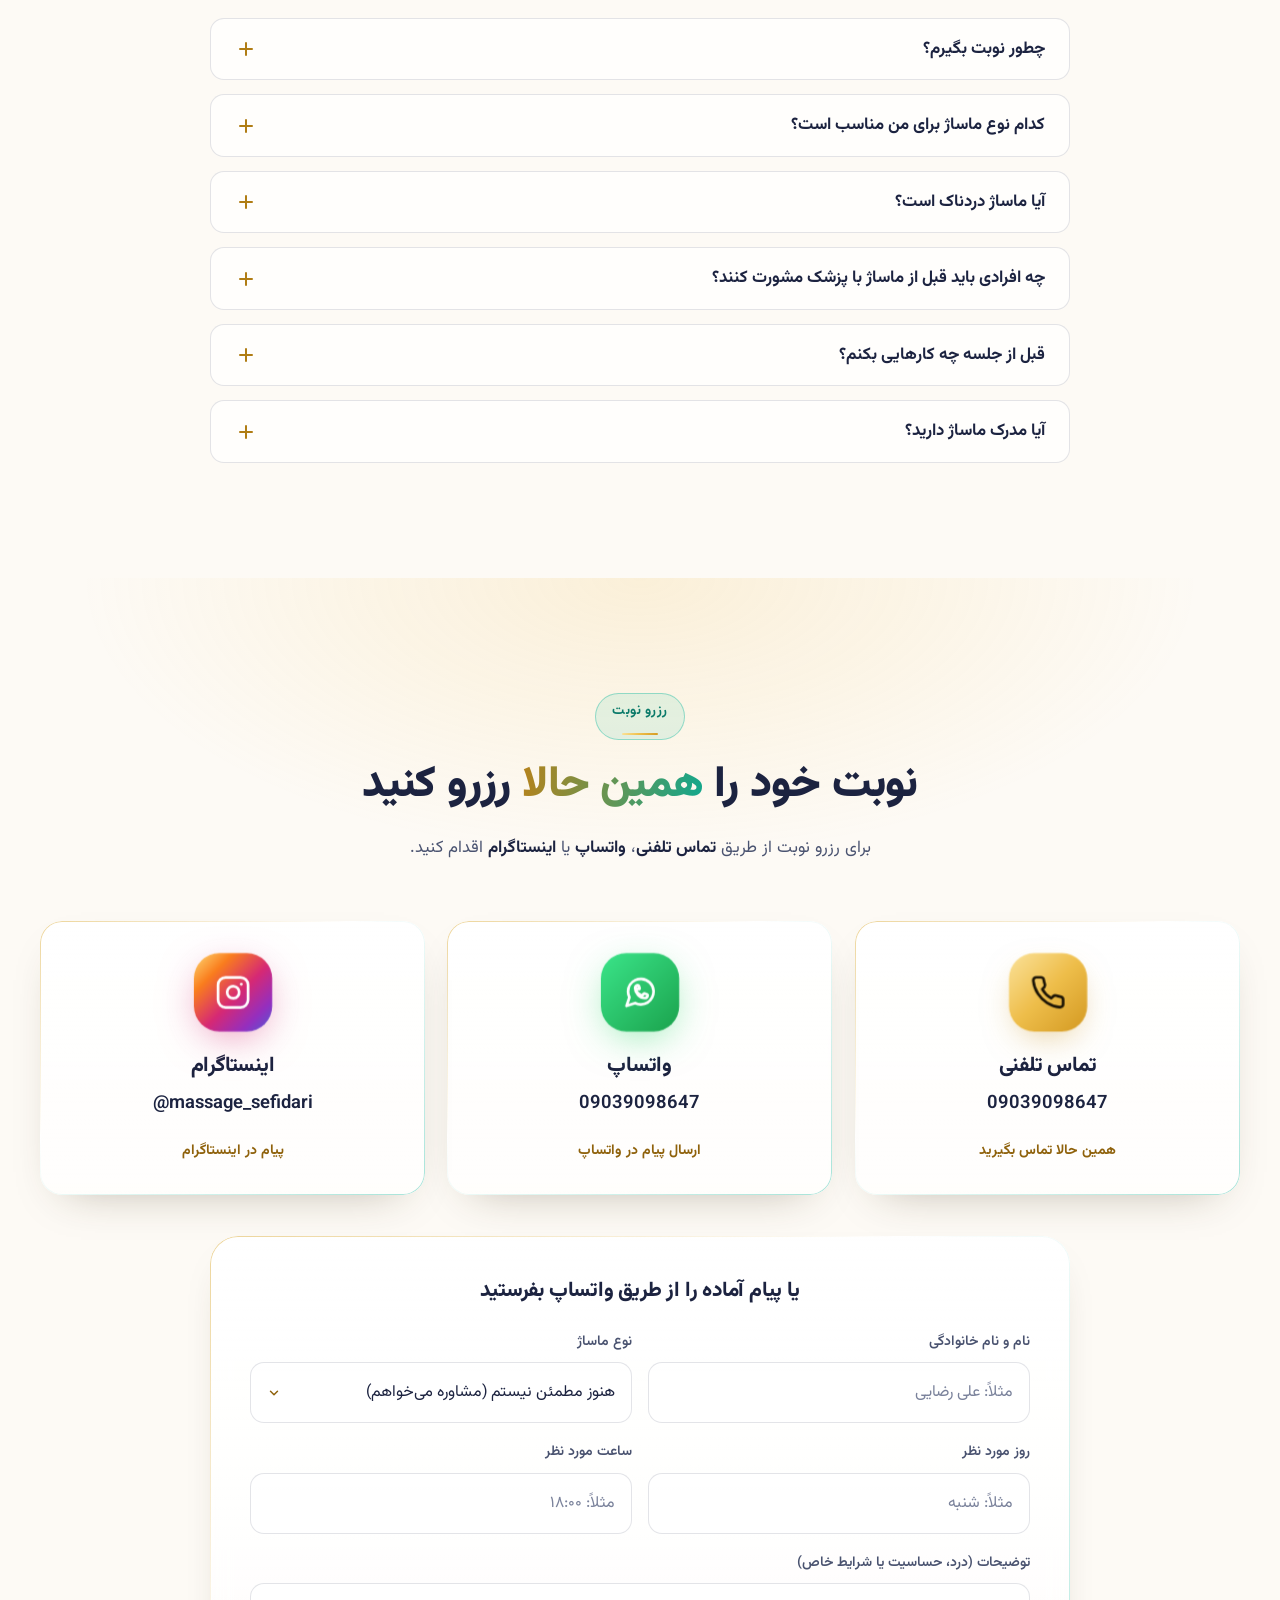
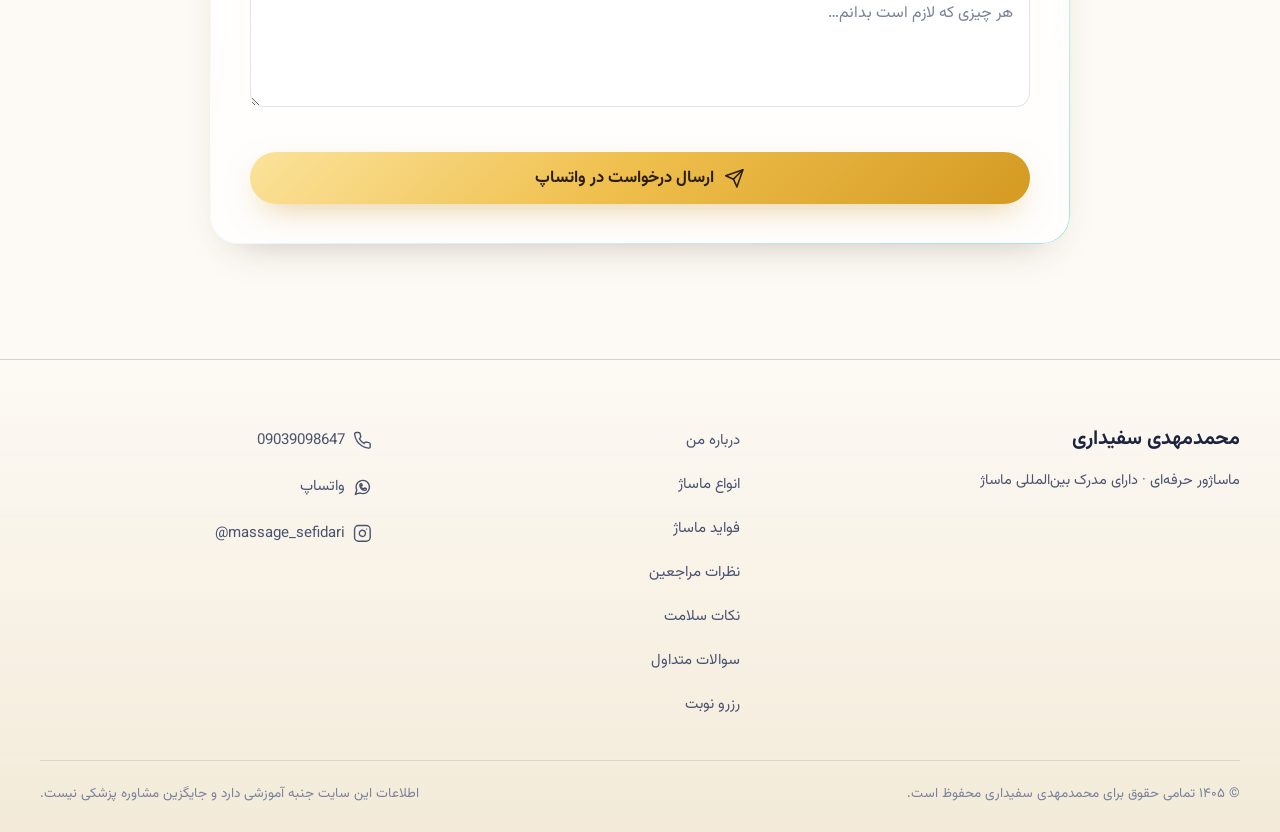
==== commit e3801d21: "Update index.html" ====
--- a/index.html
+++ b/index.html
@@ -1,6 +1,7 @@
 <!DOCTYPE html>
 <html lang="fa" dir="rtl">
 <head>
+  <meta name="google-site-verification" content="u9AXCNI9Gu0KHu3hOCvZxzFp2SDl0p2k9GLyIDBRvd4" />
   <meta charset="UTF-8">
   <meta name="viewport" content="width=device-width, initial-scale=1, viewport-fit=cover">
   <title>محمدمهدی سفیداری | ماساژور حرفه‌ای با مدرک بین‌المللی</title>
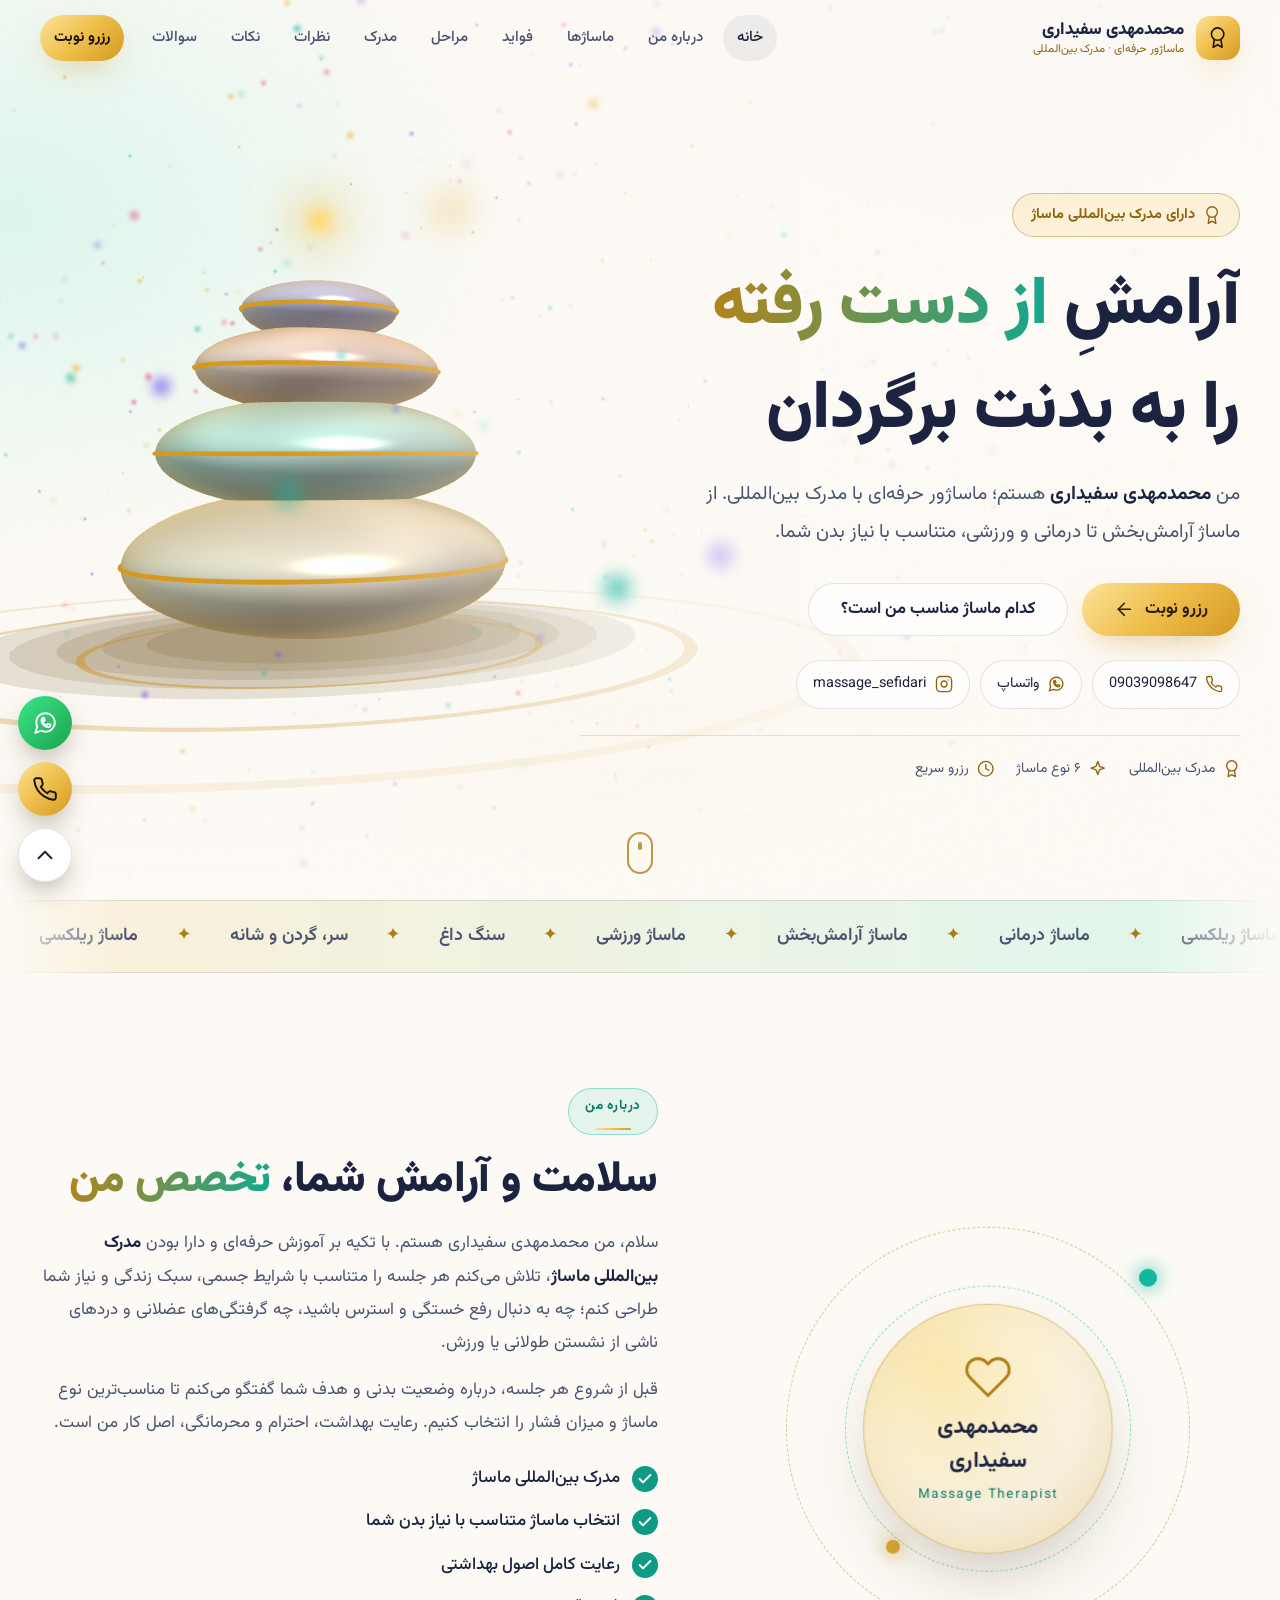
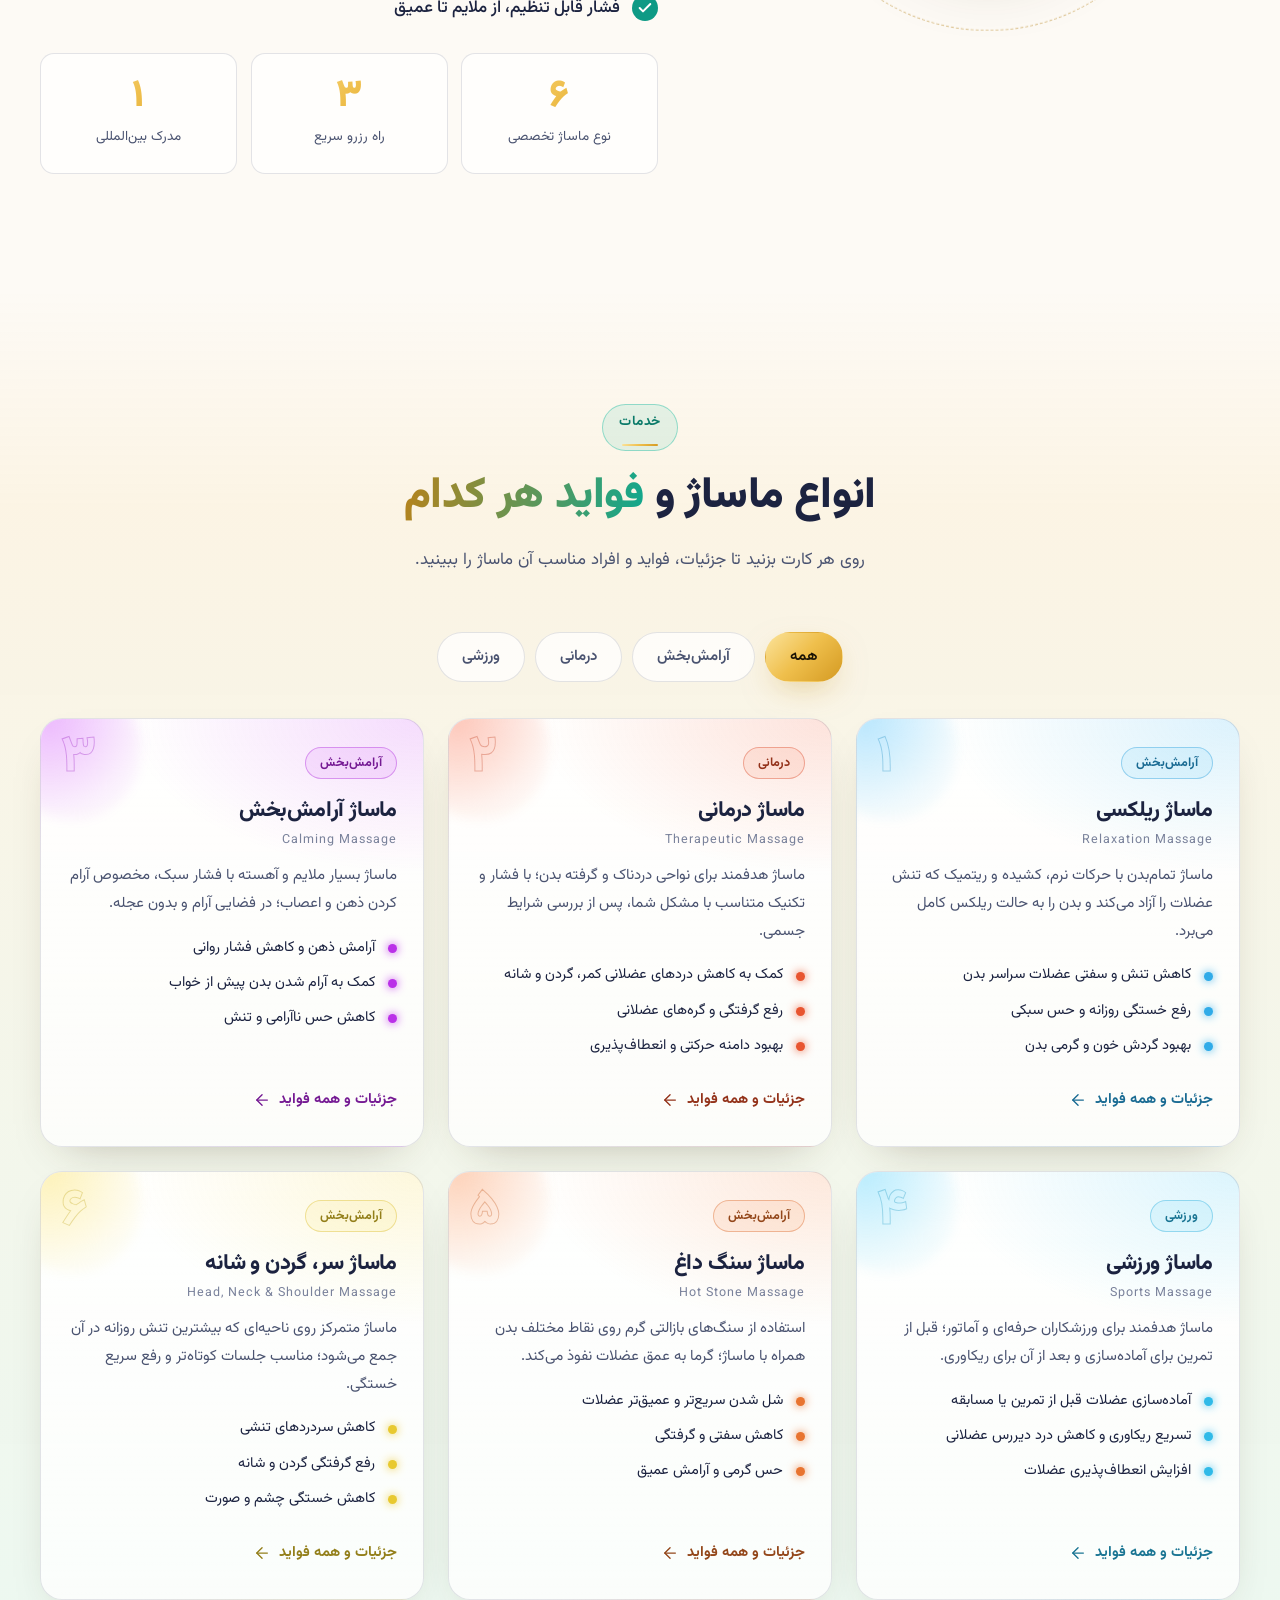
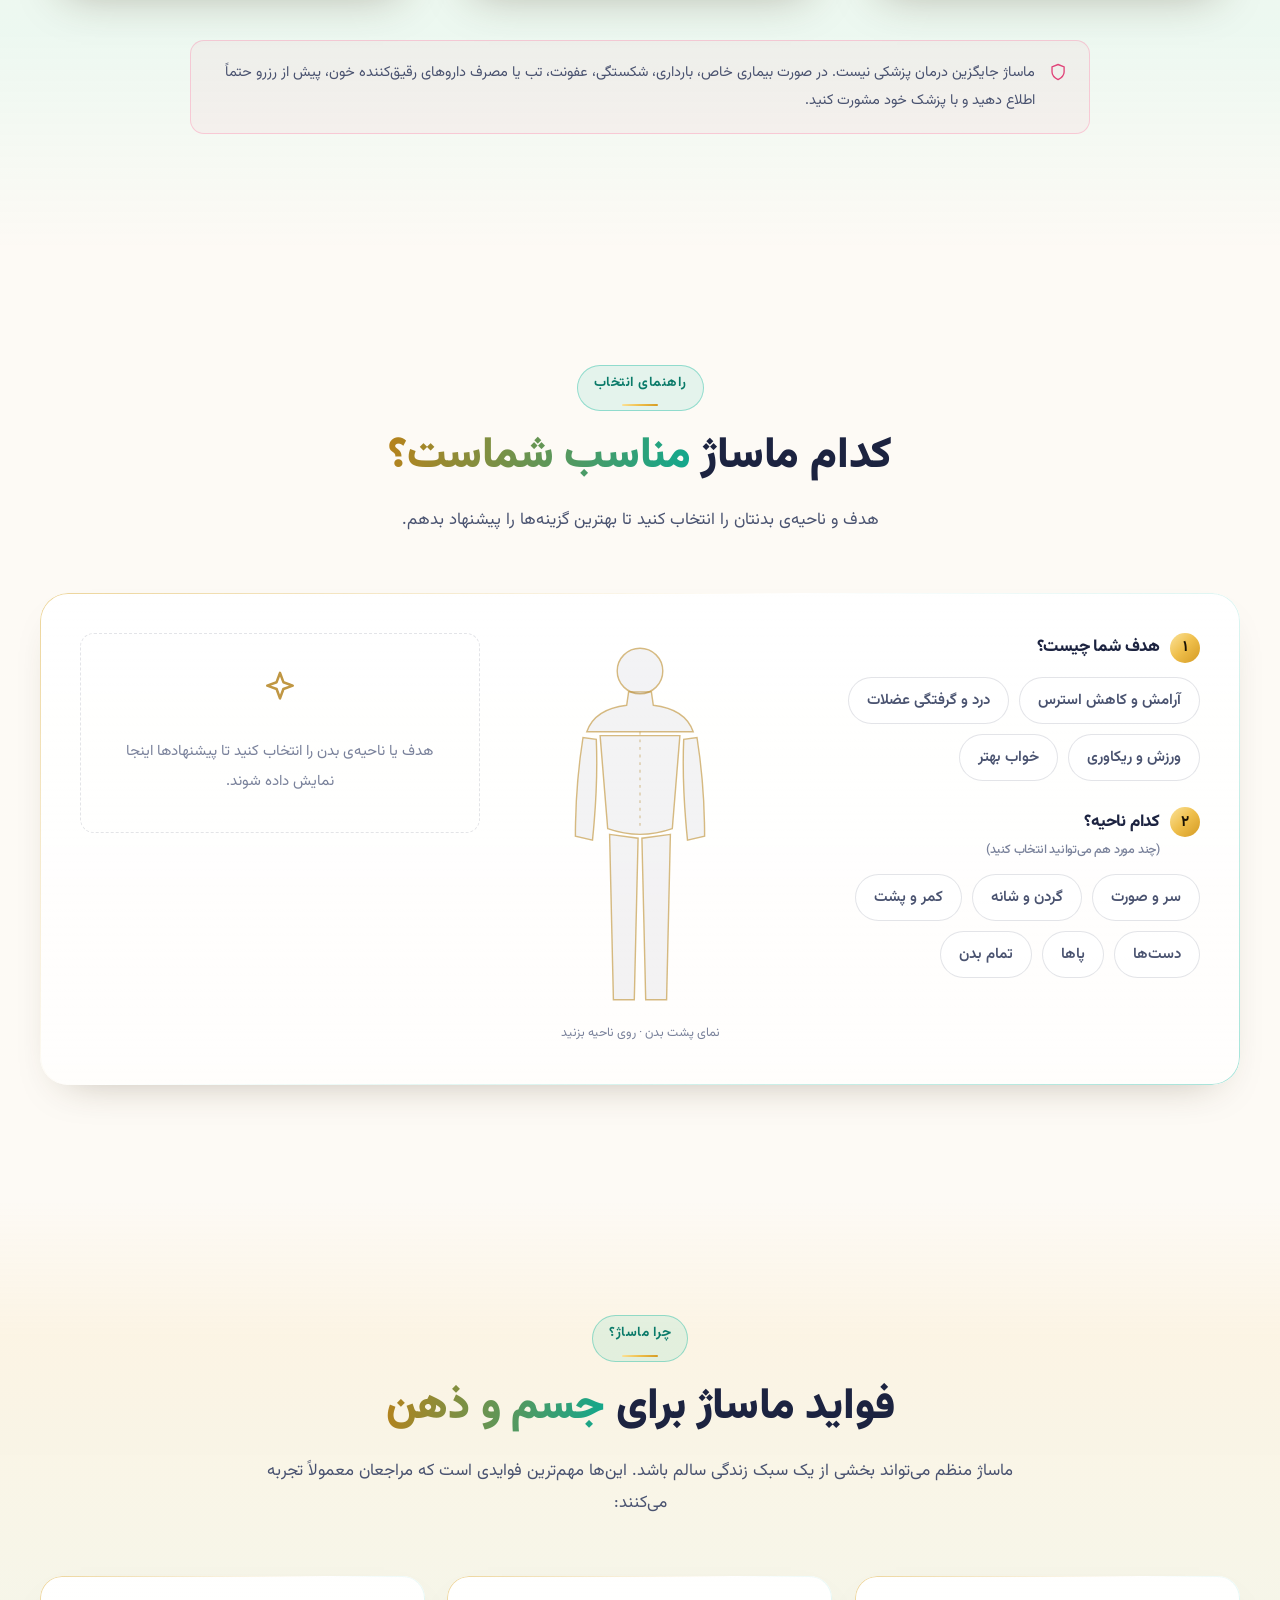
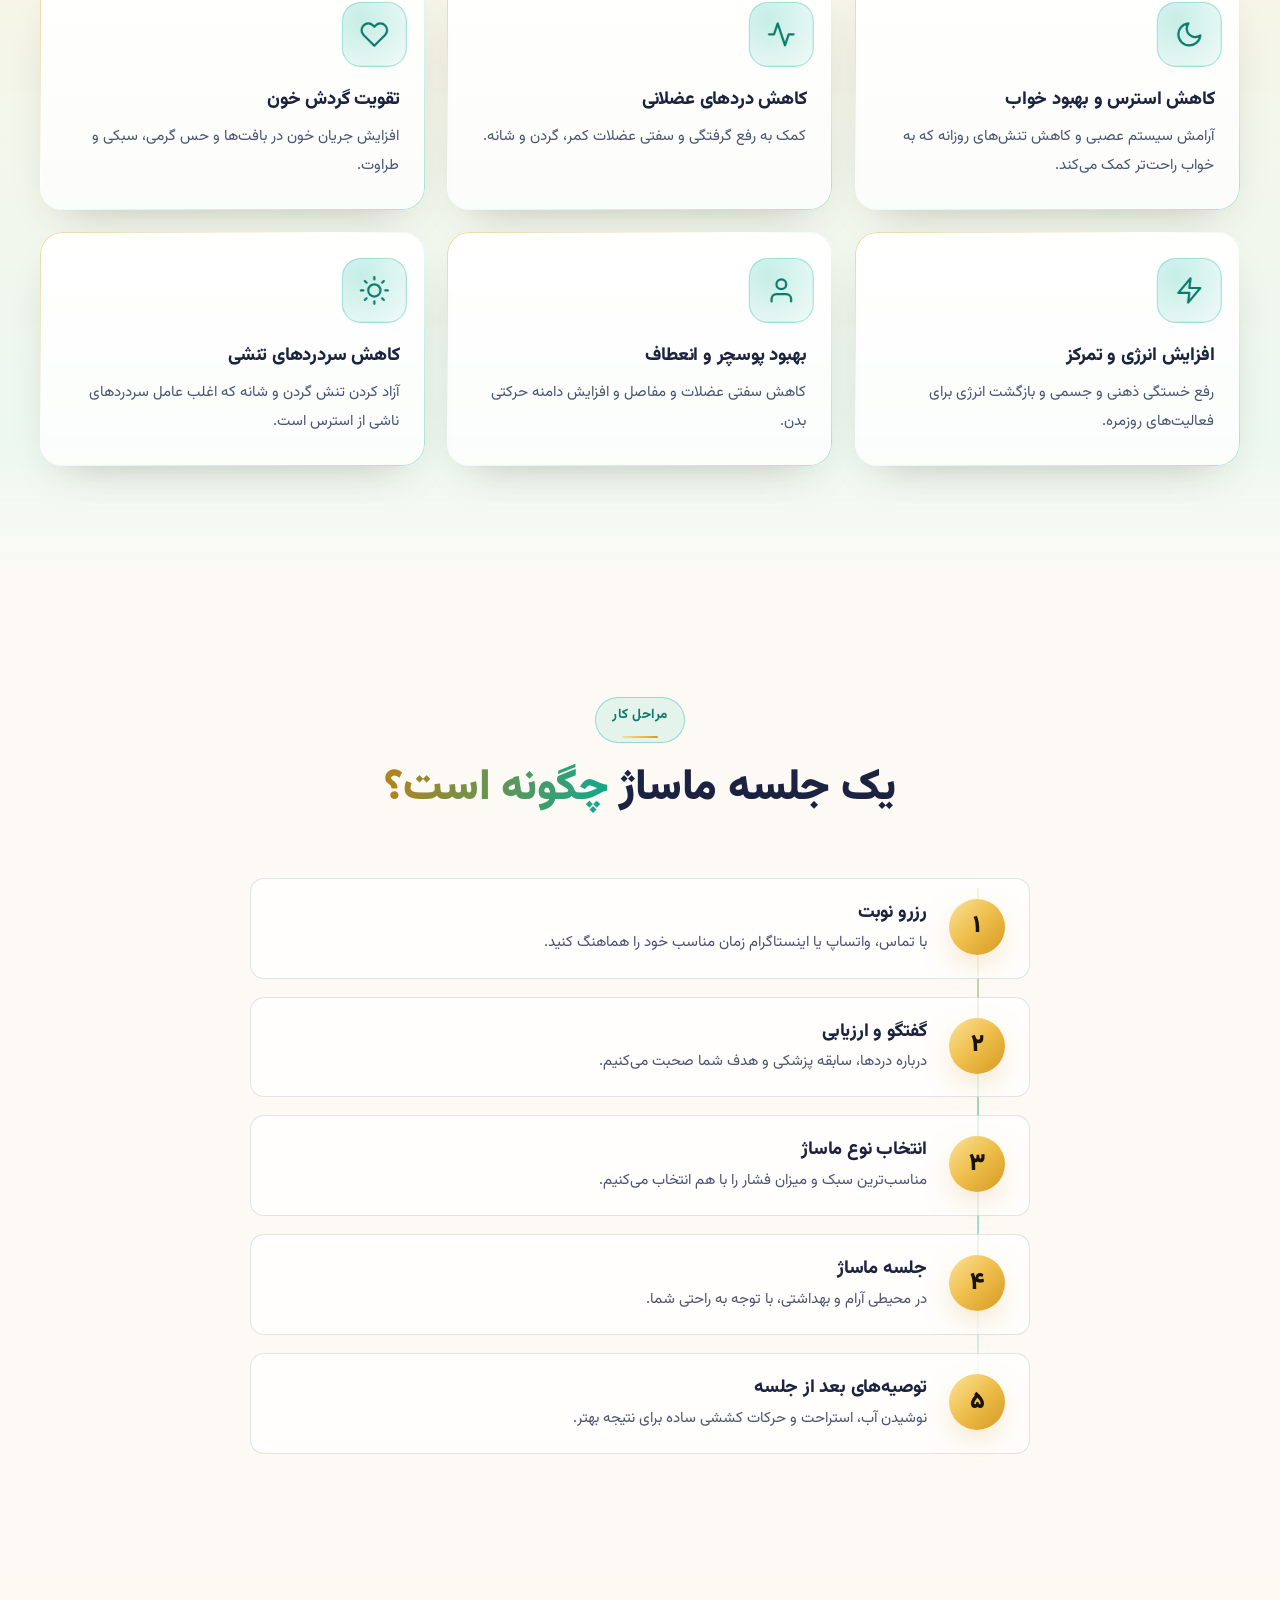
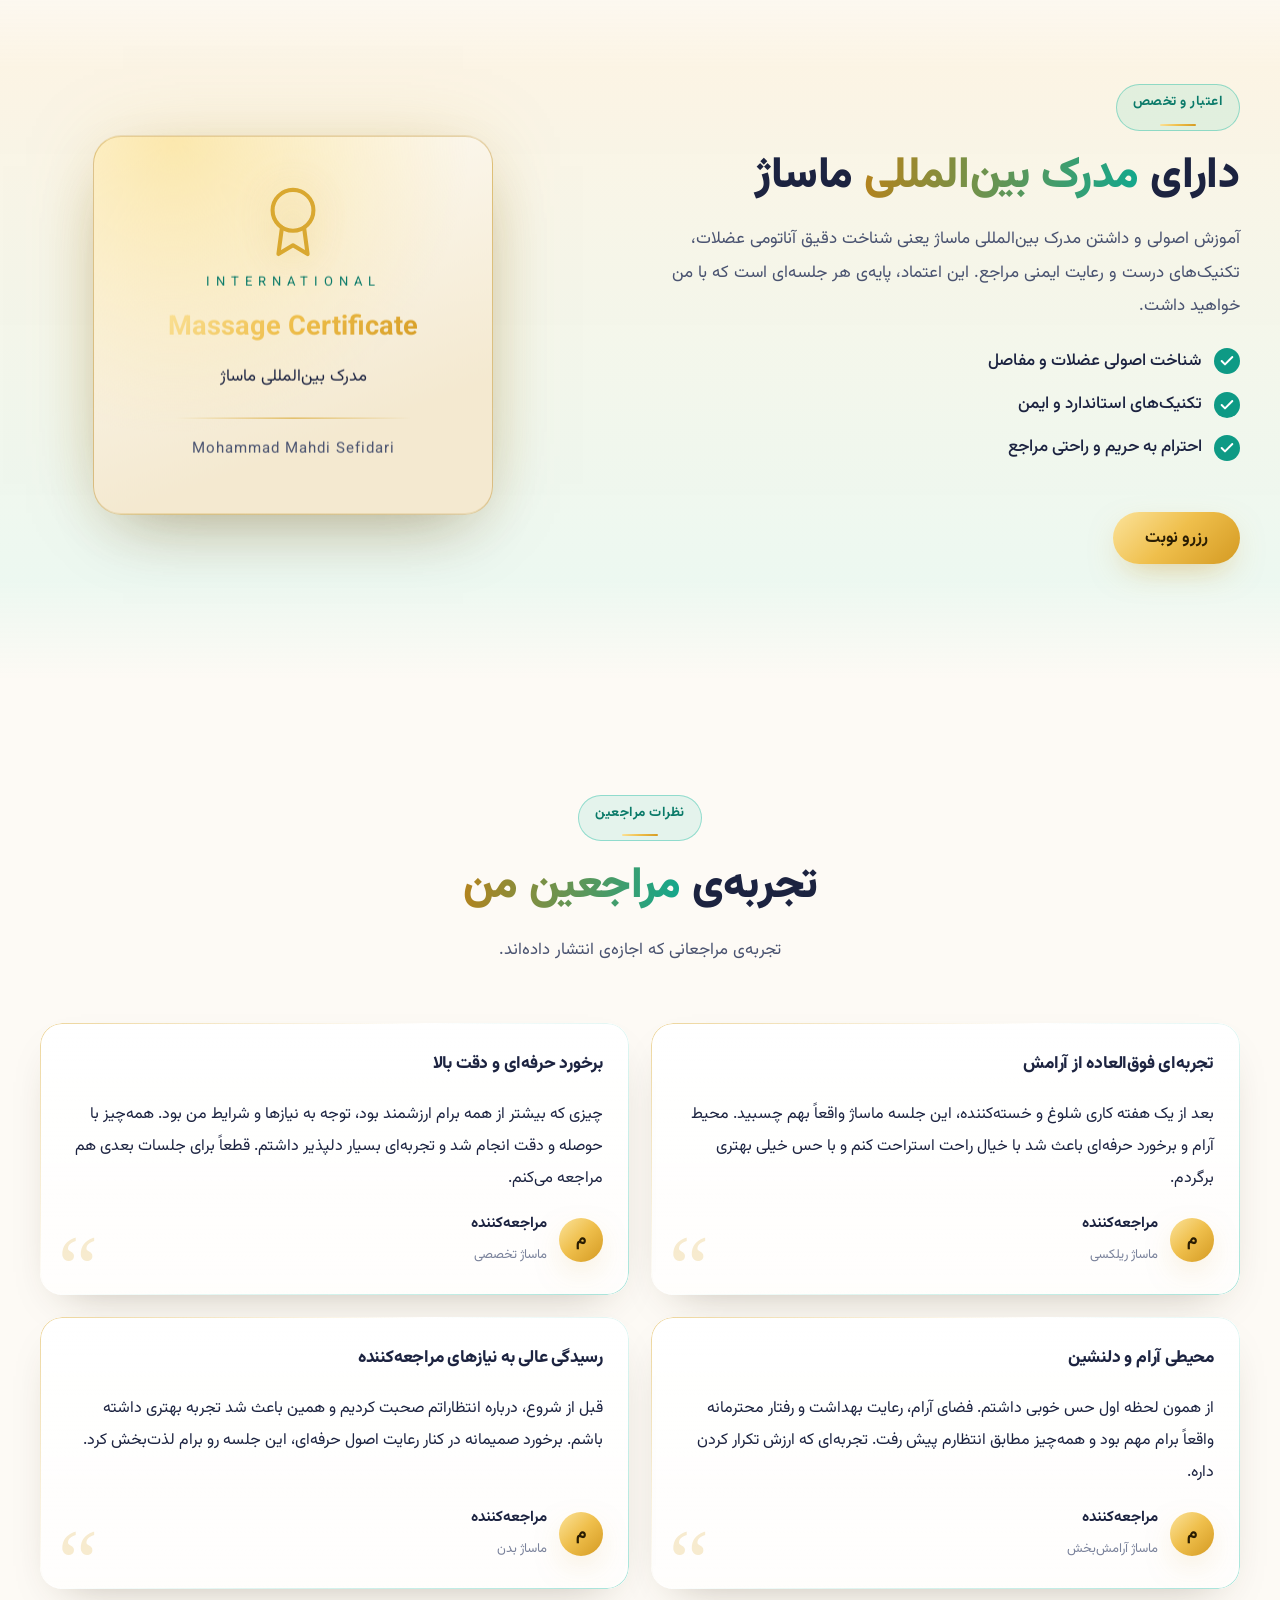
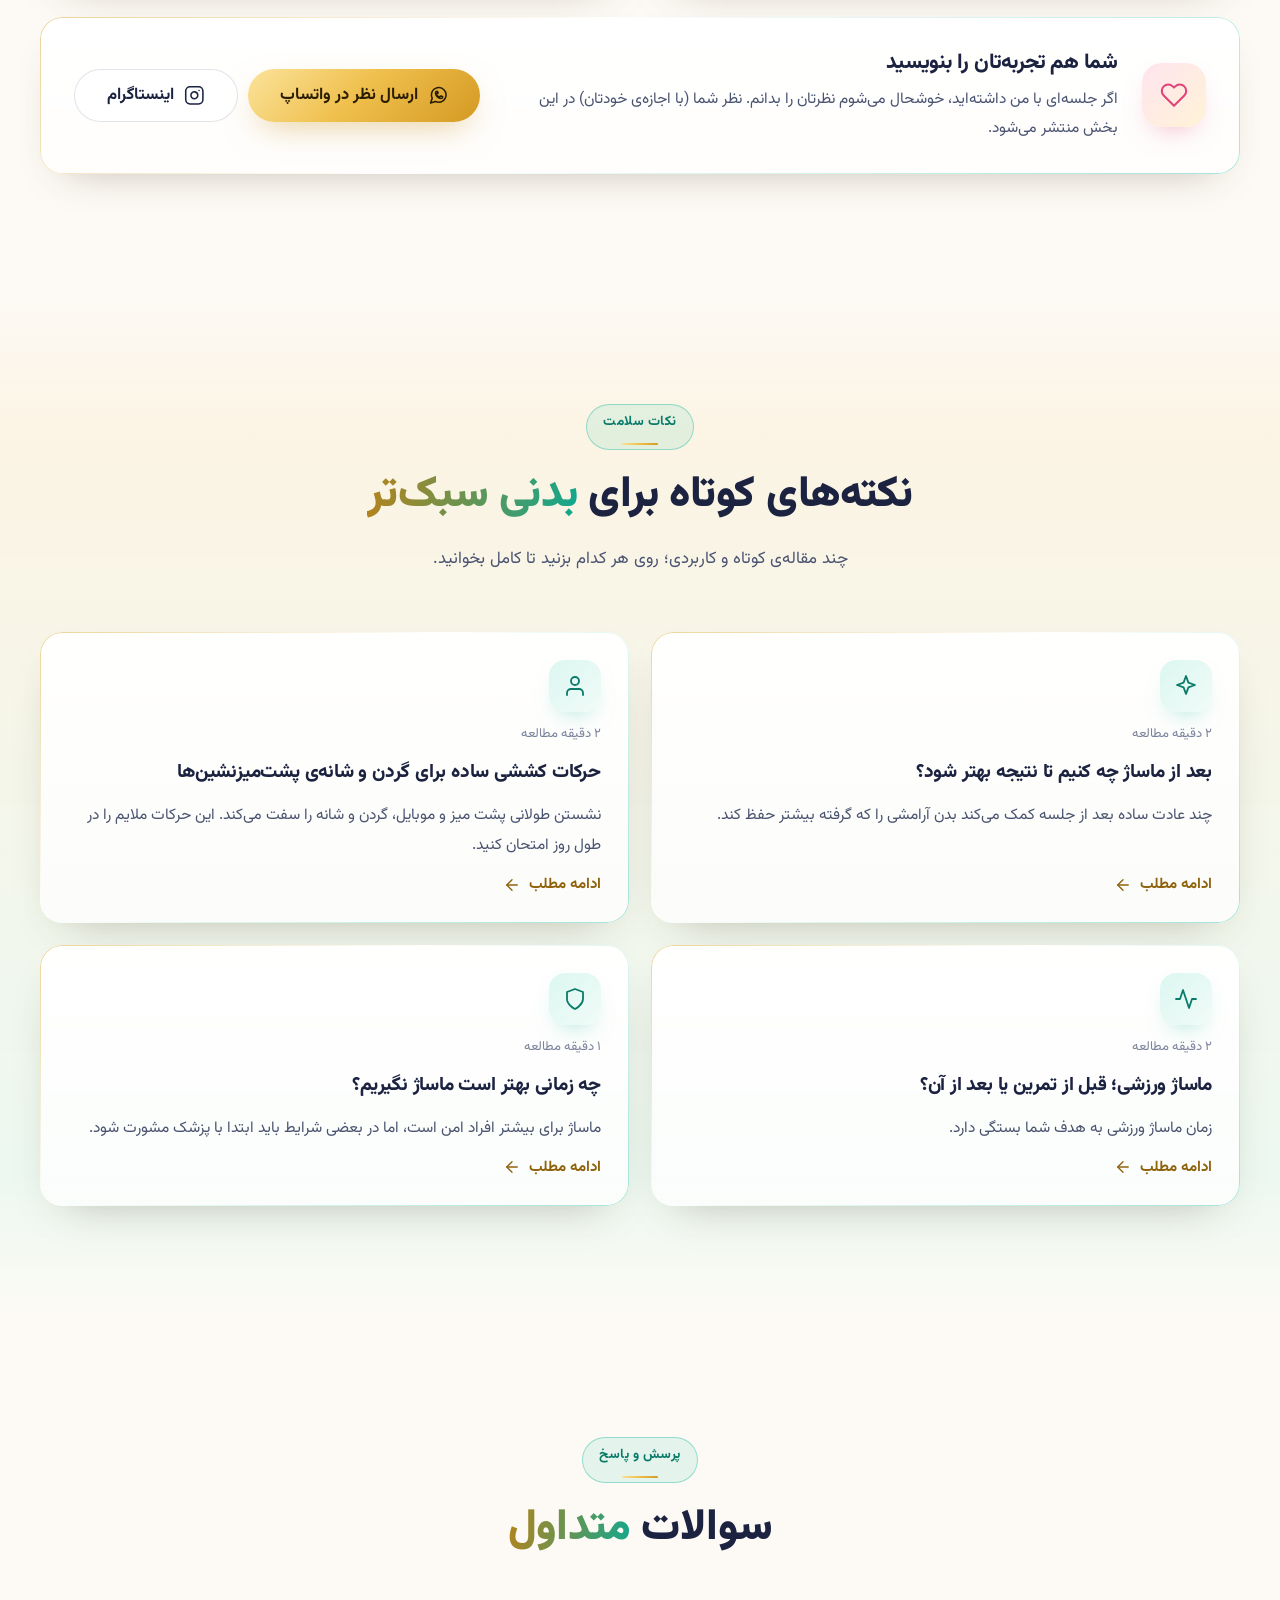
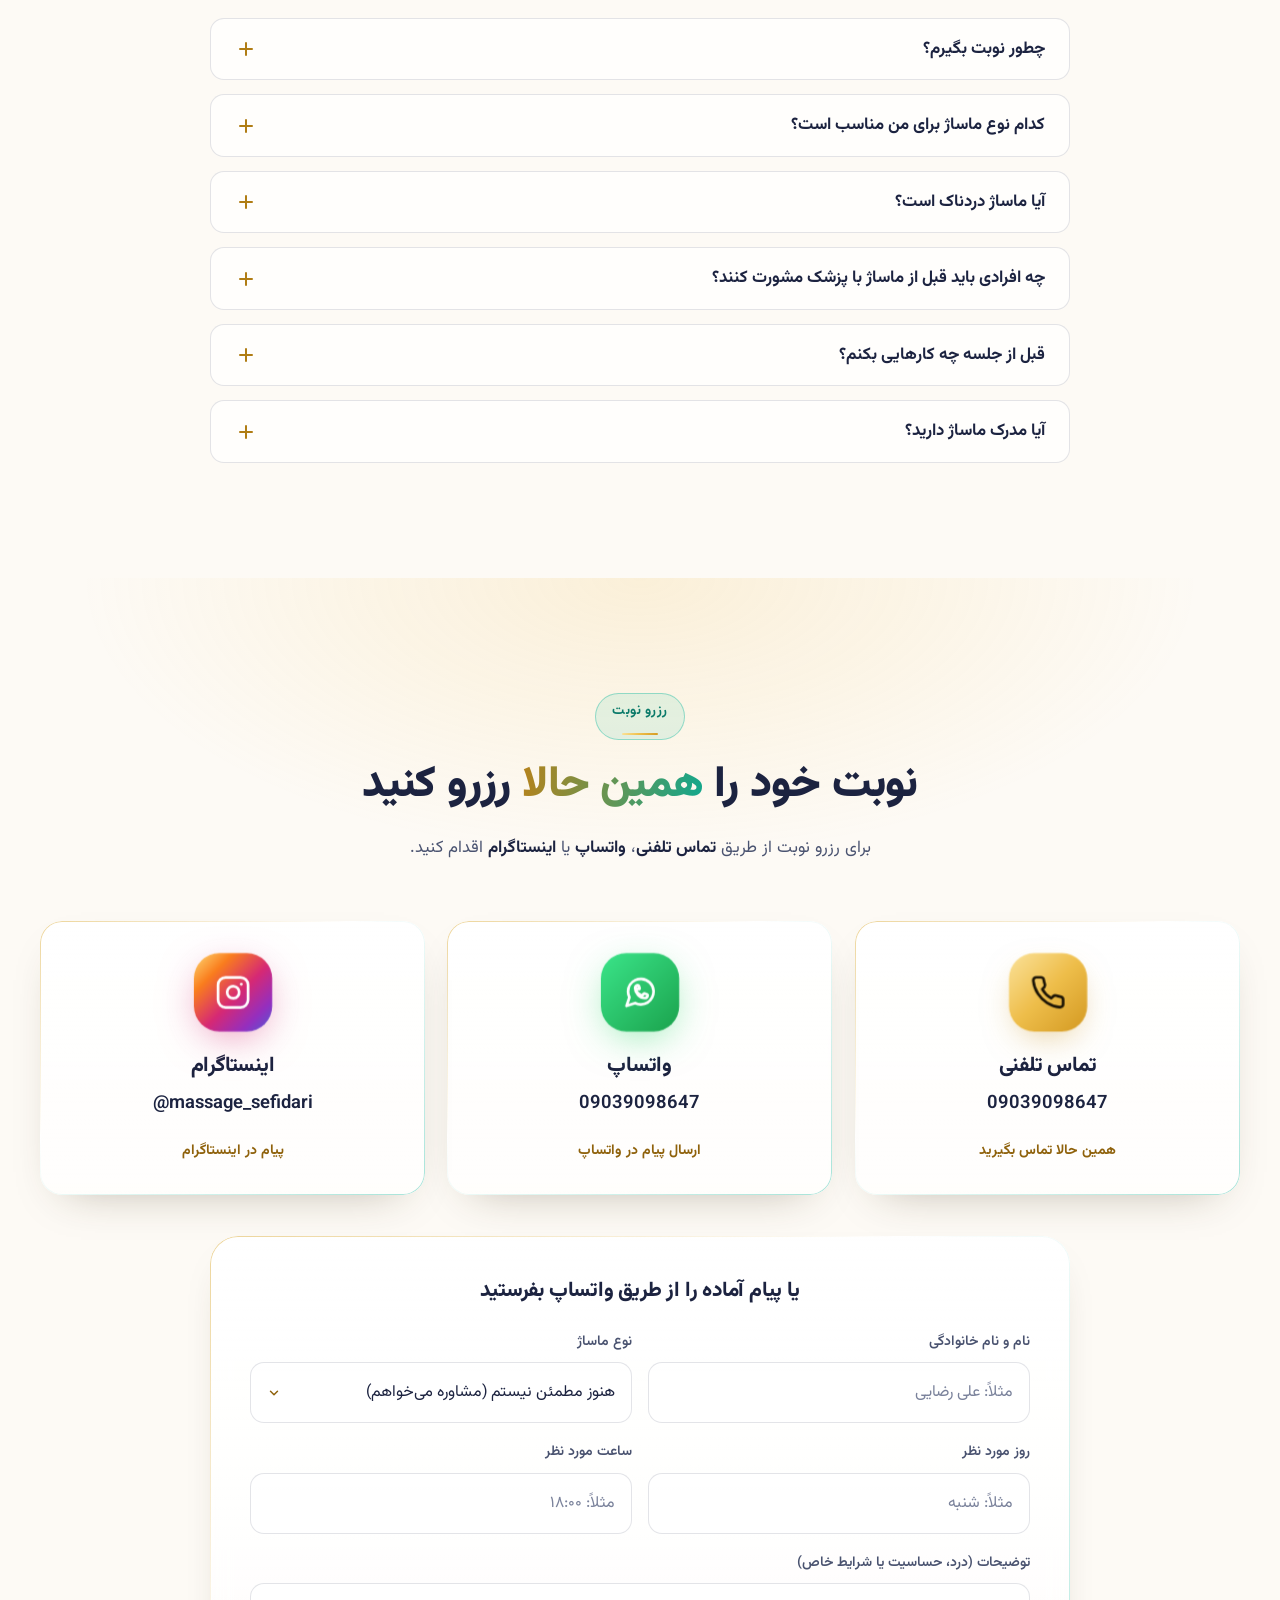
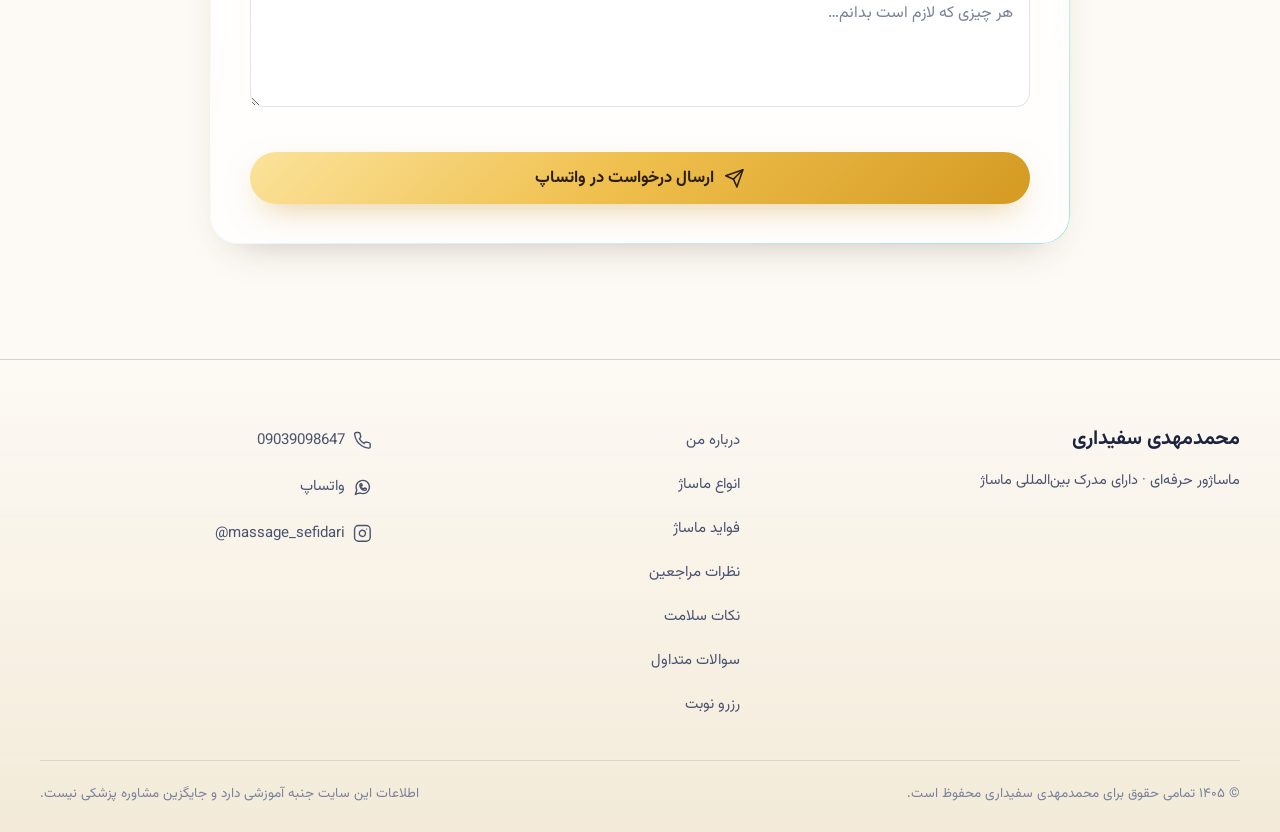
==== commit ba286efe: "Update index.html" ====
--- a/index.html
+++ b/index.html
@@ -2,6 +2,7 @@
 <html lang="fa" dir="rtl">
 <head>
   <meta name="google-site-verification" content="u9AXCNI9Gu0KHu3hOCvZxzFp2SDl0p2k9GLyIDBRvd4" />
+  <meta name="google-site-verification" content="3-jyzo30oeIPT-BLTo74-fT5vcRhdfa4F_puLDC4Whg" />
   <meta charset="UTF-8">
   <meta name="viewport" content="width=device-width, initial-scale=1, viewport-fit=cover">
   <title>محمدمهدی سفیداری | ماساژور حرفه‌ای با مدرک بین‌المللی</title>
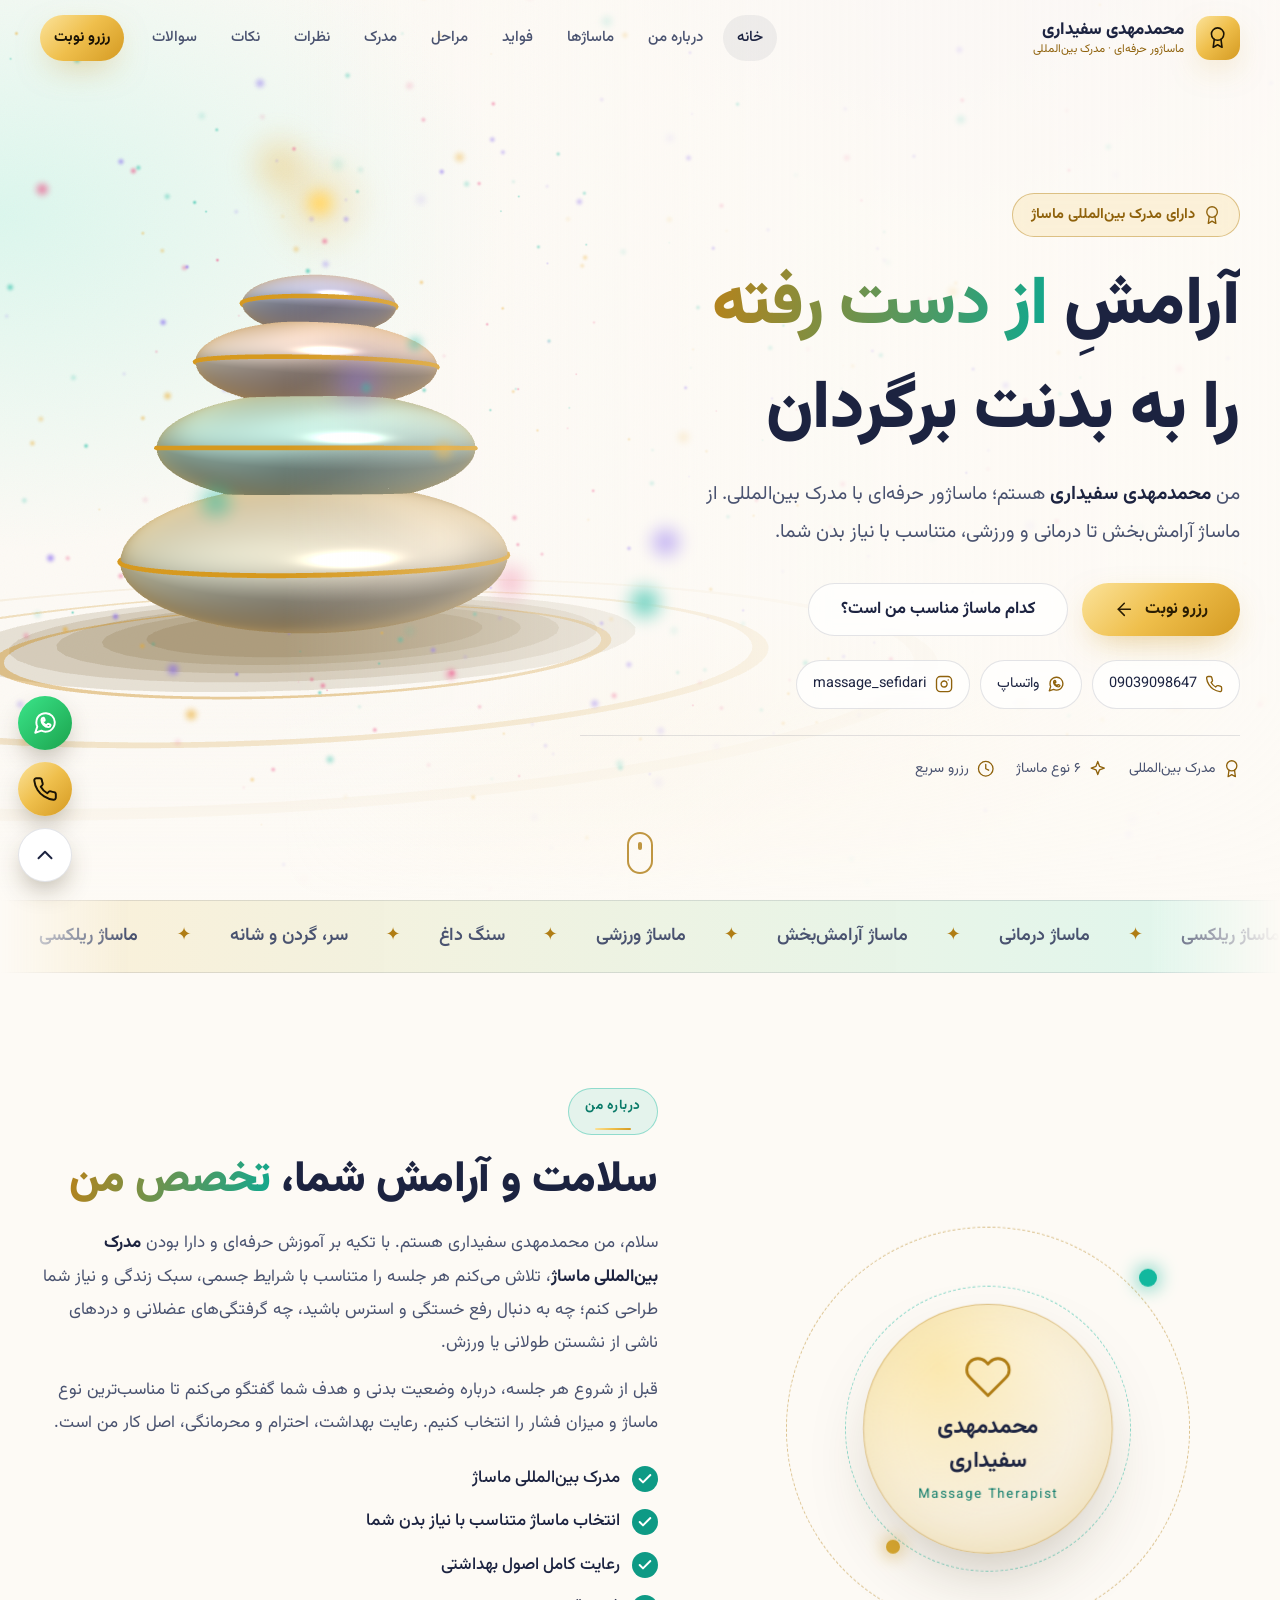
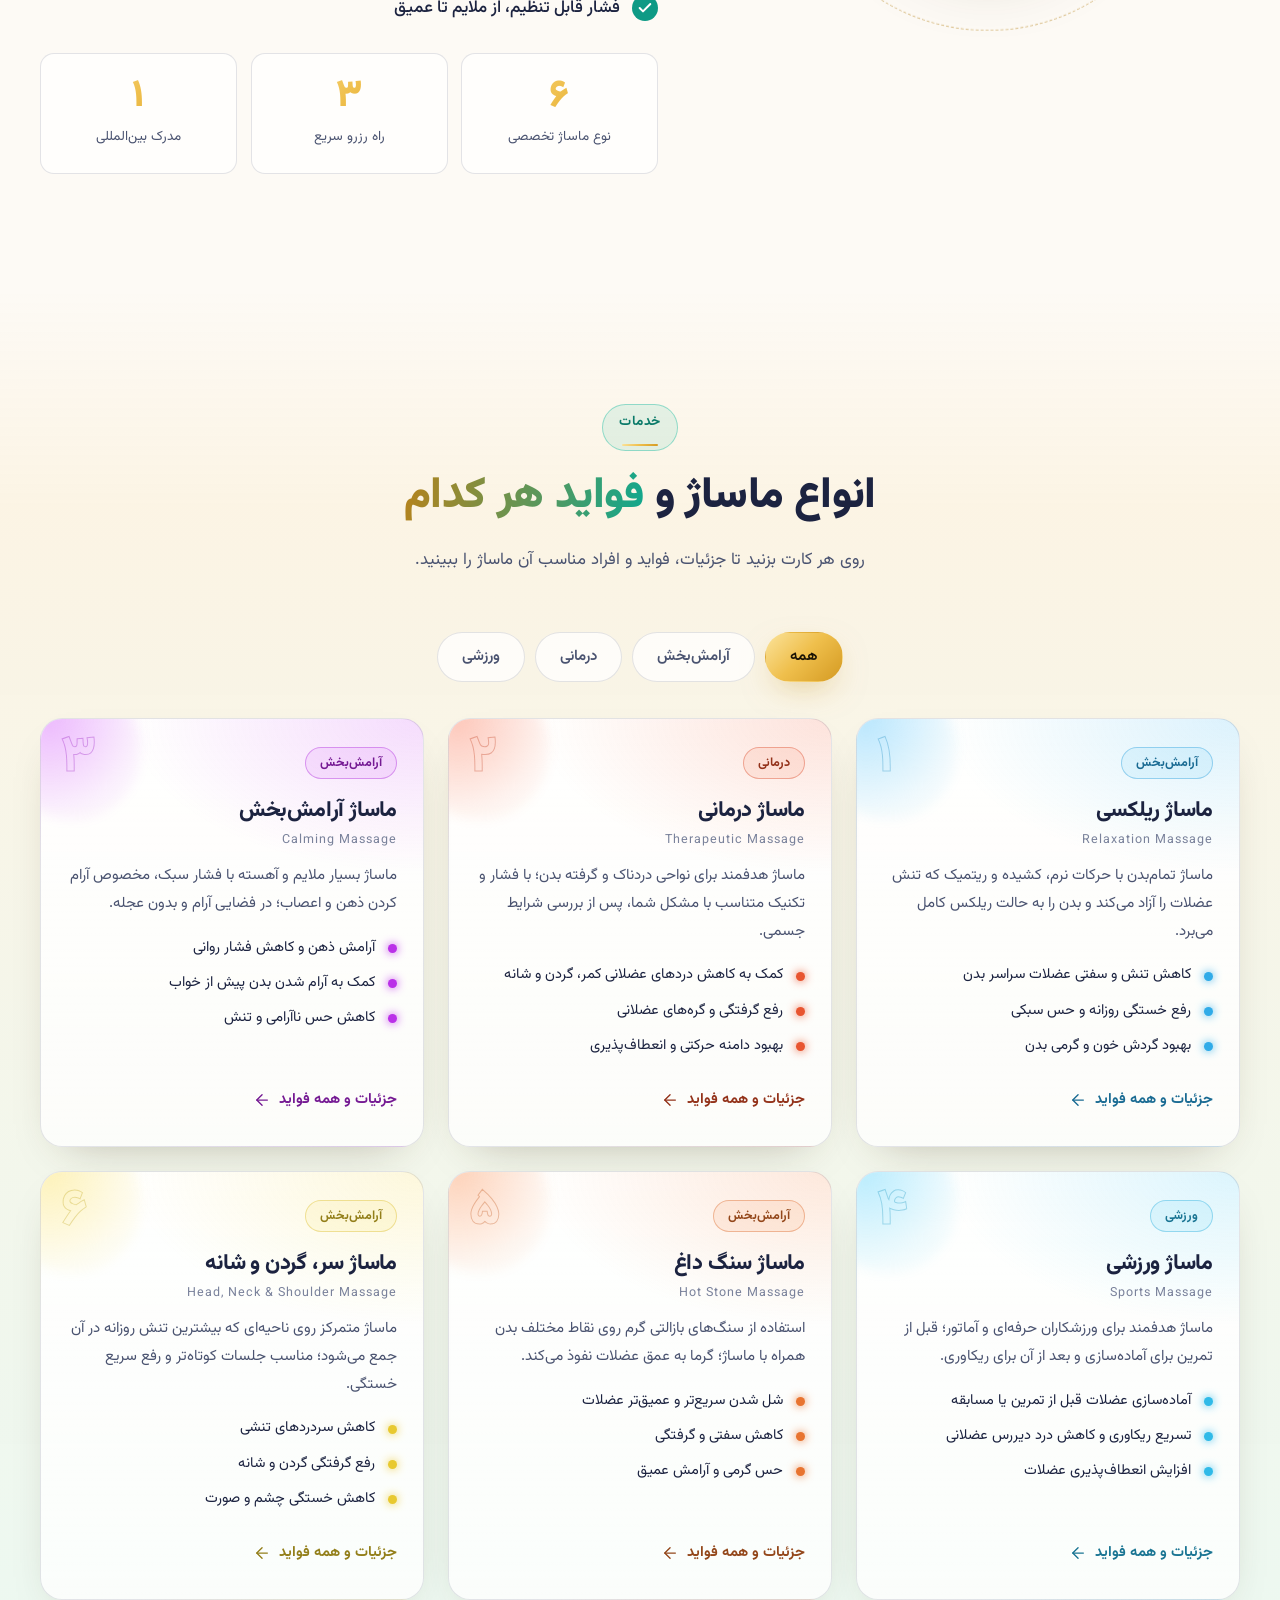
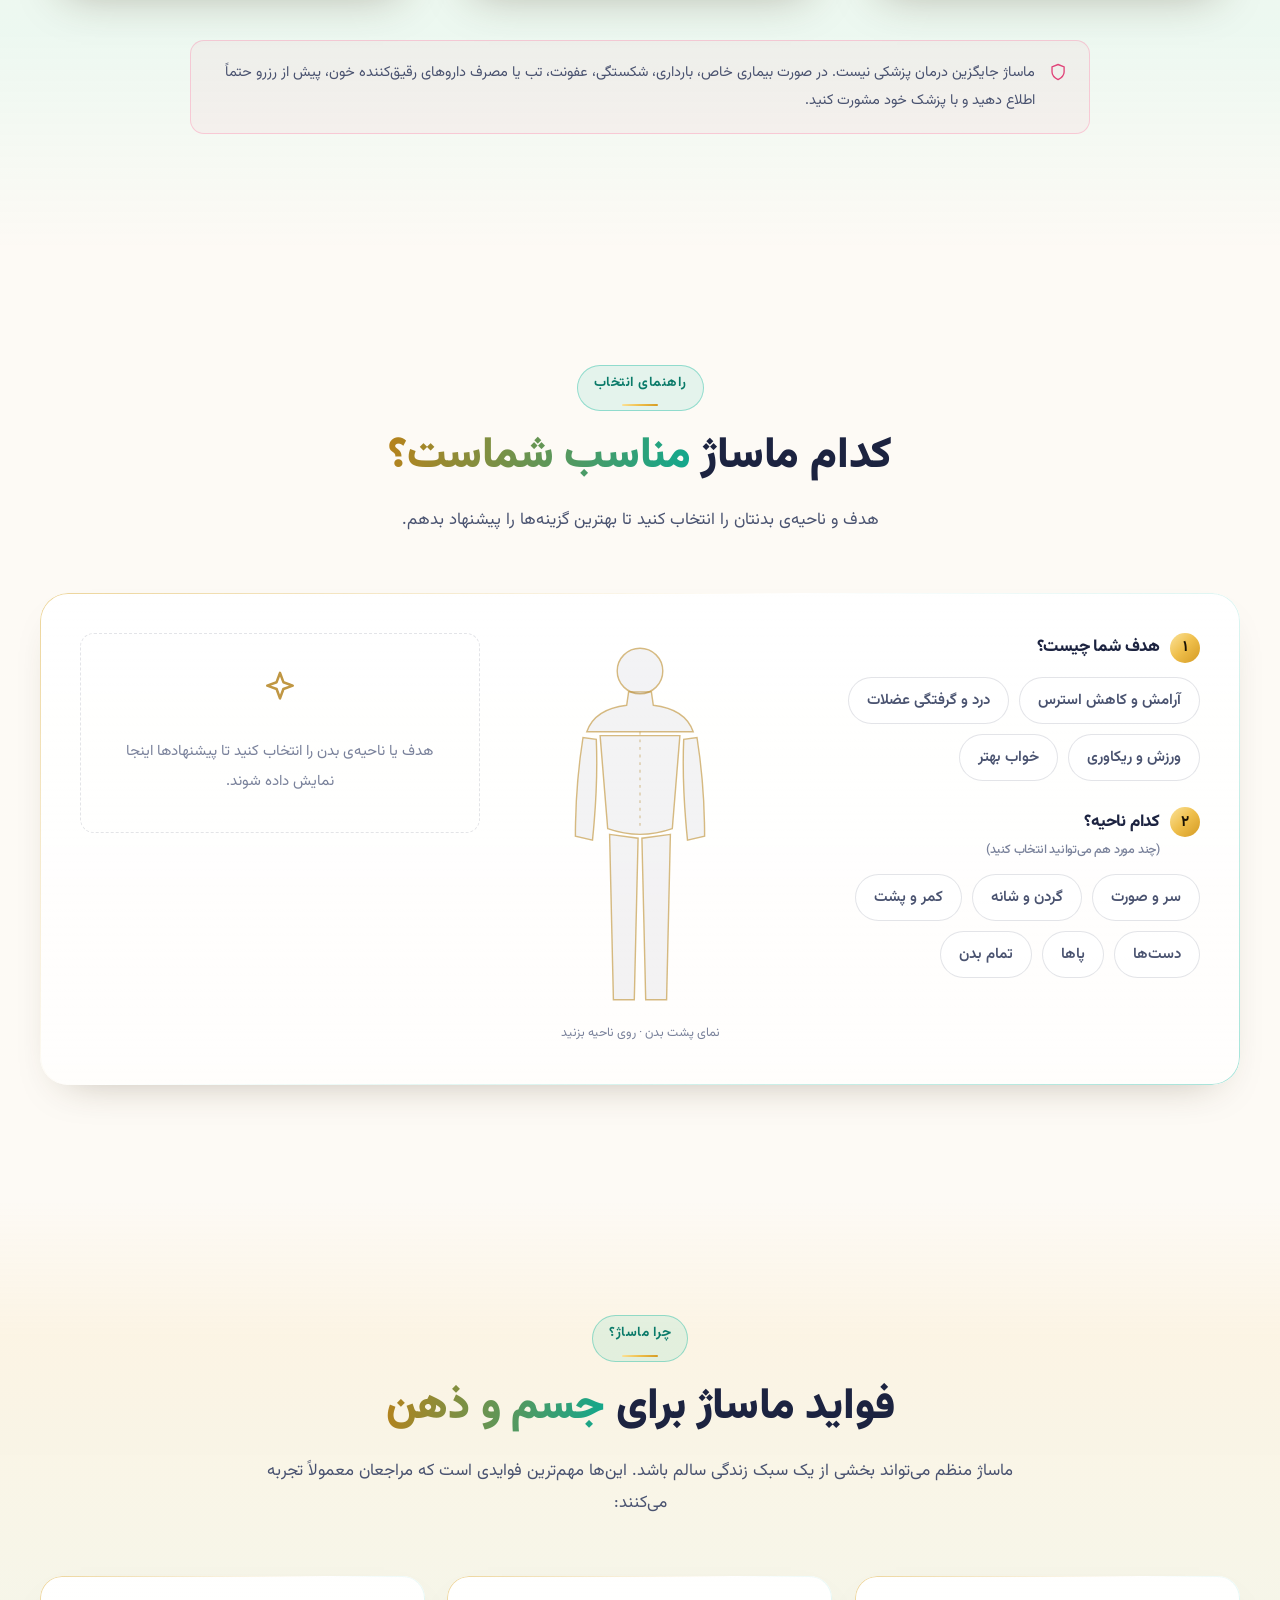
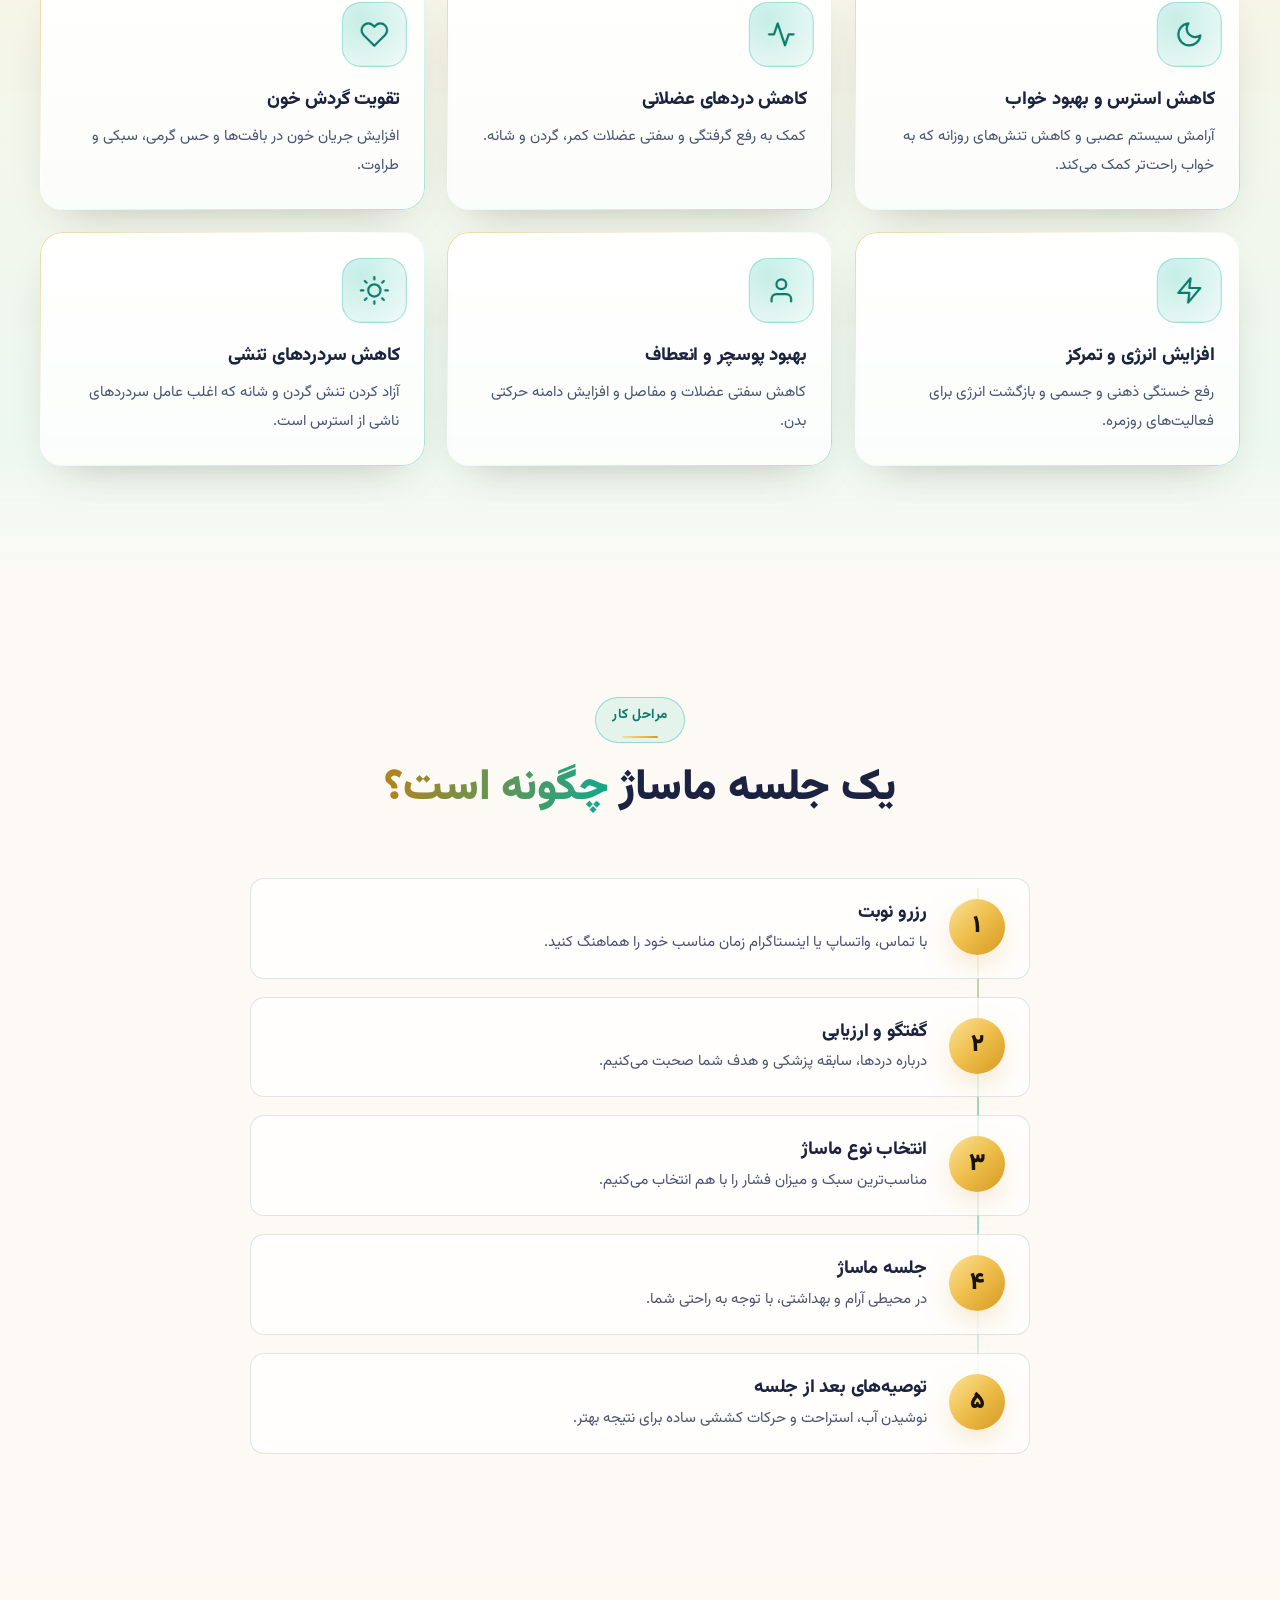
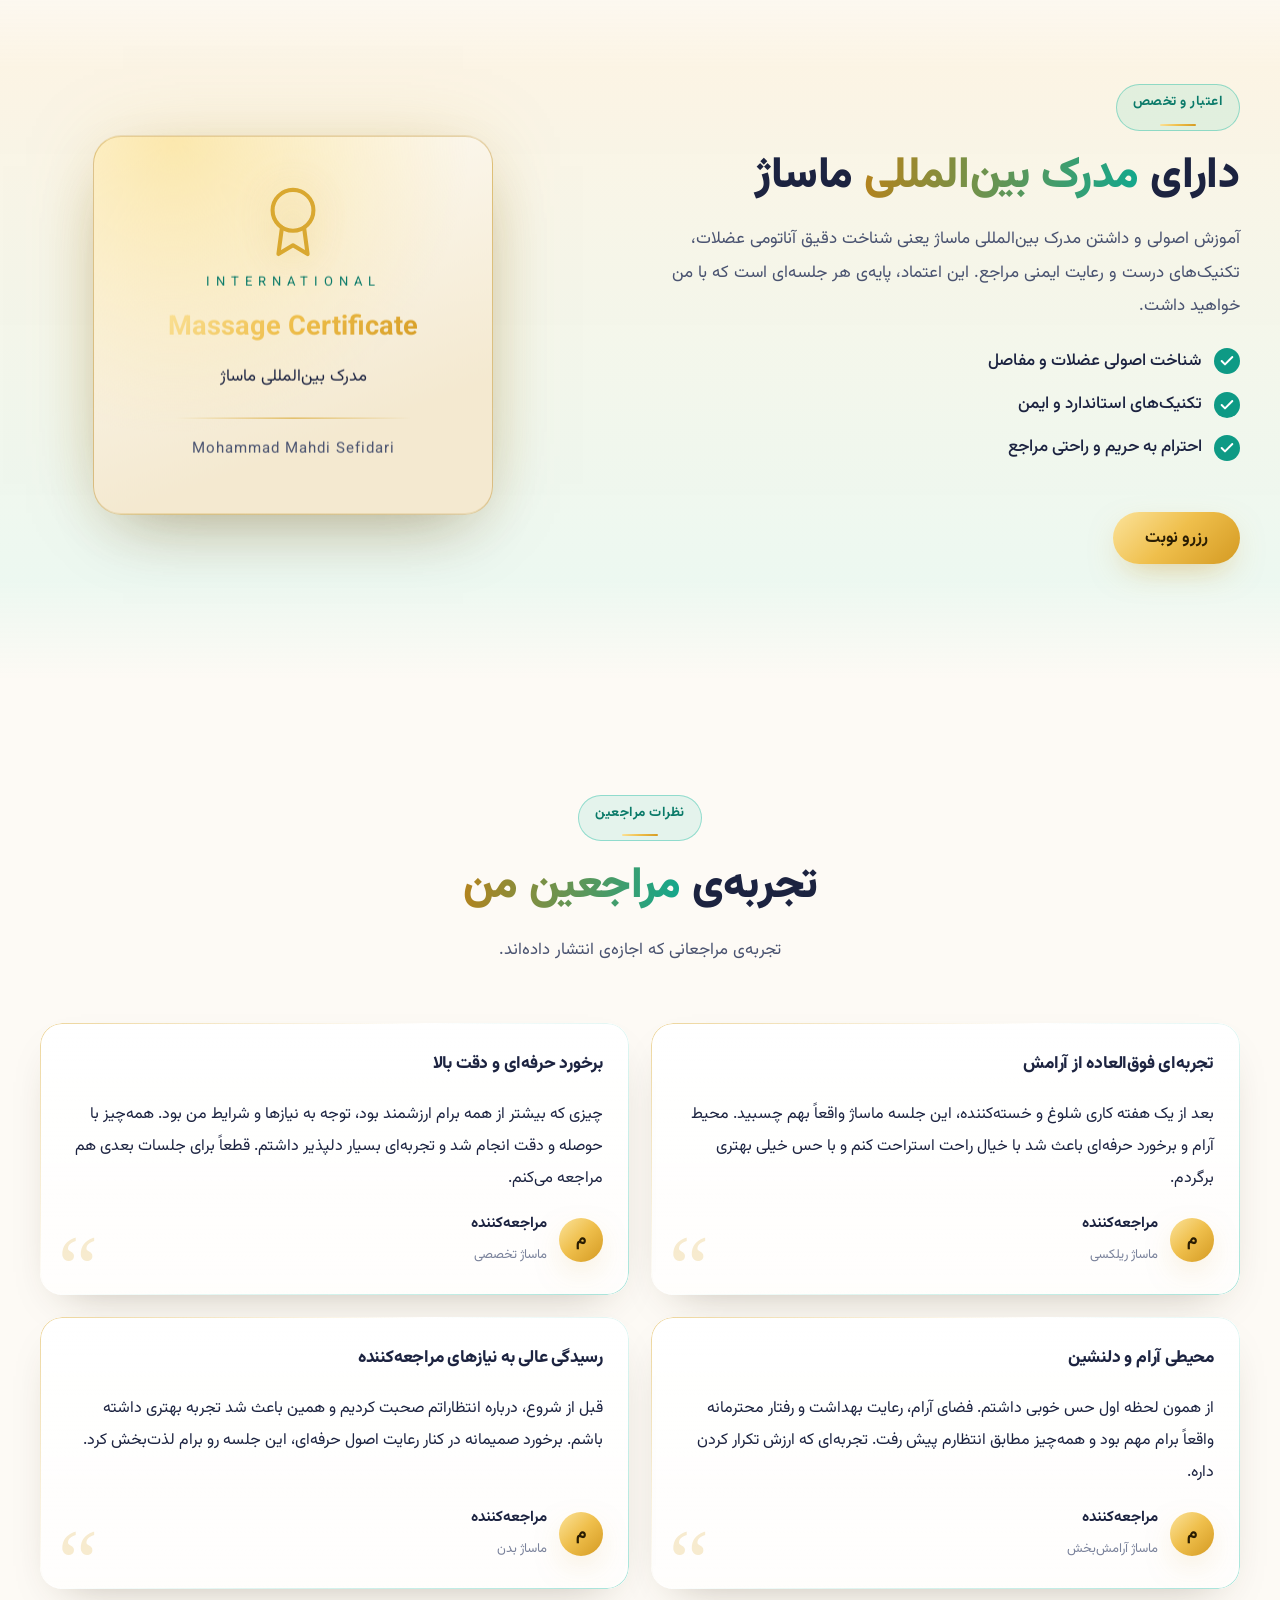
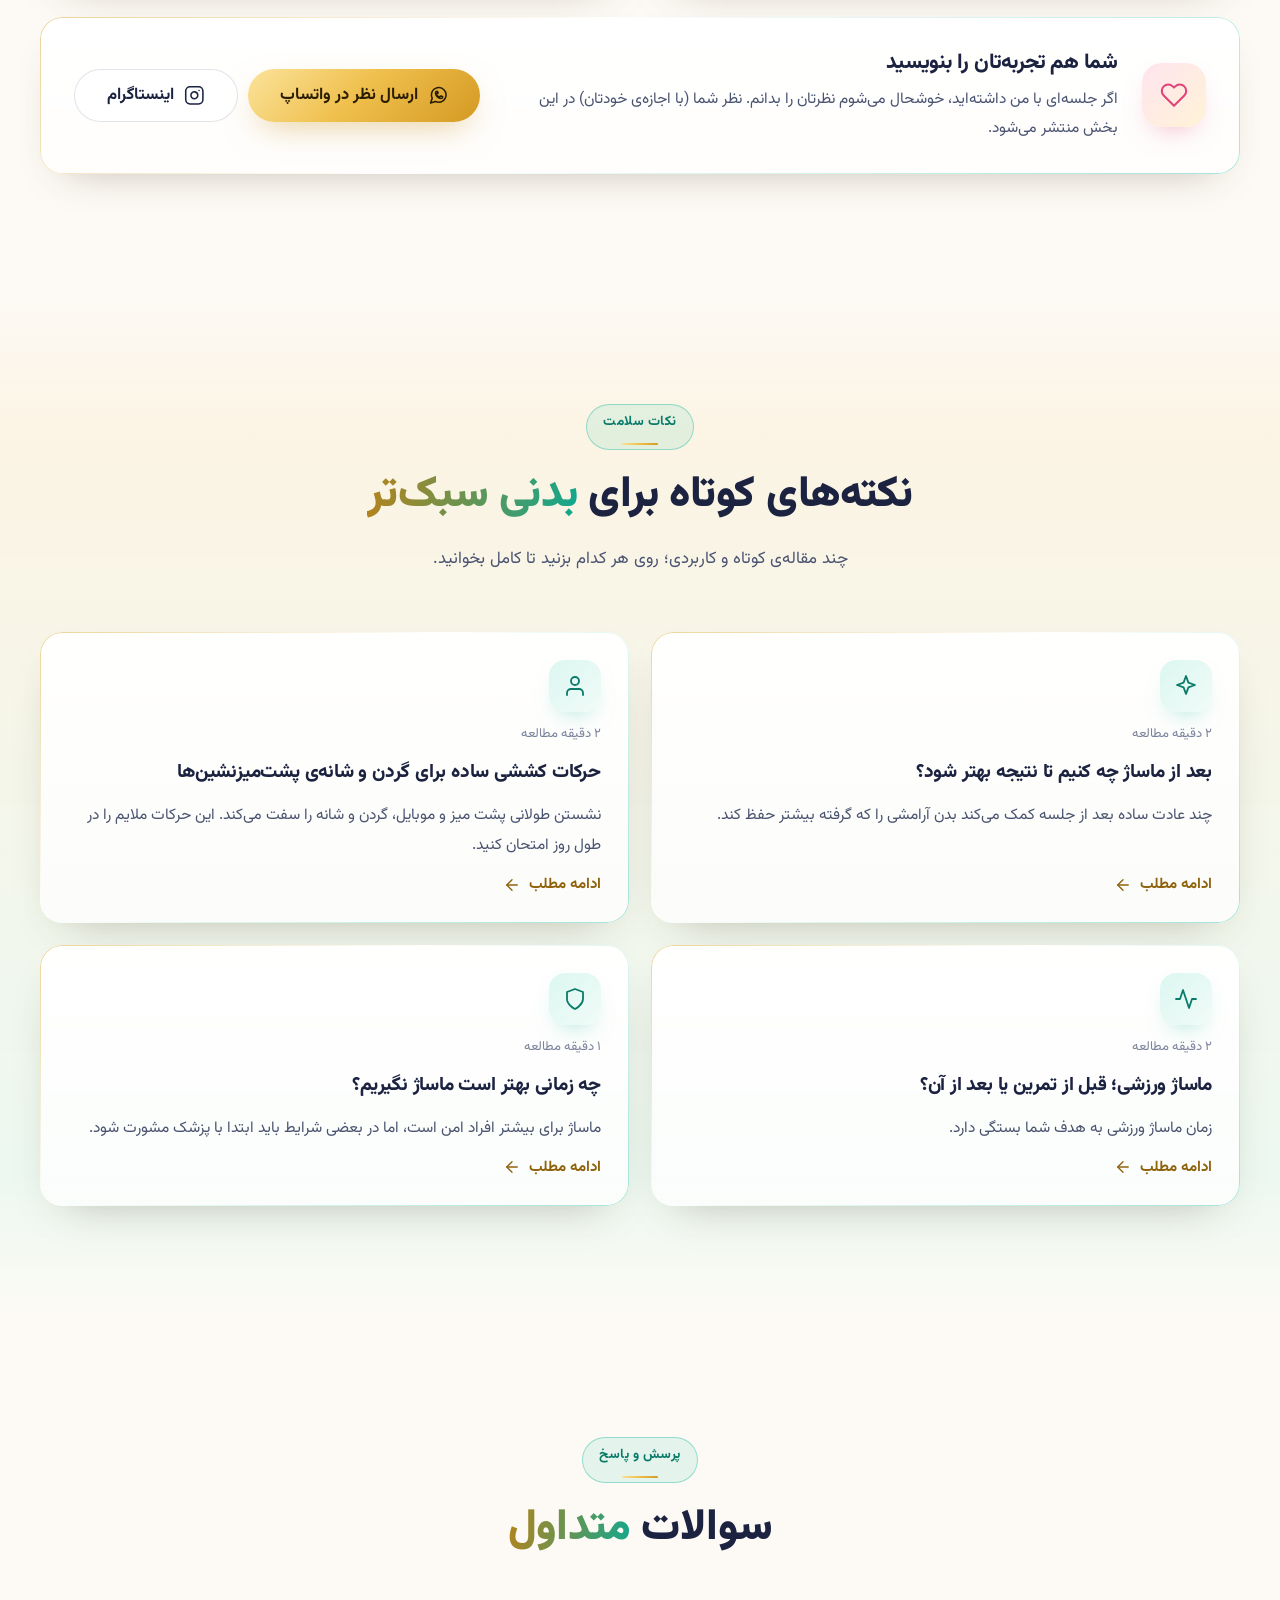
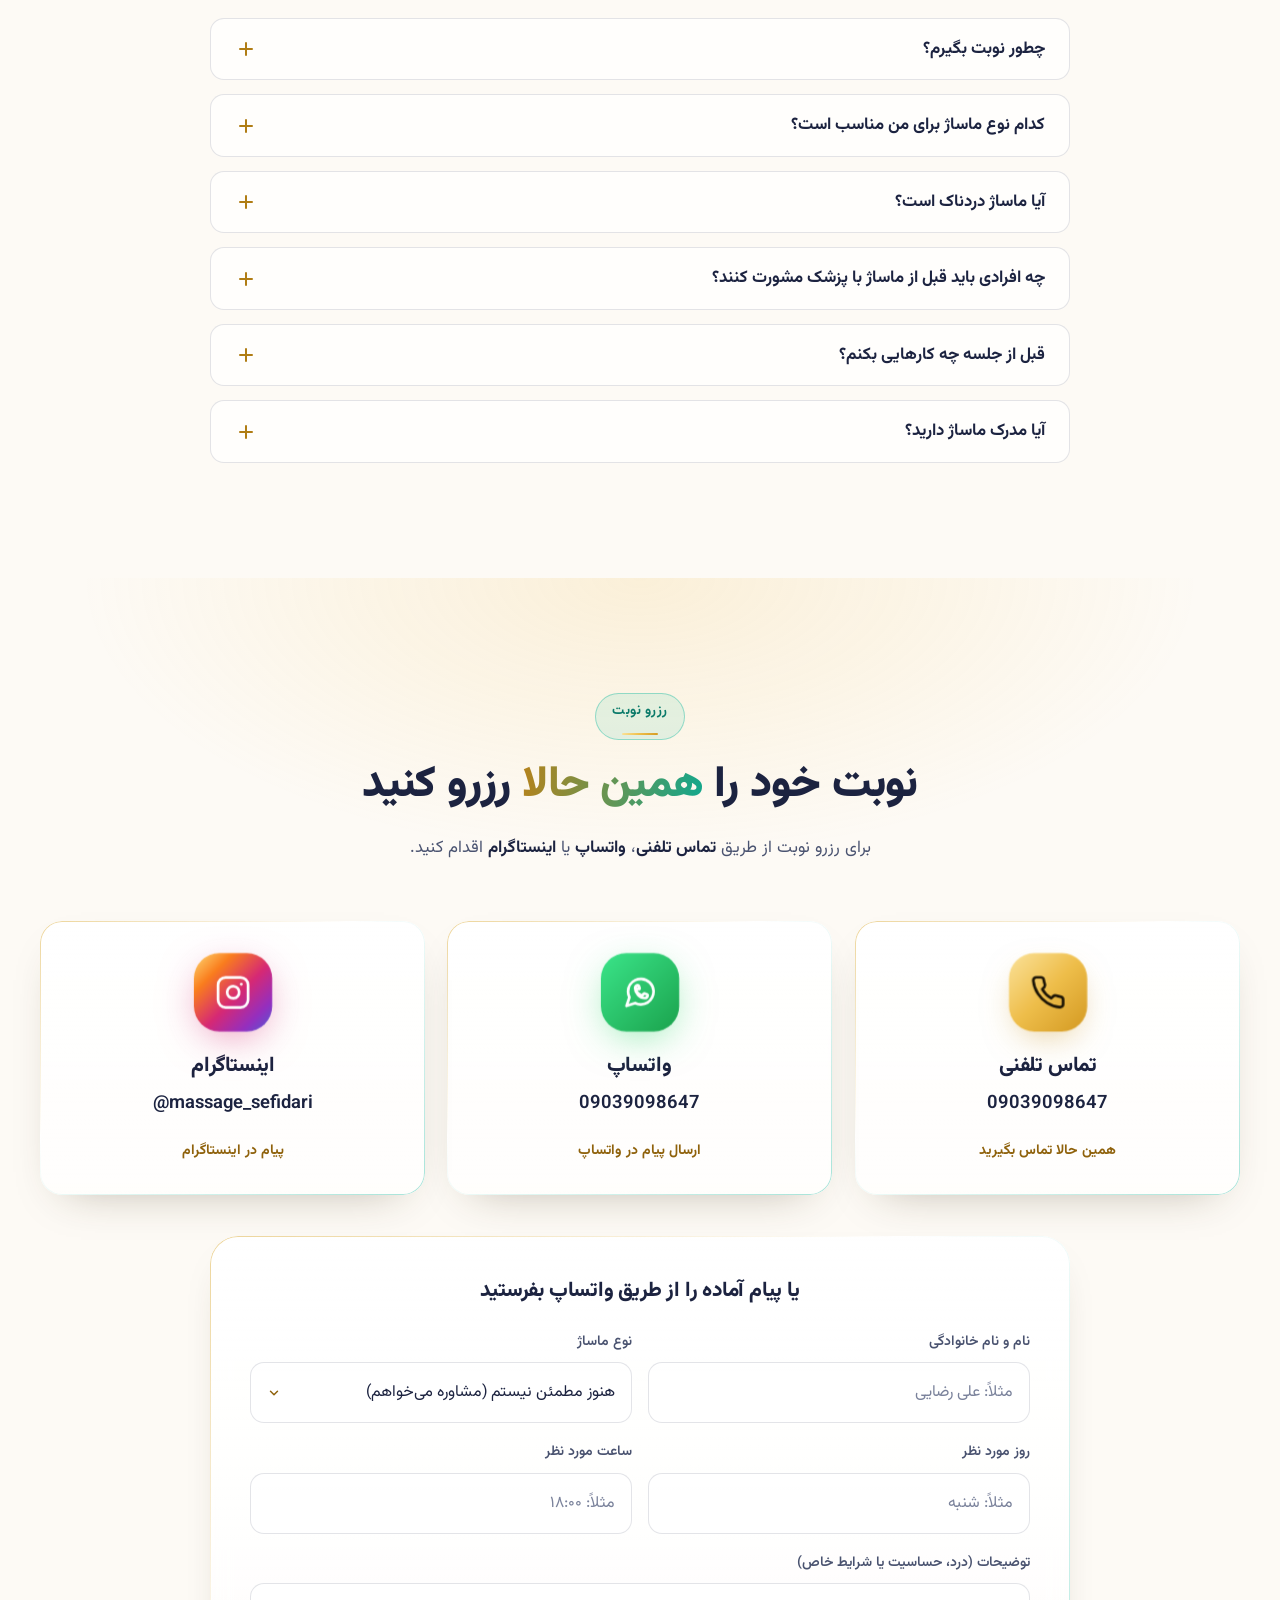
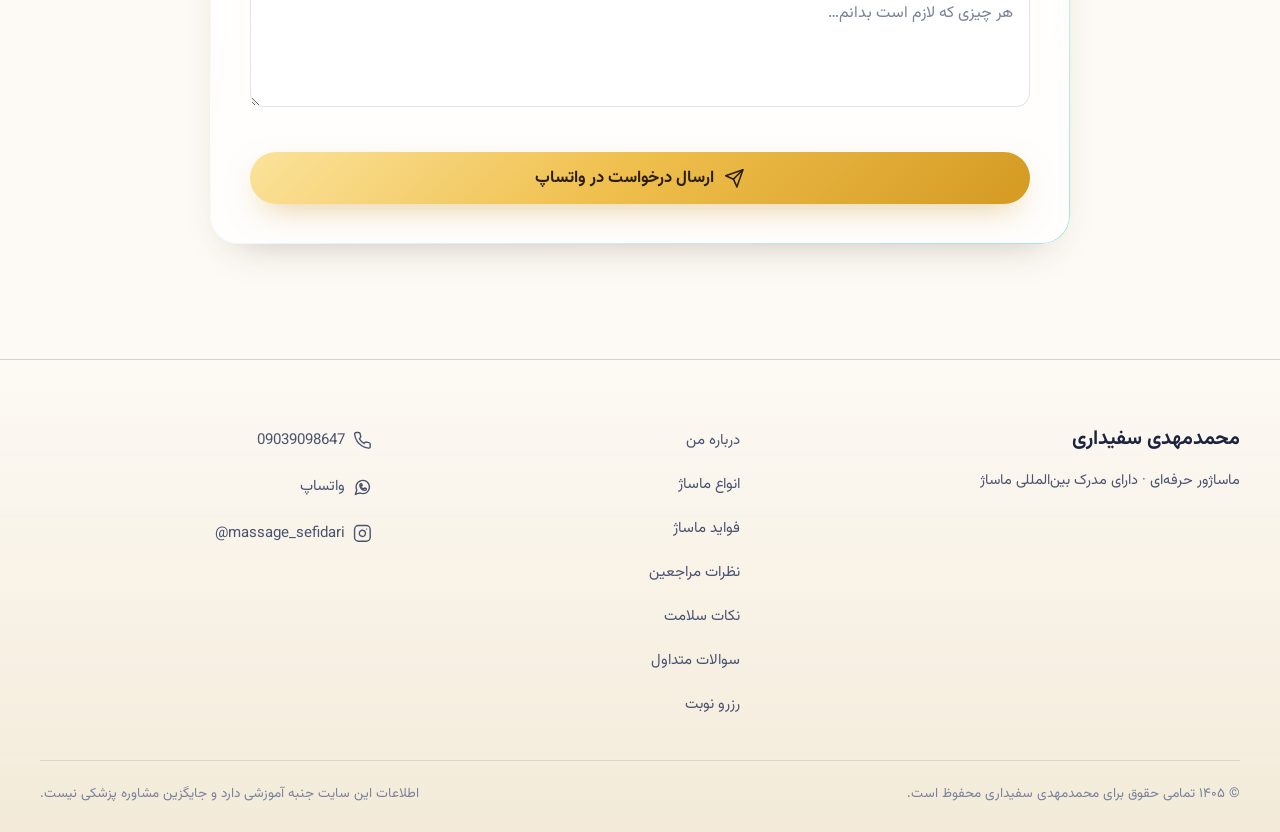
==== commit 14ff4e7f: "Update index.html" ====
--- a/index.html
+++ b/index.html
@@ -3,6 +3,7 @@
 <head>
   <meta name="google-site-verification" content="u9AXCNI9Gu0KHu3hOCvZxzFp2SDl0p2k9GLyIDBRvd4" />
   <meta name="google-site-verification" content="3-jyzo30oeIPT-BLTo74-fT5vcRhdfa4F_puLDC4Whg" />
+  <meta name="google-site-verification" content="hMDCUiOz4pSw8vIj84RaBNO5FQ7UzrzlYJ99Ui4PRO8" />
   <meta charset="UTF-8">
   <meta name="viewport" content="width=device-width, initial-scale=1, viewport-fit=cover">
   <title>محمدمهدی سفیداری | ماساژور حرفه‌ای با مدرک بین‌المللی</title>
